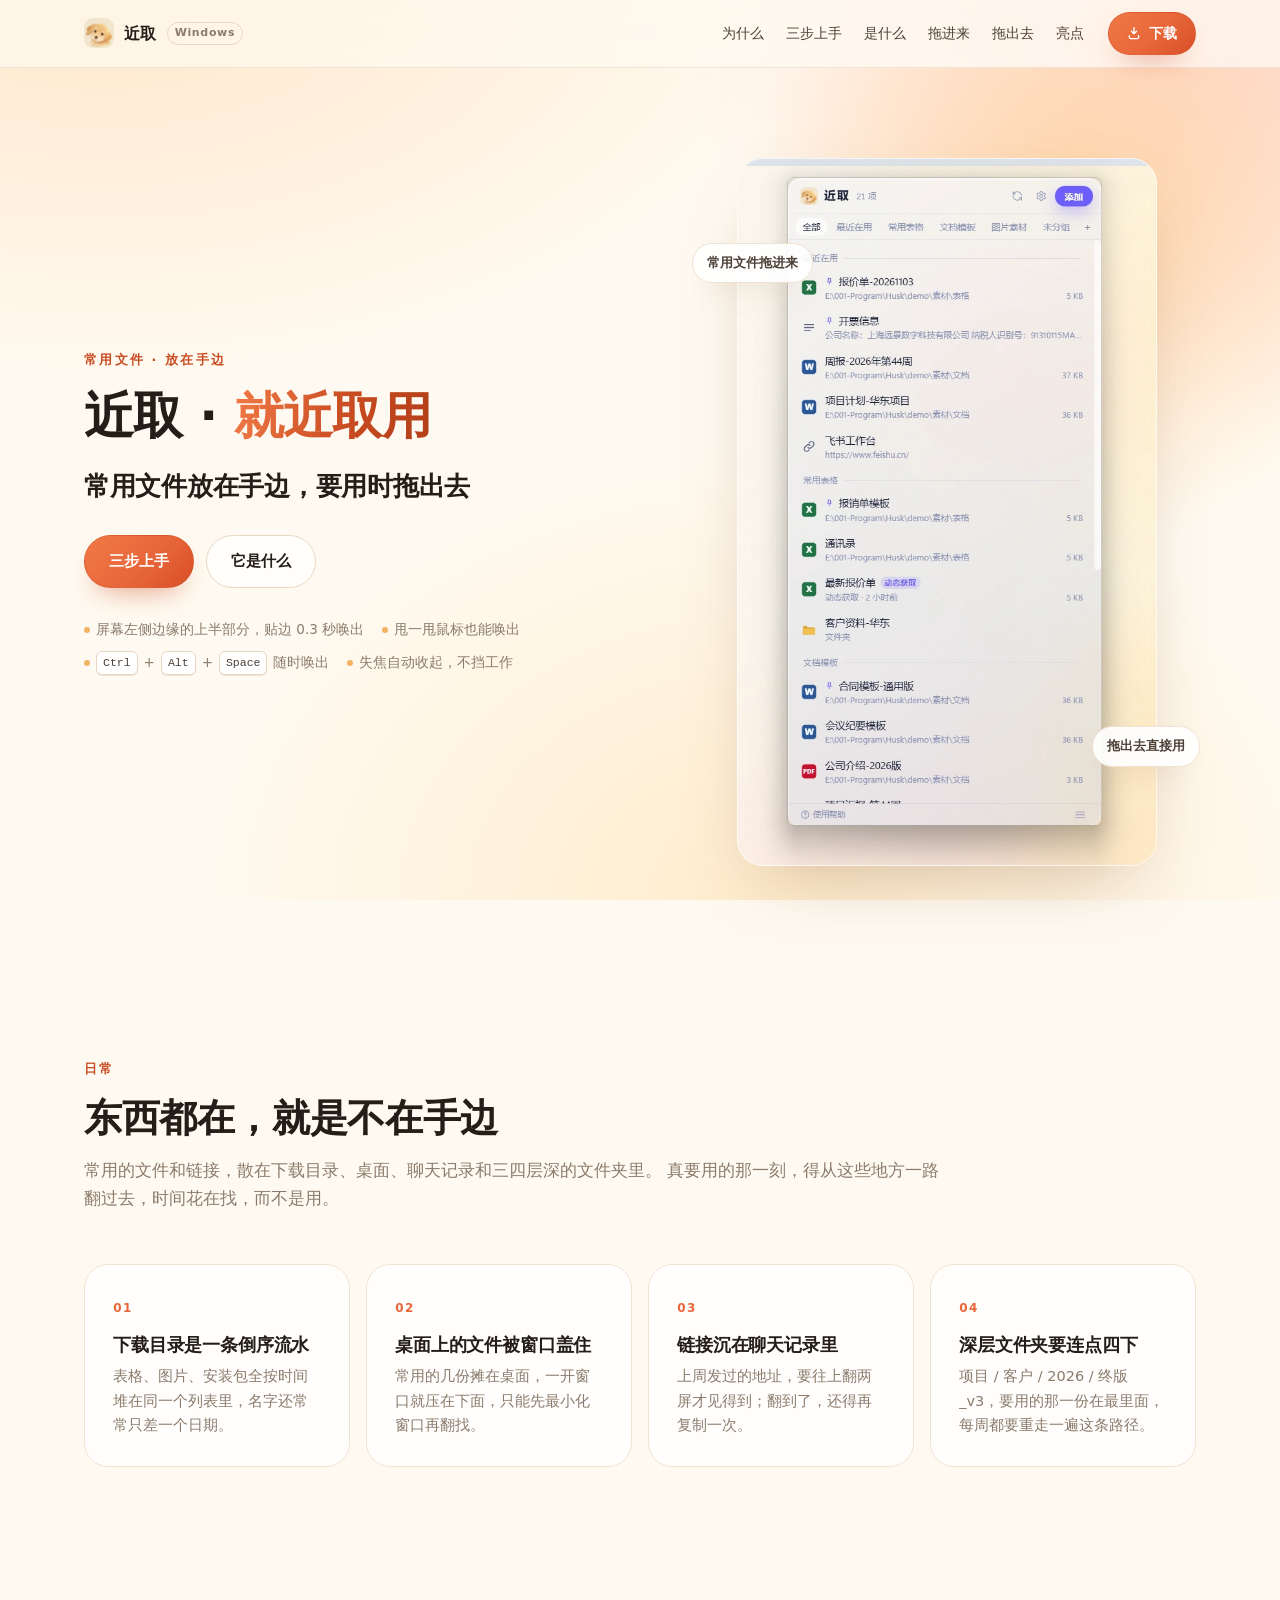
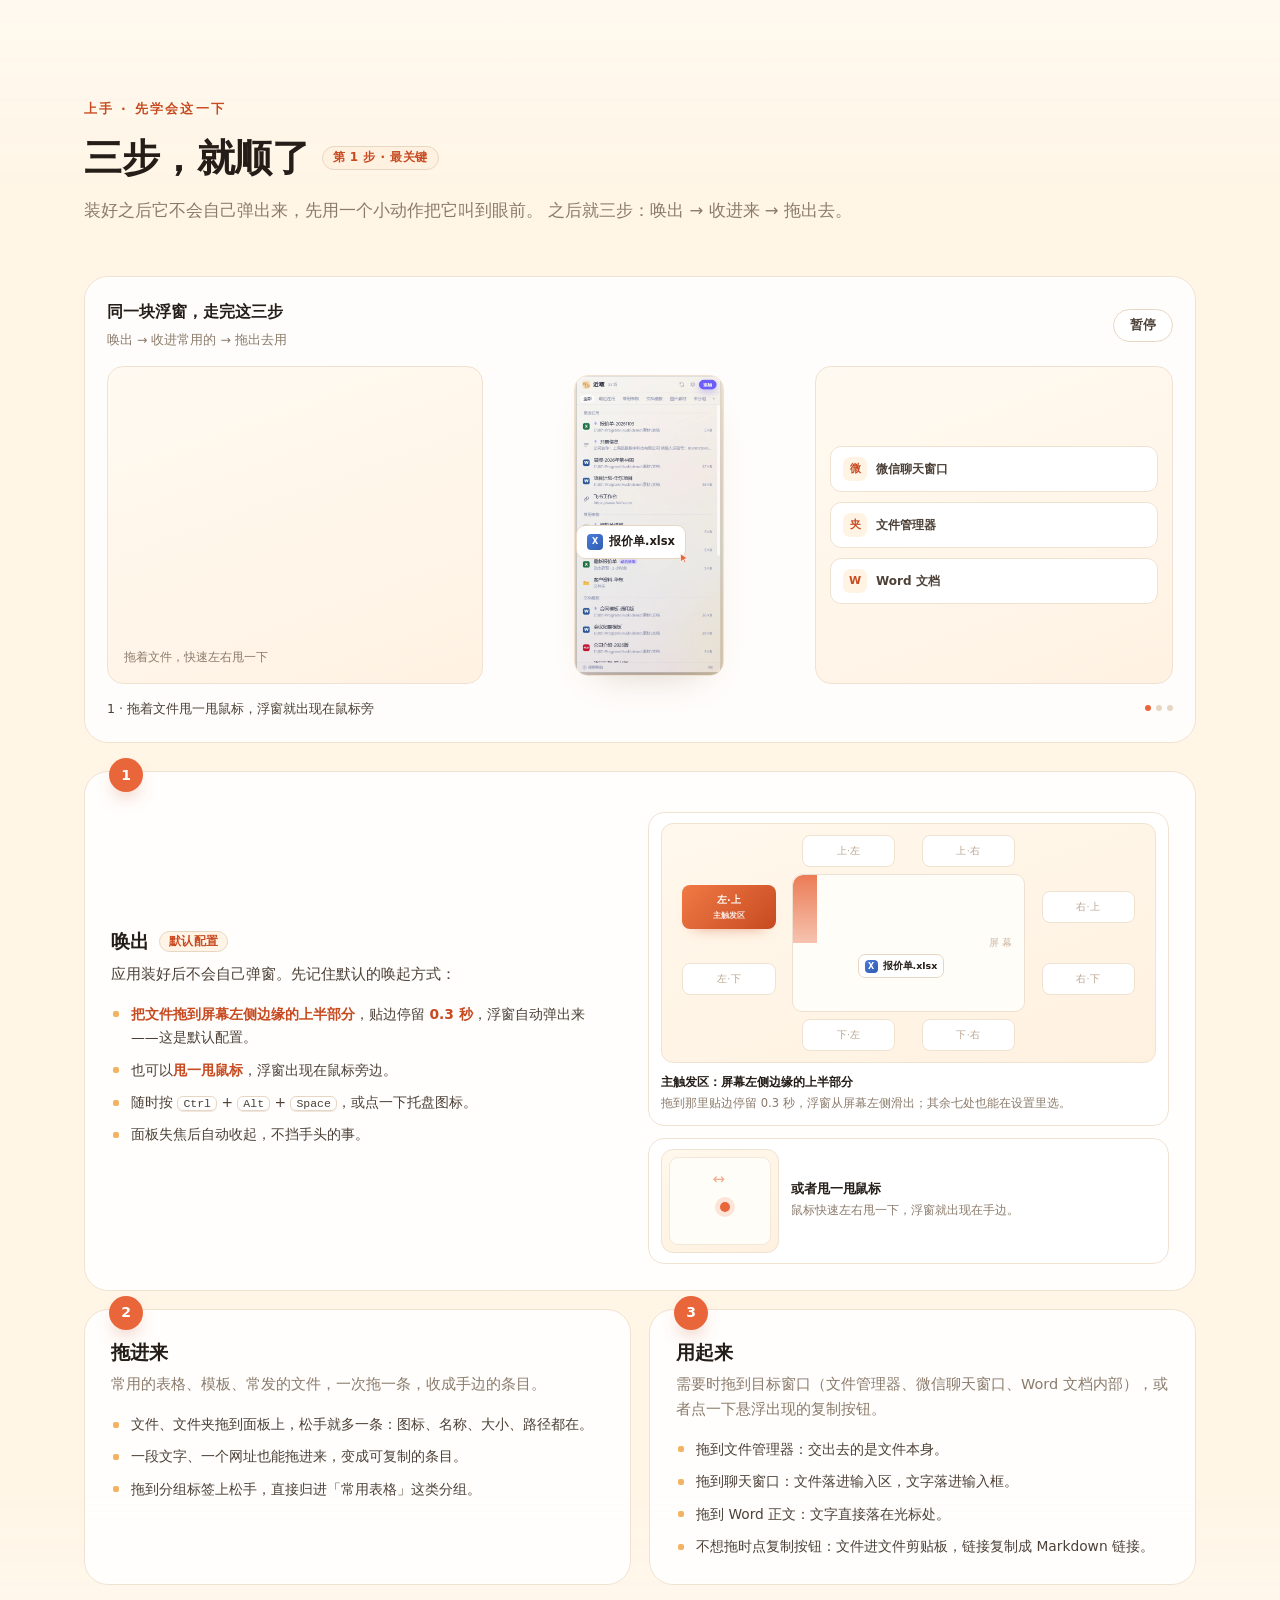
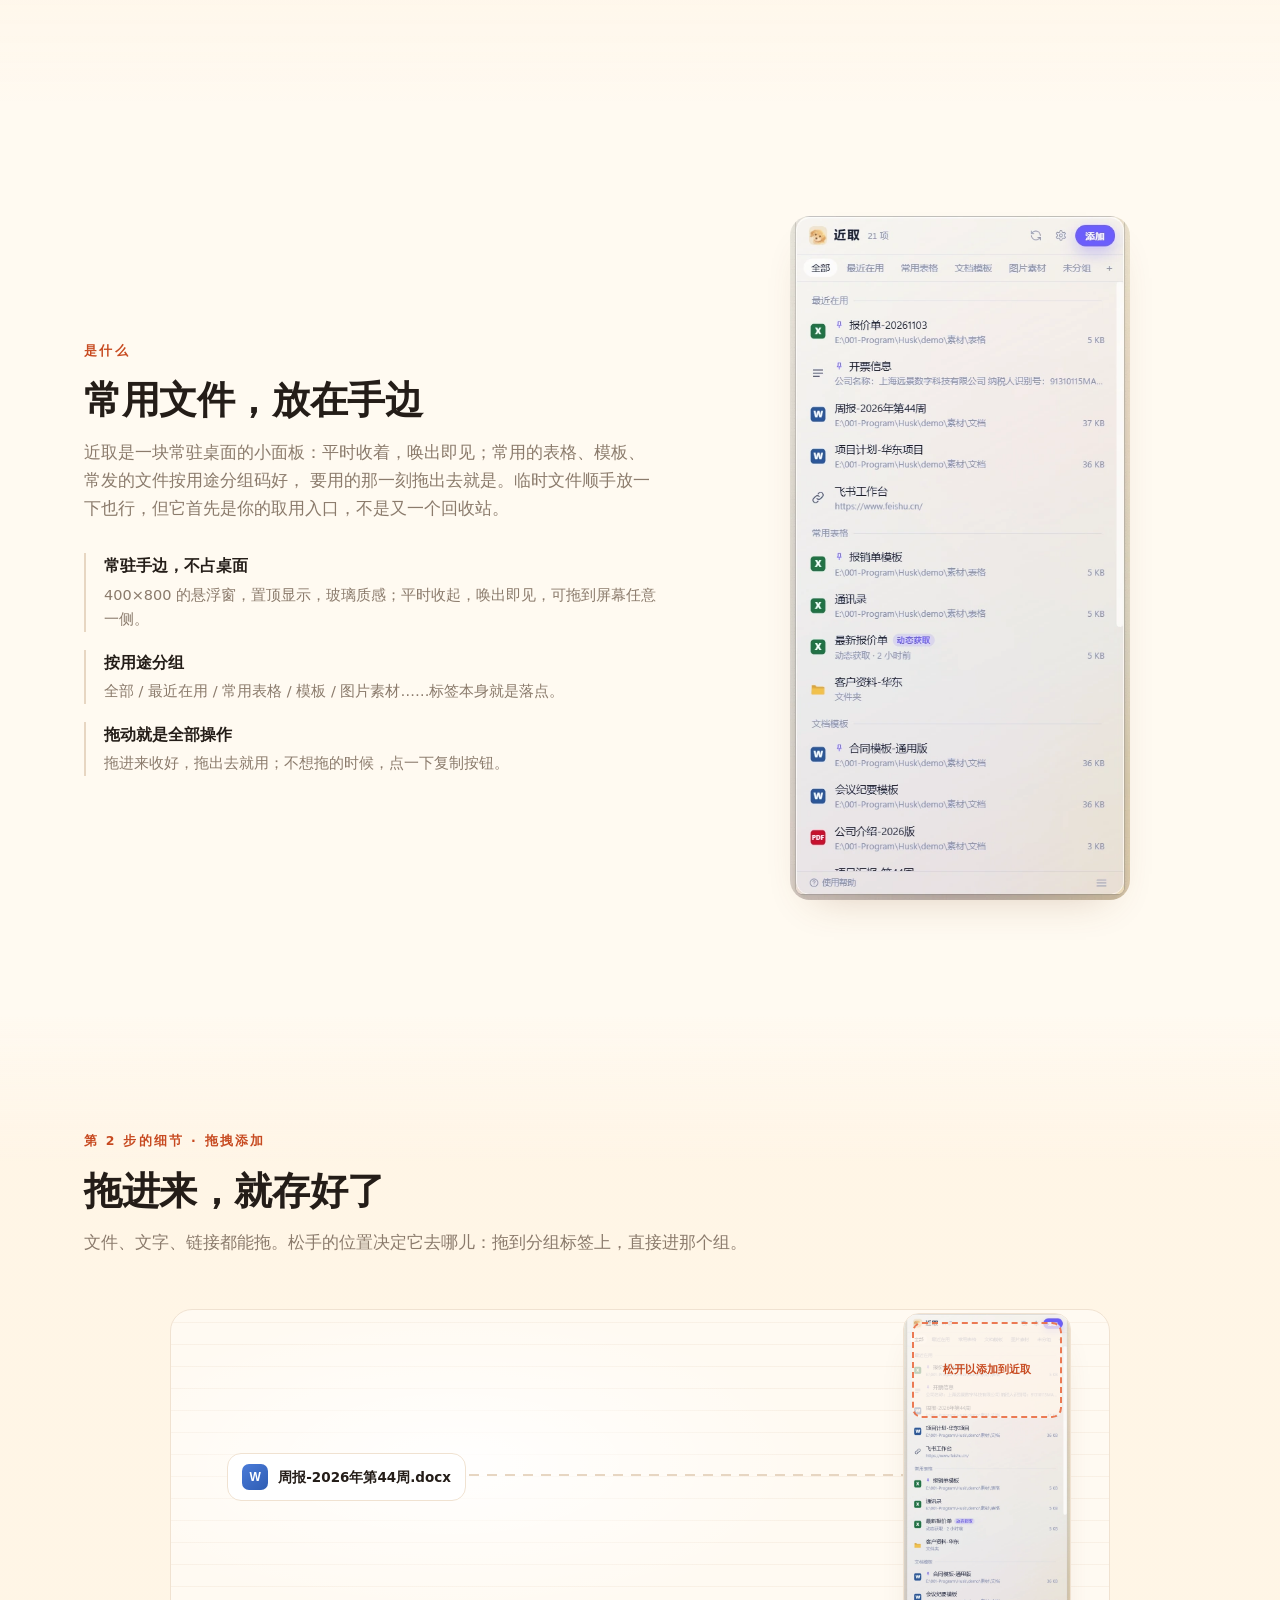
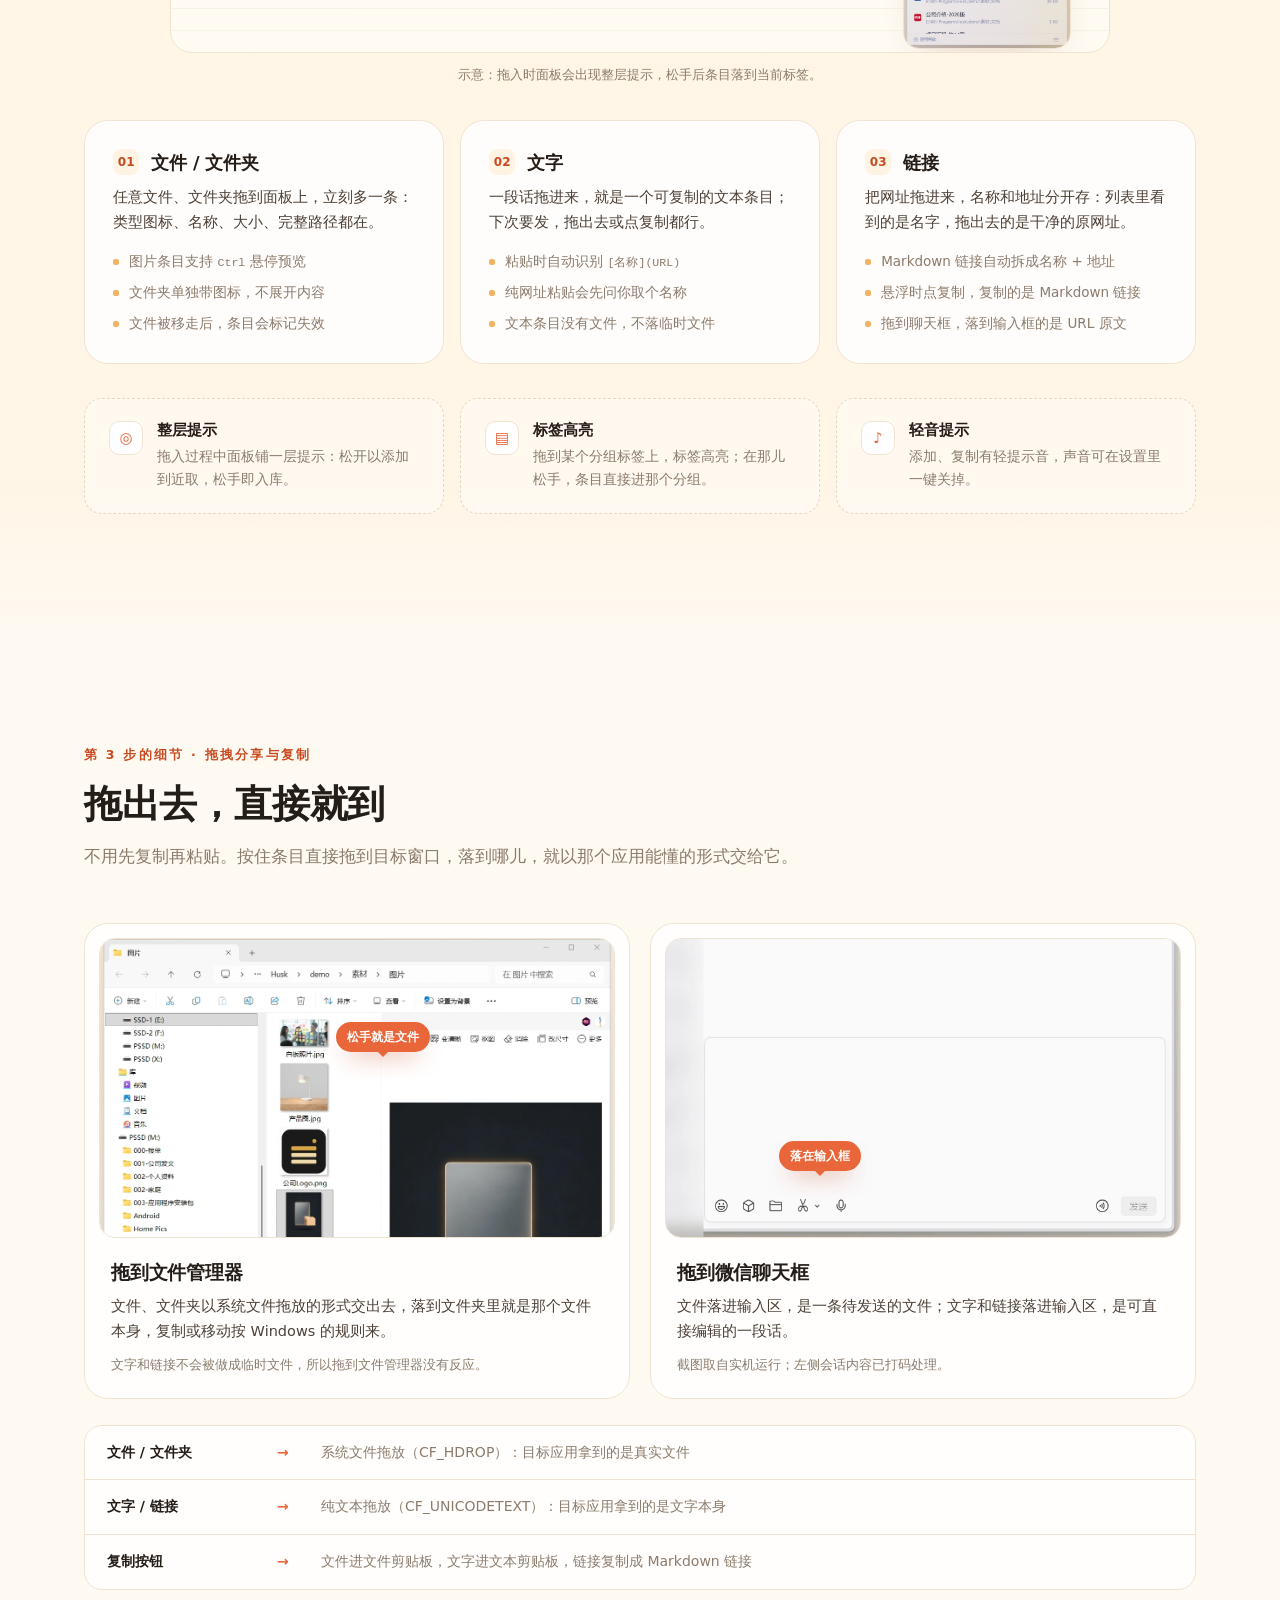
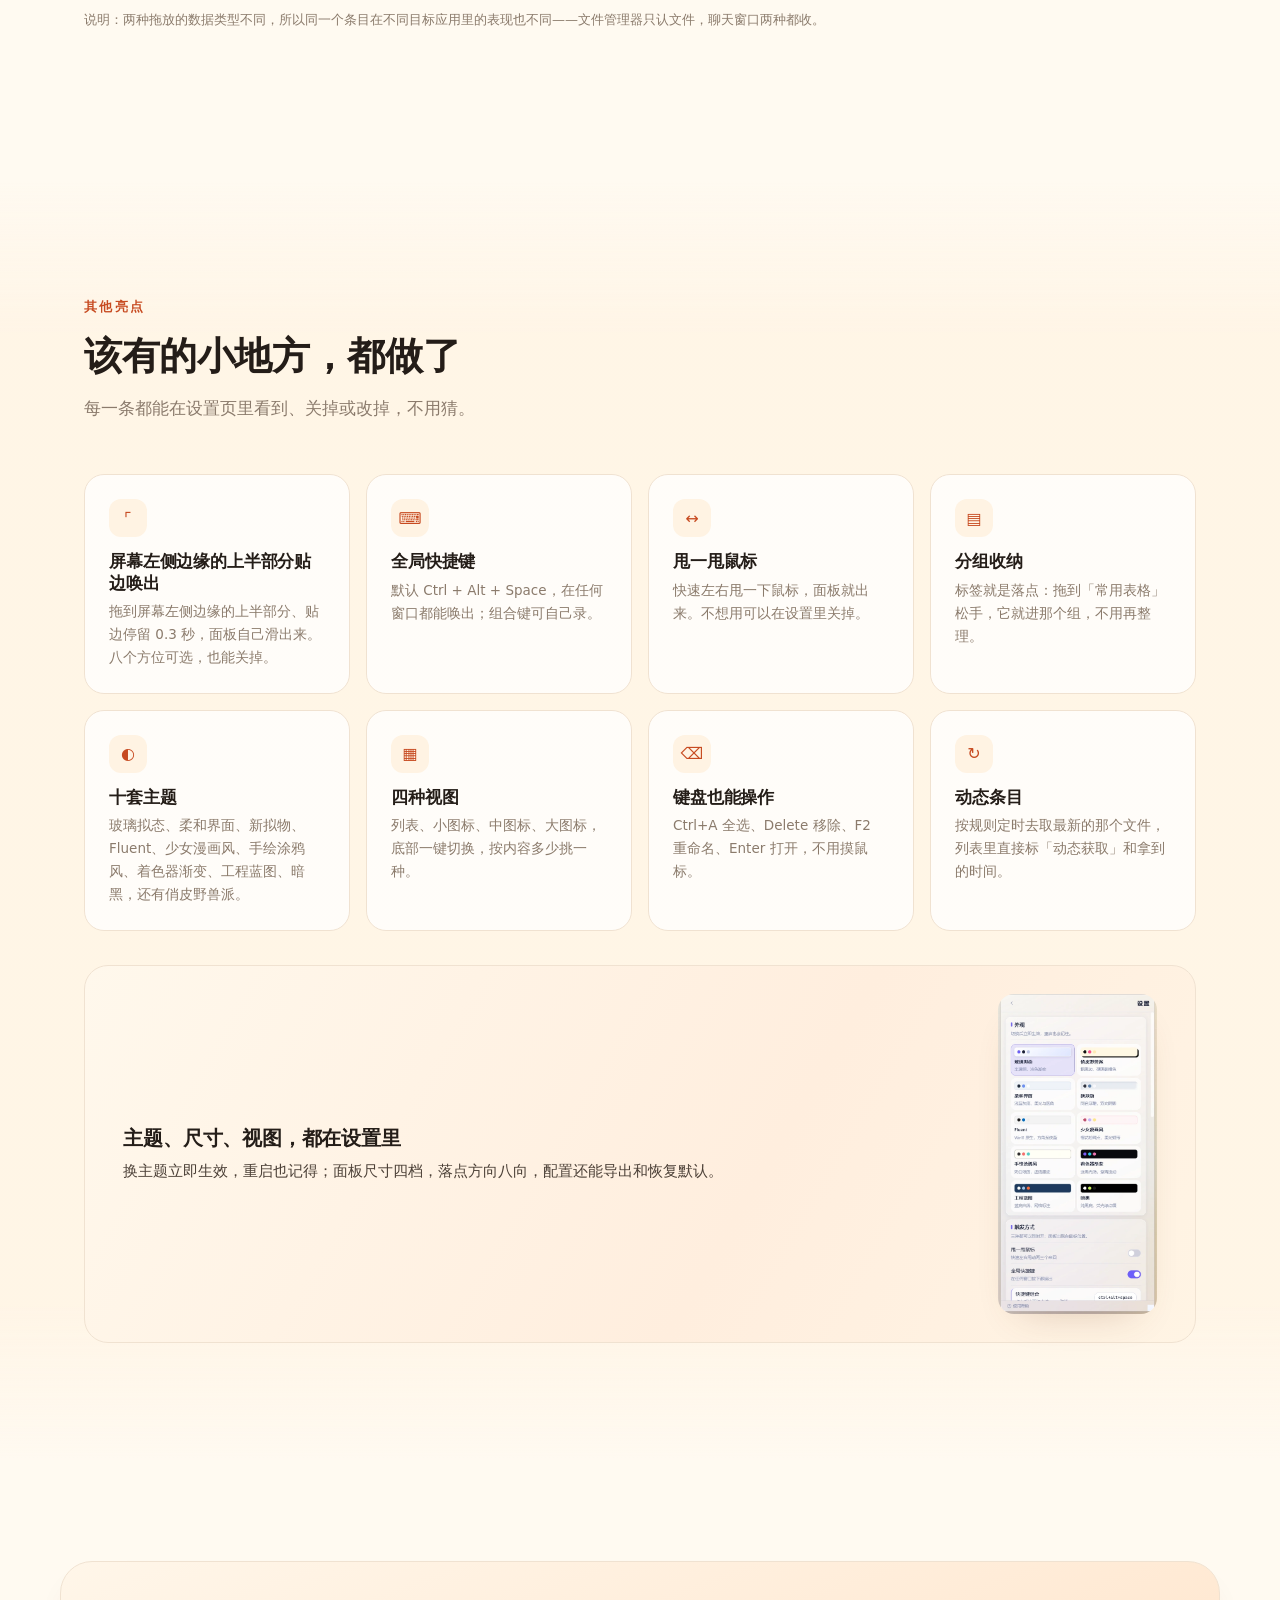
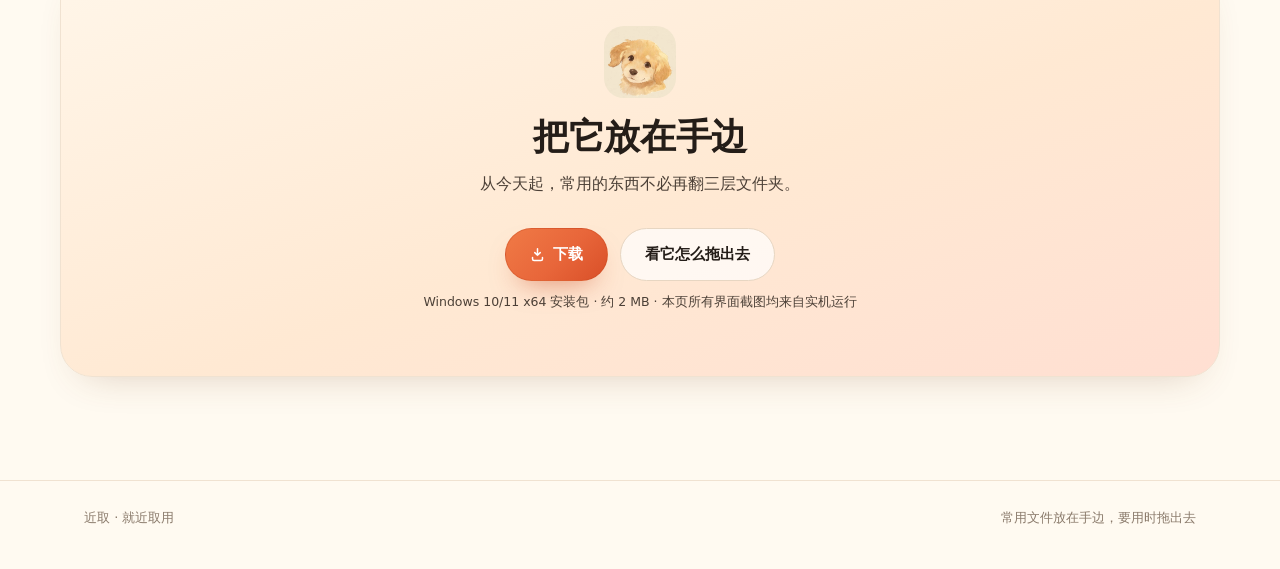
==== index.html @ 782eeb3b "chore: 近取落地页发布产物" ====
<!DOCTYPE html>
<html lang="zh-CN">
<head>
<meta charset="UTF-8" />
<meta name="viewport" content="width=device-width, initial-scale=1" />
<title>近取 · 就近取用</title>
<meta name="description" content="近取 · 就近取用。常用文件放在手边，要用时拖出去。把常用的表格、模板、文件和链接收进一块随手唤出的悬浮面板，拖到微信、文件管理器、Word 里直接用。" />
<link rel="icon" href="assets/img/mascot.png" />
<link rel="stylesheet" href="assets/css/styles.css" />
</head>
<!-- 全页下载地址只有这一个来源：安装包与页面同源，放在 download/ 下，download 属性才能真正生效。
     留空时，顶部「下载」按钮与页尾 CTA 都指向页尾下载区块 #download，不会死链。 -->
<body data-download-url="download/jinqu-0.1.0-x64-setup.exe">
<a class="skip" href="#main">跳到正文</a>

<header class="topbar">
  <div class="topbar-inner">
    <div class="brand">
      <img src="assets/img/mascot.webp" alt="近取图标" width="32" height="32" />
      <span>近取</span>
      <em>Windows</em>
    </div>
    <nav class="nav">
      <a href="#pain">为什么</a>
      <a href="#start">三步上手</a>
      <a href="#what">是什么</a>
      <a href="#drag-in">拖进来</a>
      <a href="#drag-out">拖出去</a>
      <a href="#more">亮点</a>
    </nav>
    <a class="btn btn-sm" href="#download" data-download>
      <svg class="dl-ico" viewBox="0 0 16 16" aria-hidden="true" focusable="false">
        <path d="M8 1.8v7.1m0 0 2.9-2.9m-2.9 2.9-2.9-2.9M2.7 11.1v1.7c0 .9.7 1.6 1.6 1.6h7.4c.9 0 1.6-.7 1.6-1.6v-1.7"
              fill="none" stroke="currentColor" stroke-width="1.6" stroke-linecap="round" />
      </svg>
      下载
    </a>
  </div>
</header>

<main id="main">

  <!-- ============ HERO ============ -->
  <section class="hero">
    <div class="hero-glow" aria-hidden="true"></div>
    <div class="wrap hero-grid">
      <div class="hero-copy reveal">
        <p class="eyebrow">常用文件 · 放在手边</p>
        <h1 class="slogan">
          近取 · <span class="slogan-strong">就近取用</span>
        </h1>
        <p class="slogan-sub">常用文件放在手边，要用时拖出去</p>
        <div class="hero-actions">
          <a class="btn" href="#start">三步上手</a>
          <a class="btn btn-ghost" href="#what">它是什么</a>
        </div>
        <ul class="hero-meta">
          <li>屏幕左侧边缘的上半部分，贴边 0.3 秒唤出</li>
          <li>甩一甩鼠标也能唤出</li>
          <li><kbd>Ctrl</kbd><span>+</span><kbd>Alt</kbd><span>+</span><kbd>Space</kbd> 随时唤出</li>
          <li>失焦自动收起，不挡工作</li>
        </ul>
      </div>

      <div class="hero-visual reveal" data-delay="1">
        <div class="float-chip float-chip-a">常用文件拖进来</div>
        <div class="float-chip float-chip-b">拖出去直接用</div>
        <div class="panel-frame">
          <img class="panel-shot" src="assets/img/hero-panel.webp"
                 alt="近取悬浮面板实机截图：顶部是分组标签，下面按分序列着文件、链接、文件夹条目" />
        </div>
      </div>
    </div>
  </section>

  <!-- ============ 痛点 ============ -->
  <section id="pain" class="section">
    <div class="wrap">
      <div class="sec-head reveal">
        <p class="eyebrow">日常</p>
        <h2>东西都在，就是不在手边</h2>
        <p class="sec-lead">
          常用的文件和链接，散在下载目录、桌面、聊天记录和三四层深的文件夹里。
          真要用的那一刻，得从这些地方一路翻过去，时间花在找，而不是用。
        </p>
      </div>
      <div class="pain-grid">
        <article class="card pain reveal">
          <span class="num">01</span>
          <h3>下载目录是一条倒序流水</h3>
          <p>表格、图片、安装包全按时间堆在同一个列表里，名字还常常只差一个日期。</p>
        </article>
        <article class="card pain reveal" data-delay="1">
          <span class="num">02</span>
          <h3>桌面上的文件被窗口盖住</h3>
          <p>常用的几份摊在桌面，一开窗口就压在下面，只能先最小化窗口再翻找。</p>
        </article>
        <article class="card pain reveal" data-delay="2">
          <span class="num">03</span>
          <h3>链接沉在聊天记录里</h3>
          <p>上周发过的地址，要往上翻两屏才见得到；翻到了，还得再复制一次。</p>
        </article>
        <article class="card pain reveal" data-delay="3">
          <span class="num">04</span>
          <h3>深层文件夹要连点四下</h3>
          <p>项目 / 客户 / 2026 / 终版_v3，要用的那一份在最里面，每周都要重走一遍这条路径。</p>
        </article>
      </div>
    </div>
  </section>

  <!-- ============ 三步上手（核心叙事） ============ -->
  <section id="start" class="section section-tint">
    <div class="wrap">
      <div class="sec-head reveal">
        <p class="eyebrow">上手 · 先学会这一下</p>
        <h2>三步，就顺了<span class="head-badge">第 1 步 · 最关键</span></h2>
        <p class="sec-lead">
          装好之后它不会自己弹出来，先用一个小动作把它叫到眼前。
          之后就三步：唤出 → 收进来 → 拖出去。
        </p>
      </div>

      <!-- 三步连贯演示 -->
      <div class="flow reveal" data-flow data-stage="0">
        <div class="flow-head">
          <div>
            <strong>同一块浮窗，走完这三步</strong>
            <span>唤出 → 收进常用的 → 拖出去用</span>
          </div>
          <button class="flow-btn" type="button" data-flow-toggle aria-pressed="false">暂停</button>
        </div>

        <div class="flow-stage">
          <div class="fs-desk">
            <span class="fs-hint">拖着文件，快速左右甩一下</span>
          </div>

          <div class="fs-panel">
            <img src="assets/img/panel-list.webp" alt="近取面板列表实机截图" />
            <span class="fs-new"><i class="fs-doc">X</i>报价单.xlsx</span>
          </div>

          <div class="fs-fields">
            <div class="fs-target"><span class="fs-ico">微</span>微信聊天窗口</div>
            <div class="fs-target"><span class="fs-ico">夹</span>文件管理器</div>
            <div class="fs-target"><span class="fs-ico">W</span>Word 文档</div>
          </div>

          <span class="fs-fly" aria-hidden="true">
            <i class="fs-doc">X</i>报价单.xlsx
            <svg class="fs-grab" viewBox="0 0 24 24" aria-hidden="true">
              <path d="M6 3.2 18.5 11l-5.6 1.2 2.6 5.7-2.4 1.1-2.6-5.7-4.5 3.9z"
                    fill="currentColor" stroke="#fff" stroke-width="1.2" stroke-linejoin="round" />
            </svg>
          </span>
        </div>

        <div class="flow-foot">
          <p class="flow-cap" data-cap="0">1 · 拖着文件甩一甩鼠标，浮窗就出现在鼠标旁</p>
          <p class="flow-cap" data-cap="1">2 · 顺手拖进浮窗，松手就收成一条</p>
          <p class="flow-cap" data-cap="2">3 · 再从浮窗拖到目标窗口，直接在那边用</p>
          <div class="flow-dots" aria-hidden="true">
            <span class="flow-dot"></span><span class="flow-dot"></span><span class="flow-dot"></span>
          </div>
        </div>
      </div>

      <ol class="steps">
        <!-- 第 1 步：视觉权重最高 -->
        <li class="step step-lead reveal" id="wake">
          <span class="step-num">1</span>
          <div class="step-lead-copy">
            <h3>唤出<span class="step-tag">默认配置</span></h3>
            <p>应用装好后不会自己弹窗。先记住默认的唤起方式：</p>
            <ul class="step-list">
              <li><strong>把文件拖到屏幕左侧边缘的上半部分</strong>，贴边停留 <strong>0.3 秒</strong>，浮窗自动弹出来——这是默认配置。</li>
              <li>也可以<strong>甩一甩鼠标</strong>，浮窗出现在鼠标旁边。</li>
              <li>随时按 <kbd>Ctrl</kbd> + <kbd>Alt</kbd> + <kbd>Space</kbd>，或点一下托盘图标。</li>
              <li>面板失焦后自动收起，不挡手头的事。</li>
            </ul>
          </div>
          <div class="wake-visual">
            <figure class="zone-card">
              <div class="zone-stage" aria-hidden="true">
                <span class="zone-tick zt-tl">上·左</span>
                <span class="zone-tick zt-tr">上·右</span>
                <span class="zone-tick zt-rt">右·上</span>
                <span class="zone-tick zt-rb">右·下</span>
                <span class="zone-tick zt-bl">下·左</span>
                <span class="zone-tick zt-br">下·右</span>
                <span class="zone-tick zt-lb">左·下</span>
                <span class="zone-hot">左·上<em>主触发区</em></span>
                <div class="zone-screen">
                  <span class="zone-name">屏幕</span>
                  <span class="zone-band"></span>
                  <span class="zone-file"><i>X</i>报价单.xlsx</span>
                  <span class="zone-dwell">0.3s</span>
                  <div class="zone-panel">
                    <i class="mini-panel-bar"></i>
                    <i class="mini-row"></i><i class="mini-row"></i><i class="mini-row"></i>
                  </div>
                </div>
              </div>
              <figcaption>
                <strong>主触发区：屏幕左侧边缘的上半部分</strong>
                <span>拖到那里贴边停留 0.3 秒，浮窗从屏幕左侧滑出；其余七处也能在设置里选。</span>
              </figcaption>
            </figure>

            <div class="wake-demo">
              <div class="wake-stage wake-shake" aria-hidden="true">
                <div class="mini-screen">
                  <span class="shake-mark">↔</span>
                  <span class="mini-cursor"></span>
                  <span class="mini-panel">
                    <i class="mini-panel-bar"></i>
                    <i class="mini-row"></i><i class="mini-row"></i><i class="mini-row"></i>
                  </span>
                </div>
              </div>
              <div class="wake-copy">
                <h4>或者甩一甩鼠标</h4>
                <p>鼠标快速左右甩一下，浮窗就出现在手边。</p>
              </div>
            </div>
          </div>
        </li>

        <li class="step reveal" data-delay="1">
          <span class="step-num">2</span>
          <h3>拖进来</h3>
          <p>常用的表格、模板、常发的文件，一次拖一条，收成手边的条目。</p>
          <ul class="step-list">
            <li>文件、文件夹拖到面板上，松手就多一条：图标、名称、大小、路径都在。</li>
            <li>一段文字、一个网址也能拖进来，变成可复制的条目。</li>
            <li>拖到分组标签上松手，直接归进「常用表格」这类分组。</li>
          </ul>
        </li>

        <li class="step reveal" data-delay="2">
          <span class="step-num">3</span>
          <h3>用起来</h3>
          <p>需要时拖到目标窗口（文件管理器、微信聊天窗口、Word 文档内部），或者点一下悬浮出现的复制按钮。</p>
          <ul class="step-list">
            <li>拖到文件管理器：交出去的是文件本身。</li>
            <li>拖到聊天窗口：文件落进输入区，文字落进输入框。</li>
            <li>拖到 Word 正文：文字直接落在光标处。</li>
            <li>不想拖时点复制按钮：文件进文件剪贴板，链接复制成 Markdown 链接。</li>
          </ul>
        </li>
      </ol>
    </div>
  </section>

  <!-- ============ 产品是什么 ============ -->
  <section id="what" class="section">
    <div class="wrap what-grid">
      <div class="what-copy reveal">
        <p class="eyebrow">是什么</p>
        <h2>常用文件，放在手边</h2>
        <p class="sec-lead">
          近取是一块常驻桌面的小面板：平时收着，唤出即见；常用的表格、模板、常发的文件按用途分组码好，
          要用的那一刻拖出去就是。临时文件顺手放一下也行，但它首先是你的取用入口，不是又一个回收站。
        </p>
        <dl class="facts">
          <div>
            <dt>常驻手边，不占桌面</dt>
            <dd>400×800 的悬浮窗，置顶显示，玻璃质感；平时收起，唤出即见，可拖到屏幕任意一侧。</dd>
          </div>
          <div>
            <dt>按用途分组</dt>
            <dd>全部 / 最近在用 / 常用表格 / 模板 / 图片素材……标签本身就是落点。</dd>
          </div>
          <div>
            <dt>拖动就是全部操作</dt>
            <dd>拖进来收好，拖出去就用；不想拖的时候，点一下复制按钮。</dd>
          </div>
        </dl>
      </div>
      <div class="what-visual reveal" data-delay="1">
        <img class="panel-plain" src="assets/img/panel-list.webp"
               alt="近取面板列表视图实机截图，条目按分组排布，右侧显示文件大小" />
      </div>
    </div>
  </section>

  <!-- ============ 拖拽添加 ============ -->
  <section id="drag-in" class="section section-tint">
    <div class="wrap">
      <div class="sec-head reveal">
        <p class="eyebrow">第 2 步的细节 · 拖拽添加</p>
        <h2>拖进来，就存好了</h2>
        <p class="sec-lead">
          文件、文字、链接都能拖。松手的位置决定它去哪儿：拖到分组标签上，直接进那个组。
        </p>
      </div>

      <div class="drag-demo reveal" aria-hidden="true">
        <div class="demo-file">
          <span class="file-ico doc">W</span>
          <span class="file-name">周报-2026年第44周.docx</span>
        </div>
        <div class="demo-path">
          <span class="demo-dot"></span>
        </div>
        <div class="demo-target">
          <img src="assets/img/panel-list.webp" alt="" />
          <div class="demo-ring">
            <span>松开以添加到近取</span>
          </div>
        </div>
      </div>
      <p class="demo-note reveal">示意：拖入时面板会出现整层提示，松手后条目落到当前标签。</p>

      <div class="in-grid">
        <article class="card in-card reveal">
          <div class="in-head">
            <span class="in-badge">01</span>
            <h3>文件 / 文件夹</h3>
          </div>
          <p>任意文件、文件夹拖到面板上，立刻多一条：类型图标、名称、大小、完整路径都在。</p>
          <ul class="in-list">
            <li>图片条目支持 <kbd>Ctrl</kbd> 悬停预览</li>
            <li>文件夹单独带图标，不展开内容</li>
            <li>文件被移走后，条目会标记失效</li>
          </ul>
        </article>
        <article class="card in-card reveal" data-delay="1">
          <div class="in-head">
            <span class="in-badge">02</span>
            <h3>文字</h3>
          </div>
          <p>一段话拖进来，就是一个可复制的文本条目；下次要发，拖出去或点复制都行。</p>
          <ul class="in-list">
            <li>粘贴时自动识别 <code>[名称](URL)</code></li>
            <li>纯网址粘贴会先问你取个名称</li>
            <li>文本条目没有文件，不落临时文件</li>
          </ul>
        </article>
        <article class="card in-card reveal" data-delay="2">
          <div class="in-head">
            <span class="in-badge">03</span>
            <h3>链接</h3>
          </div>
          <p>把网址拖进来，名称和地址分开存：列表里看到的是名字，拖出去的是干净的原网址。</p>
          <ul class="in-list">
            <li>Markdown 链接自动拆成名称 + 地址</li>
            <li>悬浮时点复制，复制的是 Markdown 链接</li>
            <li>拖到聊天框，落到输入框的是 URL 原文</li>
          </ul>
        </article>
      </div>

      <div class="feedback reveal">
        <div class="feedback-item">
          <span class="fb-icon">◎</span>
          <div>
            <h4>整层提示</h4>
            <p>拖入过程中面板铺一层提示：松开以添加到近取，松手即入库。</p>
          </div>
        </div>
        <div class="feedback-item">
          <span class="fb-icon">▤</span>
          <div>
            <h4>标签高亮</h4>
            <p>拖到某个分组标签上，标签高亮；在那儿松手，条目直接进那个分组。</p>
          </div>
        </div>
        <div class="feedback-item">
          <span class="fb-icon">♪</span>
          <div>
            <h4>轻音提示</h4>
            <p>添加、复制有轻提示音，声音可在设置里一键关掉。</p>
          </div>
        </div>
      </div>
    </div>
  </section>

  <!-- ============ 拖拽分享 ============ -->
  <section id="drag-out" class="section">
    <div class="wrap">
      <div class="sec-head reveal">
        <p class="eyebrow">第 3 步的细节 · 拖拽分享与复制</p>
        <h2>拖出去，直接就到</h2>
        <p class="sec-lead">
          不用先复制再粘贴。按住条目直接拖到目标窗口，落到哪儿，就以那个应用能懂的形式交给它。
        </p>
      </div>

      <div class="out-grid">
        <article class="card out-card reveal">
          <div class="out-visual">
            <img src="assets/img/explorer-window.webp"
                   alt="实机截图：资源管理器打开 demo 素材的图片文件夹，里面有白板照片、产品图、公司 Logo、海报初稿" />
            <span class="pin pin-a">松手就是文件</span>
          </div>
          <div class="out-body">
            <h3>拖到文件管理器</h3>
            <p>文件、文件夹以系统文件拖放的形式交出去，落到文件夹里就是那个文件本身，复制或移动按 Windows 的规则来。</p>
            <p class="note">文字和链接不会被做成临时文件，所以拖到文件管理器没有反应。</p>
          </div>
        </article>

        <article class="card out-card reveal" data-delay="1">
          <div class="out-visual">
            <img class="anchor-bottom" src="assets/img/wechat-window.webp"
                   alt="实机截图：微信聊天输入框与发送按钮，左侧会话内容已打码" />
            <span class="pin pin-b">落在输入框</span>
          </div>
          <div class="out-body">
            <h3>拖到微信聊天框</h3>
            <p>文件落进输入区，是一条待发送的文件；文字和链接落进输入区，是可直接编辑的一段话。</p>
            <p class="note">截图取自实机运行；左侧会话内容已打码处理。</p>
          </div>
        </article>
      </div>

      <div class="type-strip reveal">
        <div class="type-row">
          <span class="type-key">文件 / 文件夹</span>
          <span class="type-arrow">→</span>
          <span class="type-val">系统文件拖放（CF_HDROP）：目标应用拿到的是真实文件</span>
        </div>
        <div class="type-row">
          <span class="type-key">文字 / 链接</span>
          <span class="type-arrow">→</span>
          <span class="type-val">纯文本拖放（CF_UNICODETEXT）：目标应用拿到的是文字本身</span>
        </div>
        <div class="type-row">
          <span class="type-key">复制按钮</span>
          <span class="type-arrow">→</span>
          <span class="type-val">文件进文件剪贴板，文字进文本剪贴板，链接复制成 Markdown 链接</span>
        </div>
      </div>
      <p class="demo-note is-left reveal">说明：两种拖放的数据类型不同，所以同一个条目在不同目标应用里的表现也不同——文件管理器只认文件，聊天窗口两种都收。</p>
    </div>
  </section>

  <!-- ============ 其他亮点 ============ -->
  <section id="more" class="section section-tint">
    <div class="wrap">
      <div class="sec-head reveal">
        <p class="eyebrow">其他亮点</p>
        <h2>该有的小地方，都做了</h2>
        <p class="sec-lead">每一条都能在设置页里看到、关掉或改掉，不用猜。</p>
      </div>
      <div class="feat-grid">
        <article class="feat reveal">
          <span class="feat-ico">⌜</span>
          <h3>屏幕左侧边缘的上半部分贴边唤出</h3>
          <p>拖到屏幕左侧边缘的上半部分、贴边停留 0.3 秒，面板自己滑出来。八个方位可选，也能关掉。</p>
        </article>
        <article class="feat reveal" data-delay="1">
          <span class="feat-ico">⌨</span>
          <h3>全局快捷键</h3>
          <p>默认 Ctrl + Alt + Space，在任何窗口都能唤出；组合键可自己录。</p>
        </article>
        <article class="feat reveal" data-delay="2">
          <span class="feat-ico">↔</span>
          <h3>甩一甩鼠标</h3>
          <p>快速左右甩一下鼠标，面板就出来。不想用可以在设置里关掉。</p>
        </article>
        <article class="feat reveal" data-delay="3">
          <span class="feat-ico">▤</span>
          <h3>分组收纳</h3>
          <p>标签就是落点：拖到「常用表格」松手，它就进那个组，不用再整理。</p>
        </article>
        <article class="feat reveal">
          <span class="feat-ico">◐</span>
          <h3>十套主题</h3>
          <p>玻璃拟态、柔和界面、新拟物、Fluent、少女漫画风、手绘涂鸦风、着色器渐变、工程蓝图、暗黑，还有俏皮野兽派。</p>
        </article>
        <article class="feat reveal" data-delay="1">
          <span class="feat-ico">▦</span>
          <h3>四种视图</h3>
          <p>列表、小图标、中图标、大图标，底部一键切换，按内容多少挑一种。</p>
        </article>
        <article class="feat reveal" data-delay="2">
          <span class="feat-ico">⌫</span>
          <h3>键盘也能操作</h3>
          <p>Ctrl+A 全选、Delete 移除、F2 重命名、Enter 打开，不用摸鼠标。</p>
        </article>
        <article class="feat reveal" data-delay="3">
          <span class="feat-ico">↻</span>
          <h3>动态条目</h3>
          <p>按规则定时去取最新的那个文件，列表里直接标「动态获取」和拿到的时间。</p>
        </article>
      </div>

      <div class="theme-note reveal">
        <div class="theme-copy">
          <h3>主题、尺寸、视图，都在设置里</h3>
          <p>换主题立即生效，重启也记得；面板尺寸四档，落点方向八向，配置还能导出和恢复默认。</p>
        </div>
        <img class="theme-shot" src="assets/img/settings.webp"
               alt="近取设置页实机截图：外观主题九宫格、触发方式开关与快捷键设置" />
      </div>
    </div>
  </section>

  <!-- ============ 结尾 CTA（同时也是下载区块的落点 #download） ============ -->
  <section class="cta" id="download">
    <div class="wrap cta-inner reveal">
      <img src="assets/img/mascot.webp" alt="" class="cta-mascot" width="72" height="72" />
      <h2>把它放在手边</h2>
      <p>从今天起，常用的东西不必再翻三层文件夹。</p>
      <div class="hero-actions center">
        <a class="btn" href="#download" data-download>
          <svg class="dl-ico" viewBox="0 0 16 16" aria-hidden="true" focusable="false">
            <path d="M8 1.8v7.1m0 0 2.9-2.9m-2.9 2.9-2.9-2.9M2.7 11.1v1.7c0 .9.7 1.6 1.6 1.6h7.4c.9 0 1.6-.7 1.6-1.6v-1.7"
                  fill="none" stroke="currentColor" stroke-width="1.6" stroke-linecap="round" />
          </svg>
          下载
        </a>
        <a class="btn btn-ghost" href="#drag-out">看它怎么拖出去</a>
      </div>
      <p class="cta-note">Windows 10/11 x64 安装包 · 约 2 MB · 本页所有界面截图均来自实机运行</p>
    </div>
  </section>
</main>

<footer class="foot">
  <div class="wrap foot-inner">
    <span>近取 · 就近取用</span>
    <span>常用文件放在手边，要用时拖出去</span>
  </div>
</footer>

<script src="assets/js/script.js"></script>
</body>
</html>
---- assets/css/styles.css ----
/* 近取 · 落地页样式
   暖亮配色、干净留白；桌面与移动端都按同一套节奏排版。 */

:root {
  --cream: #fffaf1;
  --tint: #fff5e7;
  --paper: #ffffff;
  --ink: #241d18;
  --ink-2: #4c4037;
  --muted: #8b7b6c;
  --line: #f0e2d1;
  --line-2: #e7d6c2;
  --coral: #e8663a;
  --coral-deep: #c74a20;
  --amber: #f2b463;
  --shadow-lg: 0 30px 70px -28px rgba(120, 74, 38, .35);
  --shadow-md: 0 18px 40px -24px rgba(120, 74, 38, .3);
  --radius: 24px;
  --maxw: 1160px;
}

* { box-sizing: border-box; }

html { scroll-behavior: smooth; }

body {
  margin: 0;
  background: var(--cream);
  color: var(--ink);
  font-family: "Inter", "Segoe UI Variable", "Segoe UI", "PingFang SC",
    "Hiragino Sans GB", "Microsoft YaHei", system-ui, sans-serif;
  font-size: 16px;
  line-height: 1.7;
  -webkit-font-smoothing: antialiased;
  overflow-x: hidden;
}

body::before {
  content: "";
  position: fixed;
  inset: 0;
  z-index: -1;
  background:
    radial-gradient(1200px 700px at 8% -5%, #ffe6c9 0%, rgba(255, 230, 201, 0) 62%),
    radial-gradient(900px 620px at 96% 6%, #ffdcd2 0%, rgba(255, 220, 210, 0) 60%),
    radial-gradient(900px 700px at 60% 100%, #ffeccc 0%, rgba(255, 236, 204, 0) 65%),
    var(--cream);
}

img { max-width: 100%; display: block; }

h1, h2, h3, h4 { margin: 0; line-height: 1.3; letter-spacing: -0.01em; }
p { margin: 0; }
ul, ol, dl { margin: 0; padding: 0; }

a { color: inherit; text-decoration: none; }

code, kbd {
  font-family: "SFMono-Regular", "Cascadia Mono", "Consolas", monospace;
  font-size: .86em;
}

.skip {
  position: absolute;
  left: -9999px;
  top: 8px;
  background: var(--ink);
  color: #fff;
  padding: 8px 14px;
  border-radius: 10px;
  z-index: 99;
}
.skip:focus { left: 16px; }

/* ---------- 顶部栏 ---------- */
.topbar {
  position: sticky;
  top: 0;
  z-index: 20;
  backdrop-filter: blur(14px) saturate(1.2);
  background: rgba(255, 250, 241, .72);
  border-bottom: 1px solid rgba(231, 214, 194, .6);
}

.topbar-inner {
  max-width: var(--maxw);
  margin: 0 auto;
  padding: 12px 24px;
  display: flex;
  align-items: center;
  gap: 24px;
}

.brand {
  display: flex;
  align-items: center;
  gap: 10px;
  font-weight: 700;
  letter-spacing: .02em;
}
.brand img { width: 30px; height: 30px; border-radius: 9px; }
.brand em {
  font-style: normal;
  font-size: 11px;
  font-weight: 600;
  color: var(--muted);
  border: 1px solid var(--line-2);
  padding: 1px 7px;
  border-radius: 999px;
  letter-spacing: .06em;
}

.nav {
  display: flex;
  gap: 22px;
  margin-left: auto;
  font-size: 14px;
  color: var(--ink-2);
}
.nav a { position: relative; padding: 4px 0; }
.nav a::after {
  content: "";
  position: absolute;
  left: 0; right: 100%;
  bottom: 0;
  height: 2px;
  background: var(--coral);
  border-radius: 2px;
  transition: right .28s ease;
}
.nav a:hover::after { right: 0; }

/* ---------- 按钮 ---------- */
.btn {
  display: inline-flex;
  align-items: center;
  justify-content: center;
  gap: 8px;
  padding: 13px 24px;
  border-radius: 999px;
  background: linear-gradient(135deg, #f07a46, var(--coral) 55%, #d94f28);
  color: #fff;
  font-weight: 600;
  font-size: 15px;
  border: 1px solid rgba(199, 74, 32, .35);
  box-shadow: 0 14px 28px -14px rgba(200, 70, 30, .6);
  transition: transform .22s ease, box-shadow .22s ease, filter .22s ease;
}
.btn:hover {
  transform: translateY(-2px);
  box-shadow: 0 20px 34px -16px rgba(200, 70, 30, .7);
  filter: saturate(1.06);
}
.btn:active { transform: translateY(0); }

.btn-ghost {
  background: rgba(255, 255, 255, .7);
  color: var(--ink);
  border: 1px solid var(--line-2);
  box-shadow: none;
}
.btn-ghost:hover {
  background: #fff;
  box-shadow: 0 12px 26px -18px rgba(120, 74, 38, .5);
}

.btn-sm { padding: 9px 18px; font-size: 13.5px; }
.btn .dl-ico { width: 15px; height: 15px; flex: none; }
.btn-sm .dl-ico { width: 14px; height: 14px; }
.hero-actions { display: flex; gap: 12px; flex-wrap: wrap; margin-top: 30px; }
.hero-actions.center { justify-content: center; }

/* ---------- 布局 ---------- */
.wrap { max-width: var(--maxw); margin: 0 auto; padding: 0 24px; }

.section { padding: clamp(72px, 9vw, 124px) 0; }
.section-tint {
  background:
    linear-gradient(180deg, rgba(255, 245, 231, .0), rgba(255, 244, 228, .85) 12%, rgba(255, 244, 228, .85) 88%, rgba(255, 245, 231, 0));
}

.eyebrow {
  font-size: 12.5px;
  letter-spacing: .18em;
  text-transform: uppercase;
  color: var(--coral-deep);
  font-weight: 700;
  margin-bottom: 14px;
}

.sec-head { max-width: 860px; margin-bottom: clamp(36px, 4vw, 56px); }
.sec-head h2 { font-size: clamp(26px, 3vw, 40px); font-weight: 700; }
.sec-lead { margin-top: 14px; color: var(--muted); font-size: 16.5px; }

/* ---------- HERO ---------- */
.hero {
  position: relative;
  padding: clamp(48px, 7vw, 96px) 0 clamp(40px, 6vw, 80px);
  overflow: hidden;
}
.hero-glow {
  position: absolute;
  width: 760px; height: 760px;
  right: -180px; top: -240px;
  background: radial-gradient(circle, rgba(255, 205, 150, .75), rgba(255, 205, 150, 0) 62%);
  filter: blur(10px);
  pointer-events: none;
}

.hero-grid {
  display: grid;
  grid-template-columns: minmax(0, 1.05fr) minmax(0, .95fr);
  gap: clamp(32px, 5vw, 72px);
  align-items: center;
}

.slogan {
  font-size: clamp(28px, 3.9vw, 50px);
  font-weight: 700;
  line-height: 1.32;
  letter-spacing: -0.015em;
  margin-bottom: 22px;
}
.slogan-strong {
  background: linear-gradient(100deg, #f07a46, var(--coral-deep) 60%, #b23f19);
  -webkit-background-clip: text;
  background-clip: text;
  color: transparent;
}

/* 第二层标题：介于主 slogan 与正文之间
   左侧强调线挂在文字左边的留白里，文字左边缘与主标题、eyebrow 对齐 */
.slogan-sub {
  position: relative;
  margin: -4px 0 0 -16px;
  padding-left: 16px;
  font-size: clamp(19px, 2vw, 26px);
  font-weight: 600;
  line-height: 1.45;
  letter-spacing: -0.01em;
  color: var(--ink);
  max-width: 26em;
}
.slogan-sub::before {
  content: "";
  position: absolute;
  left: 0; top: .18em; bottom: .18em;
  width: 3px;
  border-radius: 3px;
  background: linear-gradient(180deg, var(--amb), var(--coral));
}

.hero-meta {
  list-style: none;
  display: flex;
  flex-wrap: wrap;
  gap: 10px 18px;
  margin-top: 30px;
  font-size: 13.5px;
  color: var(--muted);
}
.hero-meta li { display: flex; align-items: center; gap: 6px; }
.hero-meta li::before {
  content: "";
  width: 6px; height: 6px;
  border-radius: 50%;
  background: var(--amber);
}
.hero-meta kbd {
  background: #fff;
  border: 1px solid var(--line-2);
  border-radius: 6px;
  padding: 1px 6px;
  font-size: 11.5px;
  color: var(--ink-2);
  box-shadow: 0 1px 0 rgba(160, 120, 90, .18);
}

.hero-visual { position: relative; display: flex; justify-content: center; }
.panel-frame {
  position: relative;
  border-radius: 26px;
  overflow: hidden;
  box-shadow: var(--shadow-lg);
  animation: floaty 7s ease-in-out infinite;
  max-width: 420px;
}
.panel-frame::after {
  content: "";
  position: absolute; inset: 0;
  border-radius: 26px;
  border: 1px solid rgba(255, 255, 255, .7);
  pointer-events: none;
}
.panel-shot { width: 100%; height: auto; }

.float-chip {
  position: absolute;
  z-index: 3;
  background: rgba(255, 255, 255, .92);
  border: 1px solid var(--line);
  color: var(--ink-2);
  font-size: 13px;
  font-weight: 600;
  padding: 8px 14px;
  border-radius: 999px;
  box-shadow: 0 14px 30px -18px rgba(120, 74, 38, .5);
  animation: floaty 6s ease-in-out infinite;
}
.float-chip-a { left: -6px; top: 12%; animation-delay: .4s; }
.float-chip-b { right: -4px; bottom: 14%; animation-delay: 1.2s; }

@keyframes floaty {
  0%, 100% { transform: translateY(0); }
  50% { transform: translateY(-10px); }
}

/* ---------- 卡片通用 ---------- */
.card {
  background: rgba(255, 255, 255, .82);
  border: 1px solid var(--line);
  border-radius: var(--radius);
  padding: clamp(20px, 2.2vw, 30px);
  box-shadow: 0 1px 0 rgba(255, 255, 255, .9) inset;
  transition: transform .28s ease, box-shadow .28s ease, border-color .28s ease;
}
.card:hover {
  transform: translateY(-4px);
  border-color: var(--line-2);
  box-shadow: var(--shadow-md);
}

/* ---------- 痛点 ---------- */
.pain-grid {
  display: grid;
  grid-template-columns: repeat(4, minmax(0, 1fr));
  gap: 16px;
}
.pain .num {
  display: inline-block;
  font-size: 12px;
  font-weight: 700;
  letter-spacing: .12em;
  color: var(--coral);
  margin-bottom: 14px;
}
.pain h3 { font-size: 18px; margin-bottom: 8px; }
.pain p { color: var(--muted); font-size: 14.5px; }

/* ---------- 是什么 ---------- */
.what-grid {
  display: grid;
  grid-template-columns: minmax(0, 1.1fr) minmax(0, .9fr);
  gap: clamp(32px, 5vw, 72px);
  align-items: center;
}
.what-copy h2 { font-size: clamp(26px, 3vw, 40px); }

.facts { margin-top: 30px; display: grid; gap: 18px; }
.facts div {
  padding-left: 18px;
  border-left: 2px solid var(--line-2);
}
.facts dt { font-weight: 700; font-size: 15.5px; margin-bottom: 3px; }
.facts dd { margin: 0; color: var(--muted); font-size: 14.5px; }

.what-visual { display: flex; justify-content: center; }
.panel-plain {
  width: 100%;
  max-width: 340px;
  border-radius: 20px;
  box-shadow: var(--shadow-md);
}

/* ---------- 拖拽添加 ---------- */
.drag-demo {
  position: relative;
  height: 344px;
  max-width: 940px;
  margin: 8px auto 10px;
  border-radius: 22px;
  border: 1px solid var(--line);
  background:
    radial-gradient(520px 220px at 30% 45%, rgba(255, 255, 255, .92), rgba(255, 255, 255, 0) 70%),
    repeating-linear-gradient(0deg, rgba(240, 226, 209, .0) 0 21px, rgba(240, 226, 209, .38) 21px 22px),
    #fffaf2;
  overflow: hidden;
}
.demo-file {
  position: absolute;
  left: 6%;
  top: 42%;
  z-index: 2;
  display: flex;
  align-items: center;
  gap: 10px;
  background: #fff;
  border: 1px solid var(--line);
  border-radius: 14px;
  padding: 10px 14px;
  box-shadow: 0 20px 40px -24px rgba(120, 74, 38, .55);
  font-size: 13.5px;
  font-weight: 600;
  animation: dragIn 5.6s cubic-bezier(.4, .1, .3, 1) infinite;
}
.file-ico {
  width: 26px; height: 26px;
  border-radius: 7px;
  display: grid;
  place-items: center;
  font-size: 12px;
  font-weight: 800;
  color: #fff;
  background: linear-gradient(140deg, #4a7bd8, #2f5db3);
  font-family: "Segoe UI", sans-serif;
}
.file-name { color: var(--ink); white-space: nowrap; }

.demo-path {
  position: absolute;
  left: 26%;
  right: 22%;
  top: 48%;
  height: 2px;
  background: repeating-linear-gradient(90deg, var(--line-2) 0 10px, transparent 10px 18px);
}
.demo-dot {
  position: absolute;
  top: -4px;
  width: 10px; height: 10px;
  border-radius: 50%;
  background: var(--coral);
  box-shadow: 0 0 0 6px rgba(232, 102, 58, .14);
  animation: travel 5.6s cubic-bezier(.4, .1, .3, 1) infinite;
}

.demo-target {
  position: absolute;
  right: 4%;
  top: 50%;
  transform: translateY(-50%);
  width: 168px;
  height: 336px;
  border-radius: 16px;
  overflow: hidden;
  box-shadow: var(--shadow-md);
  border: 1px solid var(--line);
  background: #fff;
}
.demo-target img {
  width: 100%;
  height: 100%;
  object-fit: cover;
  object-position: top center;
  filter: saturate(.98);
}
.demo-ring {
  position: absolute;
  left: 8px; right: 8px; top: 8px;
  height: 96px;
  border: 2px dashed rgba(232, 102, 58, .85);
  border-radius: 10px;
  background: rgba(255, 245, 234, .72);
  display: grid;
  place-items: center;
  text-align: center;
  padding: 8px;
  animation: ringPulse 5.6s ease-in-out infinite;
}
.demo-ring span {
  font-size: 11px;
  line-height: 1.4;
  font-weight: 700;
  color: var(--coral-deep);
  word-break: keep-all;
}

@keyframes dragIn {
  0%   { left: 6%;  top: 42%; transform: rotate(0deg); opacity: 1; }
  12%  { transform: rotate(-2deg); }
  42%  { left: 56%; top: 45%; transform: rotate(1.5deg); opacity: 1; }
  55%  { left: 58%; top: 46%; opacity: 1; }
  62%  { opacity: .25; }
  68%  { left: 6%;  top: 42%; opacity: 0; }
  100% { left: 6%;  top: 42%; opacity: 1; }
}
@keyframes travel {
  0%   { left: 0;   opacity: 0; }
  10%  { opacity: 1; }
  42%  { left: calc(100% - 4px); opacity: 1; }
  55%  { left: calc(100% - 4px); opacity: .6; }
  62%  { opacity: 0; }
  100% { left: 0; opacity: 0; }
}
@keyframes ringPulse {
  0%, 34%   { opacity: 0; transform: scale(.97); }
  44%, 66%  { opacity: 1; transform: scale(1); }
  78%, 100% { opacity: 0; }
}

.demo-note {
  font-size: 13px;
  line-height: 1.8;
  color: var(--muted);
  max-width: 940px;
  margin: 0 auto 34px;
  text-align: center;
}
/* 跟在左对齐的图文/表格后面时，跟正文一起左对齐，并与上方留出间距 */
.demo-note.is-left {
  max-width: 940px;
  margin: 18px 0 34px;
  text-align: left;
}

.in-grid {
  display: grid;
  grid-template-columns: repeat(3, minmax(0, 1fr));
  gap: 16px;
}
.in-head { display: flex; align-items: center; gap: 12px; margin-bottom: 10px; }
.in-badge {
  width: 26px; height: 26px;
  flex: none;
  display: grid;
  place-items: center;
  border-radius: 8px;
  background: #fff3e4;
  color: var(--coral-deep);
  font-size: 12px;
  font-weight: 800;
}
.in-card h3 { font-size: 18px; }
.in-card > p { color: var(--ink-2); font-size: 14.5px; }

.in-list {
  list-style: none;
  margin-top: 16px;
  display: grid;
  gap: 8px;
}
.in-list li {
  position: relative;
  padding-left: 16px;
  font-size: 13.5px;
  color: var(--muted);
}
.in-list li::before {
  content: "";
  position: absolute;
  left: 0; top: .62em;
  width: 6px; height: 6px;
  border-radius: 2px;
  background: var(--amber);
}

.feedback {
  display: grid;
  grid-template-columns: repeat(3, minmax(0, 1fr));
  gap: 16px;
  margin-top: 34px;
}
.feedback-item {
  display: flex;
  gap: 14px;
  padding: 22px 24px;
  border-radius: 18px;
  background: rgba(255, 250, 242, .9);
  border: 1px dashed var(--line-2);
}
.fb-icon {
  flex: none;
  width: 34px; height: 34px;
  border-radius: 10px;
  display: grid;
  place-items: center;
  background: #fff;
  border: 1px solid var(--line);
  color: var(--coral);
  font-size: 15px;
}
.feedback-item h4 { font-size: 15px; margin-bottom: 4px; }
.feedback-item p { font-size: 13.5px; color: var(--muted); }

/* ---------- 拖拽分享 ---------- */
.out-grid {
  display: grid;
  grid-template-columns: repeat(2, minmax(0, 1fr));
  gap: 20px;
}
.out-card { padding: 14px; display: flex; flex-direction: column; }
.out-visual {
  position: relative;
  border-radius: 16px;
  overflow: hidden;
  border: 1px solid var(--line);
  background: #fff;
  height: 300px;
}
.out-visual img { width: 100%; height: 100%; object-fit: cover; object-position: top left; }
.out-visual img.anchor-bottom { object-position: bottom left; }

.pin {
  position: absolute;
  z-index: 2;
  background: var(--coral);
  color: #fff;
  font-size: 12px;
  font-weight: 700;
  padding: 5px 11px;
  border-radius: 999px;
  box-shadow: 0 12px 24px -12px rgba(200, 70, 30, .9);
}
.pin::after {
  content: "";
  position: absolute;
  left: 50%;
  bottom: -5px;
  margin-left: -5px;
  border-left: 5px solid transparent;
  border-right: 5px solid transparent;
  border-top: 5px solid var(--coral);
}
.pin-a { top: 28%; left: 46%; }
.pin-b { bottom: 22%; left: 22%; }
.out-body { padding: 22px 12px 8px; }
.out-body h3 { font-size: 19px; margin-bottom: 10px; }
.out-body p { color: var(--ink-2); font-size: 14.5px; }
.out-body .note { margin-top: 10px; color: var(--muted); font-size: 13px; }

.type-strip {
  margin-top: 26px;
  border: 1px solid var(--line);
  border-radius: 18px;
  background: rgba(255, 255, 255, .78);
  overflow: hidden;
}
.type-row {
  display: grid;
  grid-template-columns: 160px 34px minmax(0, 1fr);
  align-items: center;
  gap: 10px;
  padding: 15px 22px;
  font-size: 14px;
  border-top: 1px solid var(--line);
}
.type-row:first-child { border-top: 0; }
.type-key { font-weight: 700; }
.type-arrow { color: var(--coral); font-weight: 700; }
.type-val { color: var(--muted); }

/* ---------- 亮点 ---------- */
.feat-grid {
  display: grid;
  grid-template-columns: repeat(4, minmax(0, 1fr));
  gap: 16px;
}
.feat {
  background: rgba(255, 255, 255, .7);
  border: 1px solid var(--line);
  border-radius: 20px;
  padding: 24px;
  transition: transform .26s ease, box-shadow .26s ease, background .26s ease;
}
.feat:hover {
  transform: translateY(-3px);
  background: #fff;
  box-shadow: var(--shadow-md);
}
.feat-ico {
  display: inline-grid;
  place-items: center;
  width: 38px; height: 38px;
  border-radius: 12px;
  background: #fff3e3;
  color: var(--coral-deep);
  font-size: 16px;
  margin-bottom: 14px;
}
.feat h3 { font-size: 16.5px; margin-bottom: 6px; }
.feat p { font-size: 13.5px; color: var(--muted); }

.theme-note {
  margin-top: 34px;
  display: grid;
  grid-template-columns: minmax(0, 1fr) 260px;
  gap: 28px;
  align-items: center;
  padding: 28px clamp(20px, 3vw, 40px);
  border-radius: var(--radius);
  background: linear-gradient(120deg, #fff8ec, #ffeede 60%, #fff4e4);
  border: 1px solid var(--line);
}
.theme-copy h3 { font-size: 20px; margin-bottom: 8px; }
.theme-copy p { color: var(--ink-2); font-size: 14.5px; max-width: 46em; }
.theme-shot {
  border-radius: 16px;
  box-shadow: var(--shadow-md);
  max-height: 320px;
  object-fit: cover;
  object-position: top;
  margin-left: auto;
}

/* ---------- 三步 ---------- */
.steps {
  list-style: none;
  display: grid;
  grid-template-columns: repeat(2, minmax(0, 1fr));
  gap: 18px;
  counter-reset: step;
}
.step {
  position: relative;
  padding: 30px 26px 26px;
  border-radius: var(--radius);
  background: rgba(255, 255, 255, .85);
  border: 1px solid var(--line);
}
.step-num {
  position: absolute;
  top: -14px;
  left: 24px;
  width: 34px; height: 34px;
  border-radius: 50%;
  display: grid;
  place-items: center;
  background: var(--coral);
  color: #fff;
  font-weight: 800;
  font-size: 14px;
  box-shadow: 0 10px 20px -10px rgba(200, 70, 30, .8);
}
.step h3 { font-size: 19px; margin-bottom: 8px; }
.step p { color: var(--muted); font-size: 14.5px; }

/* 标题旁的小标注 */
.head-badge {
  display: inline-block;
  vertical-align: middle;
  margin-left: 12px;
  transform: translateY(-2px);
  font-size: 12px;
  font-weight: 700;
  letter-spacing: .04em;
  color: var(--coral-deep);
  background: #fff1e0;
  border: 1px solid var(--line-2);
  border-radius: 999px;
  padding: 3px 10px;
}

/* 第 1 步：整行加宽，视觉权重高于后两步 */
.step-lead {
  grid-column: 1 / -1;
  display: grid;
  grid-template-columns: minmax(0, 1fr) minmax(0, 1.05fr);
  gap: clamp(24px, 3.2vw, 48px);
  align-items: center;
  padding-top: 40px;
}
.step-lead h3 { display: flex; align-items: center; gap: 10px; }
.step-lead-copy > p { color: var(--ink-2); font-size: 14.5px; }
.step-tag {
  font-size: 11.5px;
  font-weight: 700;
  letter-spacing: .04em;
  color: var(--coral-deep);
  background: #fff4e6;
  border: 1px solid var(--line-2);
  border-radius: 999px;
  padding: 2px 9px;
}

.step-list { list-style: none; margin-top: 16px; display: grid; gap: 9px; }
.step-list li {
  position: relative;
  padding-left: 20px;
  font-size: 13.8px;
  color: var(--ink-2);
}
.step-list li::before {
  content: "";
  position: absolute;
  left: 2px; top: .62em;
  width: 6px; height: 6px;
  border-radius: 2px;
  background: var(--amber);
}
.step-list strong { color: var(--coral-deep); }
.step-list kbd {
  background: #fff;
  border: 1px solid var(--line-2);
  border-radius: 6px;
  padding: 0 5px;
  font-size: 11.5px;
  color: var(--ink-2);
  box-shadow: 0 1px 0 rgba(160, 120, 90, .18);
}

/* ---------- 第 1 步示意：方位图 + 甩一甩 ----------
   方位图回答「在哪儿」：屏幕四边八个触发方位，左侧边缘上半部分是默认主触发区。
   甩动卡回答「怎么叫出来」：鼠标快速左右甩，浮窗出现在手边。 */
.wake-visual { display: grid; gap: 12px; align-content: start; }

.zone-card {
  margin: 0;
  padding: 10px 12px 12px;
  background: rgba(255, 255, 255, .92);
  border: 1px solid var(--line);
  border-radius: 16px;
}
.zone-stage {
  display: grid;
  grid-template-columns: repeat(4, minmax(0, 1fr));
  grid-template-rows: 34px minmax(0, 1fr) minmax(0, 1fr) 34px;
  gap: 6px;
  height: 240px;
  padding: 10px;
  border-radius: 12px;
  border: 1px solid var(--line);
  background: linear-gradient(160deg, #fff8ec, #fff1e0);
}

/* 八个方位的小标签，位置与产品设置页的方位图一致 */
.zone-tick {
  align-self: center;
  justify-self: center;
  width: 82%;
  height: 32px;
  display: grid;
  place-items: center;
  padding: 0 4px;
  font-size: 9.5px;
  letter-spacing: .04em;
  white-space: nowrap;
  overflow: hidden;
  color: #b9a48f;
  background: #fff;
  border: 1px solid var(--line);
  border-radius: 8px;
}
.zt-tl { grid-area: 1 / 2; }
.zt-tr { grid-area: 1 / 3; }
.zt-rt { grid-area: 2 / 4; }
.zt-rb { grid-area: 3 / 4; }
.zt-lb { grid-area: 3 / 1; }
.zt-bl { grid-area: 4 / 2; }
.zt-br { grid-area: 4 / 3; }

/* 默认选中的「左·上」 */
.zone-hot {
  grid-area: 2 / 1;
  align-self: center;
  justify-self: center;
  width: 82%;
  height: 44px;
  display: grid;
  place-items: center;
  align-content: center;
  gap: 1px;
  font-size: 9.5px;
  font-weight: 700;
  white-space: nowrap;
  color: #fff;
  background: linear-gradient(135deg, #f07a46, var(--coral-deep));
  border-radius: 8px;
  box-shadow: 0 8px 16px -12px rgba(200, 70, 30, .75);
}
.zone-hot em {
  font-style: normal;
  font-size: 8px;
  font-weight: 600;
  opacity: .88;
  letter-spacing: .02em;
}

/* 屏幕本体：左边缘上半部分的触发带 */
.zone-screen {
  grid-area: 2 / 2 / 4 / 4;
  position: relative;
  overflow: hidden;
  border-radius: 10px;
  background: #fffdf8;
  border: 1px solid #efe1d1;
}
.zone-name {
  position: absolute;
  right: 10px; top: 50%;
  transform: translateY(-50%);
  font-size: 9.5px;
  letter-spacing: .28em;
  color: #cbb7a2;
}
.zone-band {
  position: absolute;
  left: 0; top: 0;
  width: 24px; height: 50%;
  border-radius: 10px 0 0 0;
  background: linear-gradient(180deg, rgba(232, 102, 58, .86), rgba(232, 102, 58, .38));
  animation: zoneBand 6.4s ease-in-out infinite;
}
.zone-file {
  position: absolute;
  left: 28%; top: 58%;
  z-index: 3;
  display: flex;
  align-items: center;
  gap: 5px;
  padding: 3px 6px;
  font-size: 9.5px;
  font-weight: 700;
  white-space: nowrap;
  color: var(--ink);
  background: #fff;
  border: 1px solid var(--line-2);
  border-radius: 7px;
  box-shadow: 0 8px 16px -12px rgba(120, 74, 38, .6);
  animation: zoneFile 6.4s cubic-bezier(.35, .1, .25, 1) infinite;
}
.zone-file i {
  font-style: normal;
  width: 13px; height: 13px;
  border-radius: 4px;
  display: grid;
  place-items: center;
  background: linear-gradient(140deg, #4a7bd8, #2f5db3);
  color: #fff;
  font-size: 8px;
}
.zone-dwell {
  position: absolute;
  left: 4%; top: 30%;
  z-index: 4;
  font-size: 9px;
  font-weight: 800;
  color: var(--coral-deep);
  background: #fff3e4;
  border: 1px solid var(--line-2);
  border-radius: 999px;
  padding: 1px 6px;
  opacity: 0;
  animation: zoneDwell 6.4s ease-in-out infinite;
}
.zone-panel {
  position: absolute;
  left: 0; top: 50%;
  z-index: 2;
  width: 46%; height: 46%;
  padding: 6px;
  border-radius: 0 9px 9px 0;
  background: #fff;
  border: 1px solid var(--line-2);
  box-shadow: 0 14px 26px -18px rgba(120, 74, 38, .7);
  opacity: 0;
  transform: translateX(-14px);
  animation: zonePanel 6.4s cubic-bezier(.2, .7, .3, 1) infinite;
}
.zone-card figcaption { margin-top: 9px; }
.zone-card figcaption strong {
  display: block;
  font-size: 12px;
  color: var(--ink);
  margin-bottom: 2px;
}
.zone-card figcaption span {
  display: block;
  font-size: 11.5px;
  color: var(--muted);
  line-height: 1.55;
}

.wake-demo {
  display: grid;
  grid-template-columns: 118px minmax(0, 1fr);
  align-items: center;
  gap: 12px;
  background: rgba(255, 255, 255, .92);
  border: 1px solid var(--line);
  border-radius: 16px;
  padding: 10px 12px;
}
.wake-demo h4 { font-size: 13px; margin: 0 0 3px; }
.wake-demo p { font-size: 12px; color: var(--muted); line-height: 1.55; }
/* 标题与说明作为一个整体，跟左侧小图垂直居中 */
.wake-copy { grid-column: 2; }

.wake-stage {
  position: relative;
  height: 104px;
  border-radius: 12px;
  overflow: hidden;
  border: 1px solid var(--line);
  background: linear-gradient(160deg, #fff8ec, #fff1e0);
}
.mini-screen {
  position: absolute;
  inset: 7px;
  border-radius: 9px;
  background: #fffdf8;
  border: 1px solid #f3e7d8;
  overflow: hidden;
}
.mini-panel {
  position: absolute;
  left: 7px; top: 9px;
  z-index: 1;
  width: 46%; height: 82%;
  padding: 6px;
  border-radius: 8px;
  background: #fff;
  border: 1px solid var(--line-2);
  box-shadow: 0 14px 26px -18px rgba(120, 74, 38, .7);
  opacity: 0;
  transform: translateX(-10px);
}
.mini-panel-bar,
.mini-row { display: block; height: 5px; border-radius: 3px; }
.mini-panel-bar { width: 52%; background: #f4b98f; margin-bottom: 6px; }
.mini-row { background: #f7ecdd; margin-bottom: 5px; }
.mini-row:nth-of-type(3) { width: 82%; }
.mini-row:nth-of-type(4) { width: 64%; }

.wake-shake .mini-cursor {
  position: absolute;
  left: 50%; top: 52%;
  width: 10px; height: 10px;
  border-radius: 50%;
  background: var(--coral);
  box-shadow: 0 0 0 5px rgba(232, 102, 58, .16);
  animation: miniShake 5s ease-in-out infinite;
}
.wake-shake .mini-panel {
  left: 30%; top: 12%;
  width: 58%; height: 74%;
  animation: miniPanelShake 5s cubic-bezier(.2, .7, .3, 1) infinite;
}
.shake-mark {
  position: absolute;
  left: 50%; top: 26%;
  transform: translate(-50%, -50%);
  font-size: 15px;
  letter-spacing: .18em;
  color: rgba(232, 102, 58, .55);
  animation: shakeMark 5s ease-in-out infinite;
}

/* 方位图循环：文件拖进来 → 停在触发带上 → 浮窗从左侧滑出 → 收回 */
@keyframes zoneFile {
  0%        { left: 28%; top: 58%; opacity: 0; }
  6%        { left: 28%; top: 58%; opacity: 1; }
  26%, 48%  { left: 4%;  top: 6%;  opacity: 1; }
  58%, 100% { left: 4%;  top: 6%;  opacity: 0; }
}
@keyframes zoneDwell {
  0%, 28%   { opacity: 0; transform: translateY(3px); }
  36%, 48%  { opacity: 1; transform: none; }
  58%, 100% { opacity: 0; transform: none; }
}
@keyframes zonePanel {
  0%, 44%   { opacity: 0; transform: translateX(-14px); }
  56%, 86%  { opacity: 1; transform: none; }
  96%, 100% { opacity: 0; transform: translateX(-14px); }
}
@keyframes zoneBand {
  0%, 24%   { opacity: .68; }
  34%, 50%  { opacity: 1; }
  64%, 100% { opacity: .68; }
}
@keyframes miniPanelShake {
  0%, 52%   { opacity: 0; transform: translateY(-5px); }
  60%, 100% { opacity: 1; transform: none; }
}
@keyframes miniShake {
  0%, 8%    { left: 50%; top: 52%; }
  16%       { left: 18%; }
  26%       { left: 76%; }
  36%       { left: 22%; }
  46%       { left: 72%; }
  54%       { left: 30%; }
  62%, 100% { left: 44%; top: 52%; }
}
@keyframes shakeMark {
  0%, 6%    { opacity: 0; }
  12%, 54%  { opacity: 1; }
  64%, 100% { opacity: 0; }
}

/* 甩动卡从循环中段起跑：首帧就是完整画面 */
.wake-shake .mini-cursor,
.wake-shake .shake-mark,
.wake-shake .mini-panel { animation-delay: -3.4s; }

/* ---------- 三步连贯演示 ---------- */
.flow {
  margin-bottom: 28px;
  padding: clamp(14px, 1.8vw, 22px);
  border: 1px solid var(--line);
  border-radius: var(--radius);
  background: rgba(255, 255, 255, .8);
  box-shadow: 0 1px 0 #fff inset;
}
.flow-head {
  display: flex;
  align-items: center;
  justify-content: space-between;
  gap: 16px;
  margin-bottom: 14px;
}
.flow-head strong { display: block; font-size: 15.5px; }
.flow-head span { font-size: 12.5px; color: var(--muted); }
.flow-btn {
  flex: none;
  border: 1px solid var(--line-2);
  background: #fff;
  color: var(--ink-2);
  font-size: 12.5px;
  font-weight: 600;
  padding: 7px 16px;
  border-radius: 999px;
  cursor: pointer;
  transition: background .2s ease, border-color .2s ease, color .2s ease;
}
.flow-btn:hover {
  background: #fff8ee;
  border-color: var(--coral);
  color: var(--coral-deep);
}

.flow-stage {
  position: relative;
  display: grid;
  grid-template-columns: 1.05fr .85fr 1fr;
  gap: 14px;
  height: 318px;
}
.fs-desk,
.fs-fields {
  position: relative;
  border-radius: 16px;
  border: 1px solid var(--line);
  background: linear-gradient(160deg, #fffaf1, #fff2e3);
  overflow: hidden;
}
.fs-hint {
  position: absolute;
  left: 16px; bottom: 16px;
  font-size: 11.5px;
  color: var(--muted);
  transition: opacity .35s ease;
}
.flow[data-stage="2"] .fs-hint { opacity: .45; }

/* 浮窗：第 0 段甩完才滑出，之后两段一直留着 */
.fs-panel {
  position: relative;
  justify-self: center;
  align-self: center;
  width: 100%;
  max-width: 150px;
  aspect-ratio: 503 / 1012;
  border-radius: 14px;
  overflow: hidden;
  border: 1px solid var(--line);
  box-shadow: var(--shadow-md);
  opacity: 0;
  transform: translateX(-10px);
}
.flow[data-stage="0"] .fs-panel { animation: panelWake 2.8s cubic-bezier(.2, .7, .3, 1) both; }
.flow[data-stage="1"] .fs-panel,
.flow[data-stage="2"] .fs-panel { opacity: 1; transform: none; }
.fs-panel img { width: 100%; height: 100%; object-fit: cover; object-position: top center; }
.fs-new {
  position: absolute;
  left: 6px; right: 6px; top: 42px;
  display: flex;
  align-items: center;
  gap: 5px;
  padding: 5px 8px;
  font-size: 10px;
  font-weight: 700;
  color: var(--ink);
  background: #fff6e8;
  border: 1px solid rgba(232, 102, 58, .45);
  border-radius: 7px;
  opacity: 0;
  transform: translateY(5px);
  transition: box-shadow .4s ease;
}
.flow[data-stage="1"] .fs-new { animation: newIn 2.8s ease both; }
.flow[data-stage="2"] .fs-new {
  opacity: 1;
  transform: none;
  box-shadow: 0 0 0 2px rgba(232, 102, 58, .3);
}

.fs-fields {
  display: flex;
  flex-direction: column;
  justify-content: center;
  gap: 10px;
  padding: 14px;
}
.fs-target {
  display: flex;
  align-items: center;
  gap: 9px;
  padding: 10px 12px;
  border-radius: 11px;
  border: 1px solid var(--line);
  background: #fff;
  font-size: 12px;
  font-weight: 600;
  color: var(--ink-2);
  transition: border-color .35s ease, background .35s ease, box-shadow .35s ease, transform .35s ease;
}
.fs-ico {
  width: 24px; height: 24px;
  flex: none;
  border-radius: 7px;
  display: grid;
  place-items: center;
  background: #fff3e4;
  color: var(--coral-deep);
  font-size: 11px;
  font-weight: 800;
}
.flow[data-stage="2"] .fs-target:first-child {
  border-color: var(--coral);
  background: #fff6ea;
  box-shadow: 0 10px 22px -16px rgba(200, 70, 30, .8);
  transform: translateX(-3px);
}
.flow[data-stage="2"] .fs-target:first-child .fs-ico {
  background: var(--coral);
  color: #fff;
}

/* 被拖动的那一个文件：第 0 段甩一甩 → 第 1 段拖进浮窗 → 第 2 段拖到目标窗口 */
.fs-fly {
  position: absolute;
  left: 20%; top: 64%;
  z-index: 3;
  display: flex;
  align-items: center;
  gap: 6px;
  padding: 6px 10px;
  font-size: 11.5px;
  font-weight: 700;
  white-space: nowrap;
  background: #fff;
  border: 1px solid var(--line-2);
  border-radius: 9px;
  box-shadow: 0 14px 26px -18px rgba(120, 74, 38, .7);
  opacity: 0;
  pointer-events: none;
}
.flow[data-stage="0"] .fs-fly { animation: flyShake 2.8s cubic-bezier(.35, .1, .25, 1) both; }
.flow[data-stage="1"] .fs-fly { animation: flyIn 2.8s ease both; }
.flow[data-stage="2"] .fs-fly { animation: flyOut 2.8s ease both; }

/* 第 0 段：左右甩几下，浮窗在甩完之后滑出，文件随即送向浮窗 */
@keyframes flyShake {
  0%        { left: 20%; top: 64%; opacity: 1; }
  7%        { left: 9%; }
  16%       { left: 28%; }
  24%       { left: 11%; }
  33%       { left: 27%; }
  42%       { left: 30%; top: 60%; }
  64%       { left: 38%; top: 55%; }
  100%      { left: 44%; top: 50%; opacity: 1; }
}
@keyframes panelWake {
  0%, 46%   { opacity: 0; transform: translateX(-10px); }
  60%, 100% { opacity: 1; transform: none; }
}
/* 第 1 段：接着第 0 段的落点，把文件送进浮窗，随即收成一条 */
@keyframes flyIn {
  0%        { left: 44%; top: 50%; opacity: 1; }
  24%       { left: 47%; top: 50%; opacity: 1; }
  34%, 100% { left: 47%; top: 50%; opacity: 0; }
}
@keyframes newIn {
  0%, 6%    { opacity: 0; transform: translateY(5px); }
  20%, 100% { opacity: 1; transform: none; }
}
/* 第 2 段：从浮窗里把它拖出来，落到目标窗口 */
@keyframes flyOut {
  0%        { left: 47%; top: 50%; opacity: 0; }
  14%       { left: 47%; top: 50%; opacity: 1; }
  70%       { left: 78%; top: 32%; opacity: 1; }
  100%      { left: 86%; top: 30%; opacity: 1; }
}
.fs-grab {
  position: absolute;
  right: -6px; bottom: -8px;
  width: 14px; height: 14px;
  color: var(--coral);
  pointer-events: none;
}
.zone-file .fs-grab { right: -5px; bottom: -7px; width: 11px; height: 11px; }
.fs-doc {
  font-style: normal;
  width: 16px; height: 16px;
  flex: none;
  border-radius: 4px;
  display: grid;
  place-items: center;
  background: linear-gradient(140deg, #4a7bd8, #2f5db3);
  color: #fff;
  font-size: 8px;
}

.flow-foot {
  display: flex;
  align-items: center;
  gap: 16px;
  margin-top: 12px;
  min-height: 24px;
}
.flow-cap {
  display: none;
  flex: 1;
  font-size: 12.5px;
  color: var(--ink-2);
}
.flow[data-stage="0"] .flow-cap[data-cap="0"],
.flow[data-stage="1"] .flow-cap[data-cap="1"],
.flow[data-stage="2"] .flow-cap[data-cap="2"] { display: block; }
.flow-dots { display: flex; gap: 5px; margin-left: auto; flex: none; }
.flow-dot {
  width: 6px; height: 6px;
  border-radius: 50%;
  background: var(--line-2);
  transition: background .3s ease;
}
.flow[data-stage="0"] .flow-dot:nth-child(1),
.flow[data-stage="1"] .flow-dot:nth-child(2),
.flow[data-stage="2"] .flow-dot:nth-child(3) { background: var(--coral); }

/* ---------- 结尾 CTA ---------- */
.cta { padding: clamp(64px, 8vw, 110px) 0; }
.cta-inner {
  text-align: center;
  padding: clamp(36px, 5vw, 64px) 24px;
  border-radius: 32px;
  background: linear-gradient(160deg, #fff6e9, #ffe9d3 55%, #ffdfd2);
  border: 1px solid var(--line);
  box-shadow: var(--shadow-md);
}
.cta-mascot { margin: 0 auto 16px; border-radius: 20px; }
.cta h2 { font-size: clamp(24px, 3vw, 36px); }
.cta p { color: var(--ink-2); margin-top: 10px; }
.cta-note { margin-top: 22px; font-size: 12.5px; color: var(--muted); }

/* ---------- 页脚 ---------- */
.foot {
  border-top: 1px solid var(--line);
  padding: 26px 0 40px;
  font-size: 13px;
  color: var(--muted);
}
.foot-inner { display: flex; justify-content: space-between; gap: 12px; flex-wrap: wrap; }

/* ---------- 滚动淡入 ---------- */
.reveal {
  opacity: 0;
  transform: translateY(20px);
  transition: opacity .72s cubic-bezier(.2, .7, .3, 1), transform .72s cubic-bezier(.2, .7, .3, 1);
}
.reveal.in { opacity: 1; transform: none; }
.reveal[data-delay="1"] { transition-delay: .1s; }
.reveal[data-delay="2"] { transition-delay: .2s; }
.reveal[data-delay="3"] { transition-delay: .3s; }

/* ---------- 响应式 ---------- */
@media (max-width: 1024px) {
  .hero-grid { grid-template-columns: 1fr; }
  .hero-visual { margin-top: 22px; }
  .panel-frame { max-width: 340px; }
  .float-chip-a { left: 4%; }
  .float-chip-b { right: 4%; }
  .what-grid { grid-template-columns: 1fr; }
  .what-visual { order: -1; }
  .pain-grid { grid-template-columns: repeat(2, minmax(0, 1fr)); }
  .feat-grid { grid-template-columns: repeat(2, minmax(0, 1fr)); }
  .theme-note { grid-template-columns: 1fr; }
  .theme-shot { margin: 0 auto; max-height: 420px; }
  .step-lead { grid-template-columns: 1fr; }
  .wake-visual { max-width: 560px; margin: 0 auto; }
}

@media (max-width: 760px) {
  body { font-size: 15.5px; }
  .nav { display: none; }
  .topbar-inner { padding: 10px 18px; gap: 12px; }
  .brand { margin-right: auto; }
  .panel-frame { max-width: 244px; }
  .float-chip { font-size: 11.5px; padding: 6px 10px; }
  .hero-actions .btn { flex: 1 1 auto; }
  .in-grid, .out-grid, .feedback, .steps { grid-template-columns: 1fr; }
  .drag-demo { display: none; }
  .demo-note { margin-top: 6px; text-align: left; }
  .demo-note.is-left { margin-top: 14px; }
  .demo-path { left: 30%; right: 34%; }
  .type-row { grid-template-columns: 1fr; gap: 4px; }
  .type-arrow { display: none; }
  .type-strip { border-radius: 16px; }
  .out-visual { height: 240px; }
  .pain-grid, .feat-grid { grid-template-columns: 1fr; }
  .cta-inner { border-radius: 24px; }
  .foot-inner { flex-direction: column; }
  .head-badge { display: inline-block; margin-left: 8px; font-size: 11px; padding: 2px 8px; }
  .step-lead { padding-top: 34px; }
  .step-lead h3 { font-size: 18px; }
  .wake-demo { grid-template-columns: 1fr; gap: 8px; }
  .wake-copy { grid-column: auto; }
  .wake-stage { height: 118px; }
  .zone-stage { height: 210px; padding: 7px; gap: 3px; }
  .zone-tick { font-size: 9px; }
  .zone-hot { font-size: 9px; }
  .zone-hot em { font-size: 7.5px; }
  .flow-head { flex-direction: column; align-items: flex-start; gap: 8px; }
  .flow-stage { grid-template-columns: 1fr; gap: 10px; height: auto; }
  .fs-desk { height: 126px; }
  .fs-panel { max-width: 150px; }
  /* 单列排布时浮窗槽位会占掉一段高度；未唤出时留一层淡影，别让卡片空一块 */
  .flow[data-stage="0"] .fs-panel { animation: none; opacity: .22; transform: none; }
  .fs-fly { display: none; }
  .fs-fields { grid-column: auto; flex-direction: row; flex-wrap: wrap; padding: 10px; }
  .fs-hint { font-size: 10.5px; left: 10px; bottom: 10px; }
  .fs-target { font-size: 11.5px; padding: 8px 10px; }
  .flow-foot { flex-wrap: wrap; gap: 8px; }
  .flow-cap { flex: 1 0 100%; }
  .flow-dots { margin-left: 0; }
}

@media (prefers-reduced-motion: reduce) {
  * { animation: none !important; transition: none !important; }
  .reveal { opacity: 1; transform: none; }
  html { scroll-behavior: auto; }
  /* 动画停掉后，把示意图定格在「已经唤出」的完整画面上 */
  .zone-file { left: 4%; top: 6%; opacity: 1; }
  .zone-band { opacity: 1; }
  .zone-dwell { opacity: 1; transform: none; }
  .zone-panel { opacity: 1; transform: none; }
  .wake-shake .mini-panel { opacity: 1; transform: none; }
  .flow[data-stage="0"] .fs-panel { opacity: 1; transform: none; }
  .flow[data-stage="0"] .fs-new { opacity: 1; transform: none; }
  .fs-fly { display: none; }
}
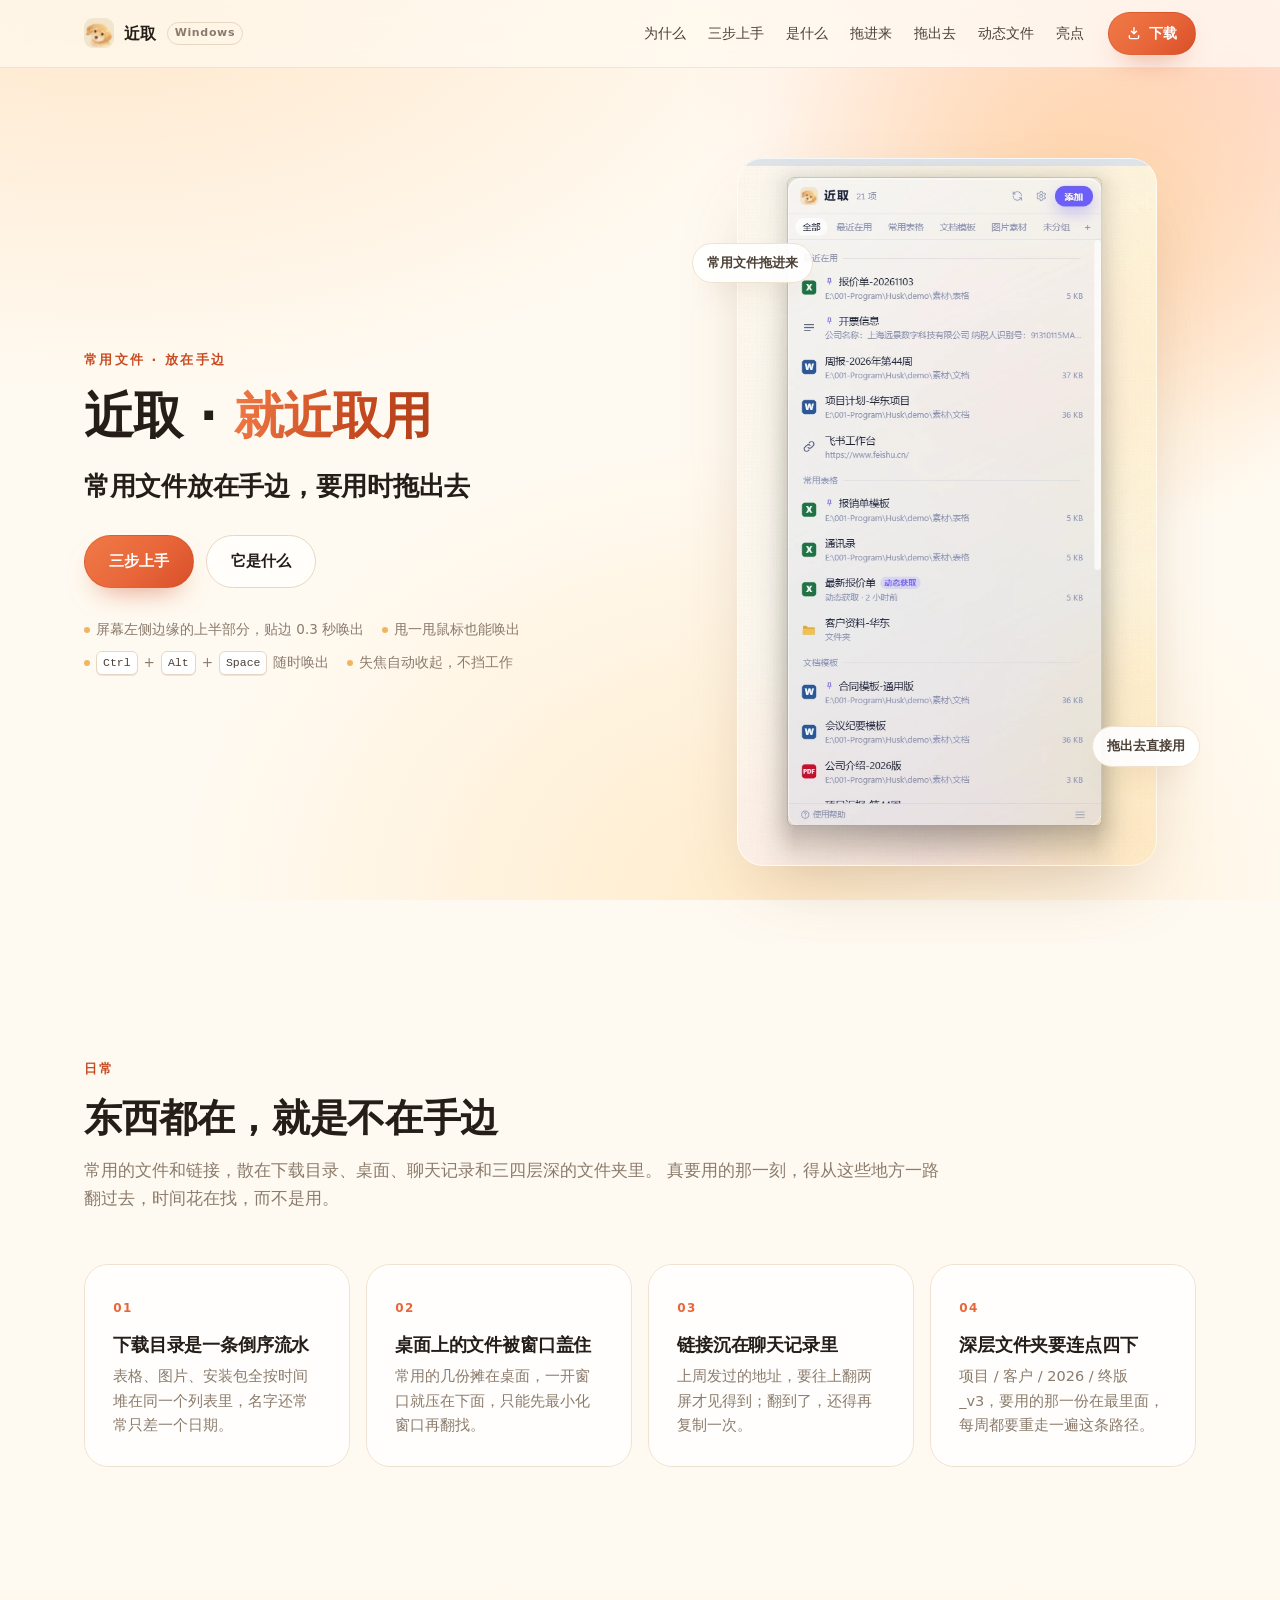
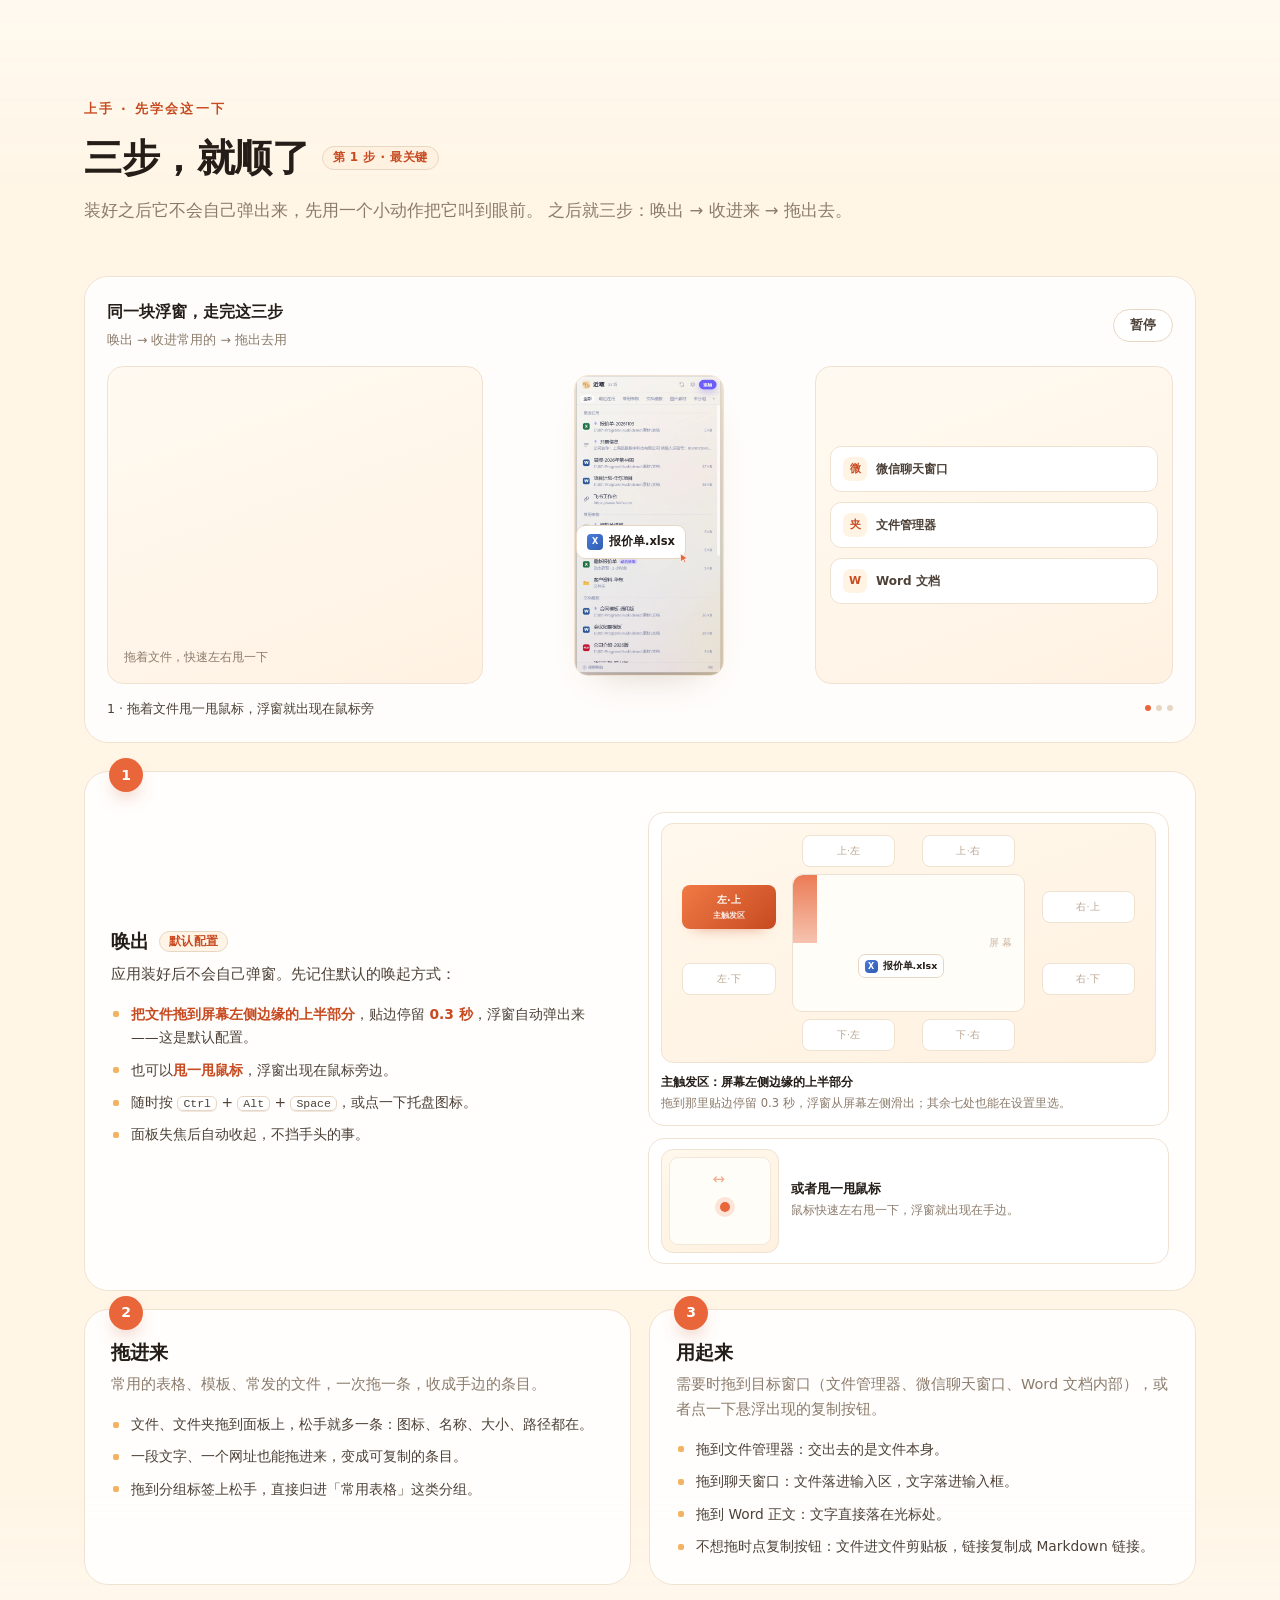
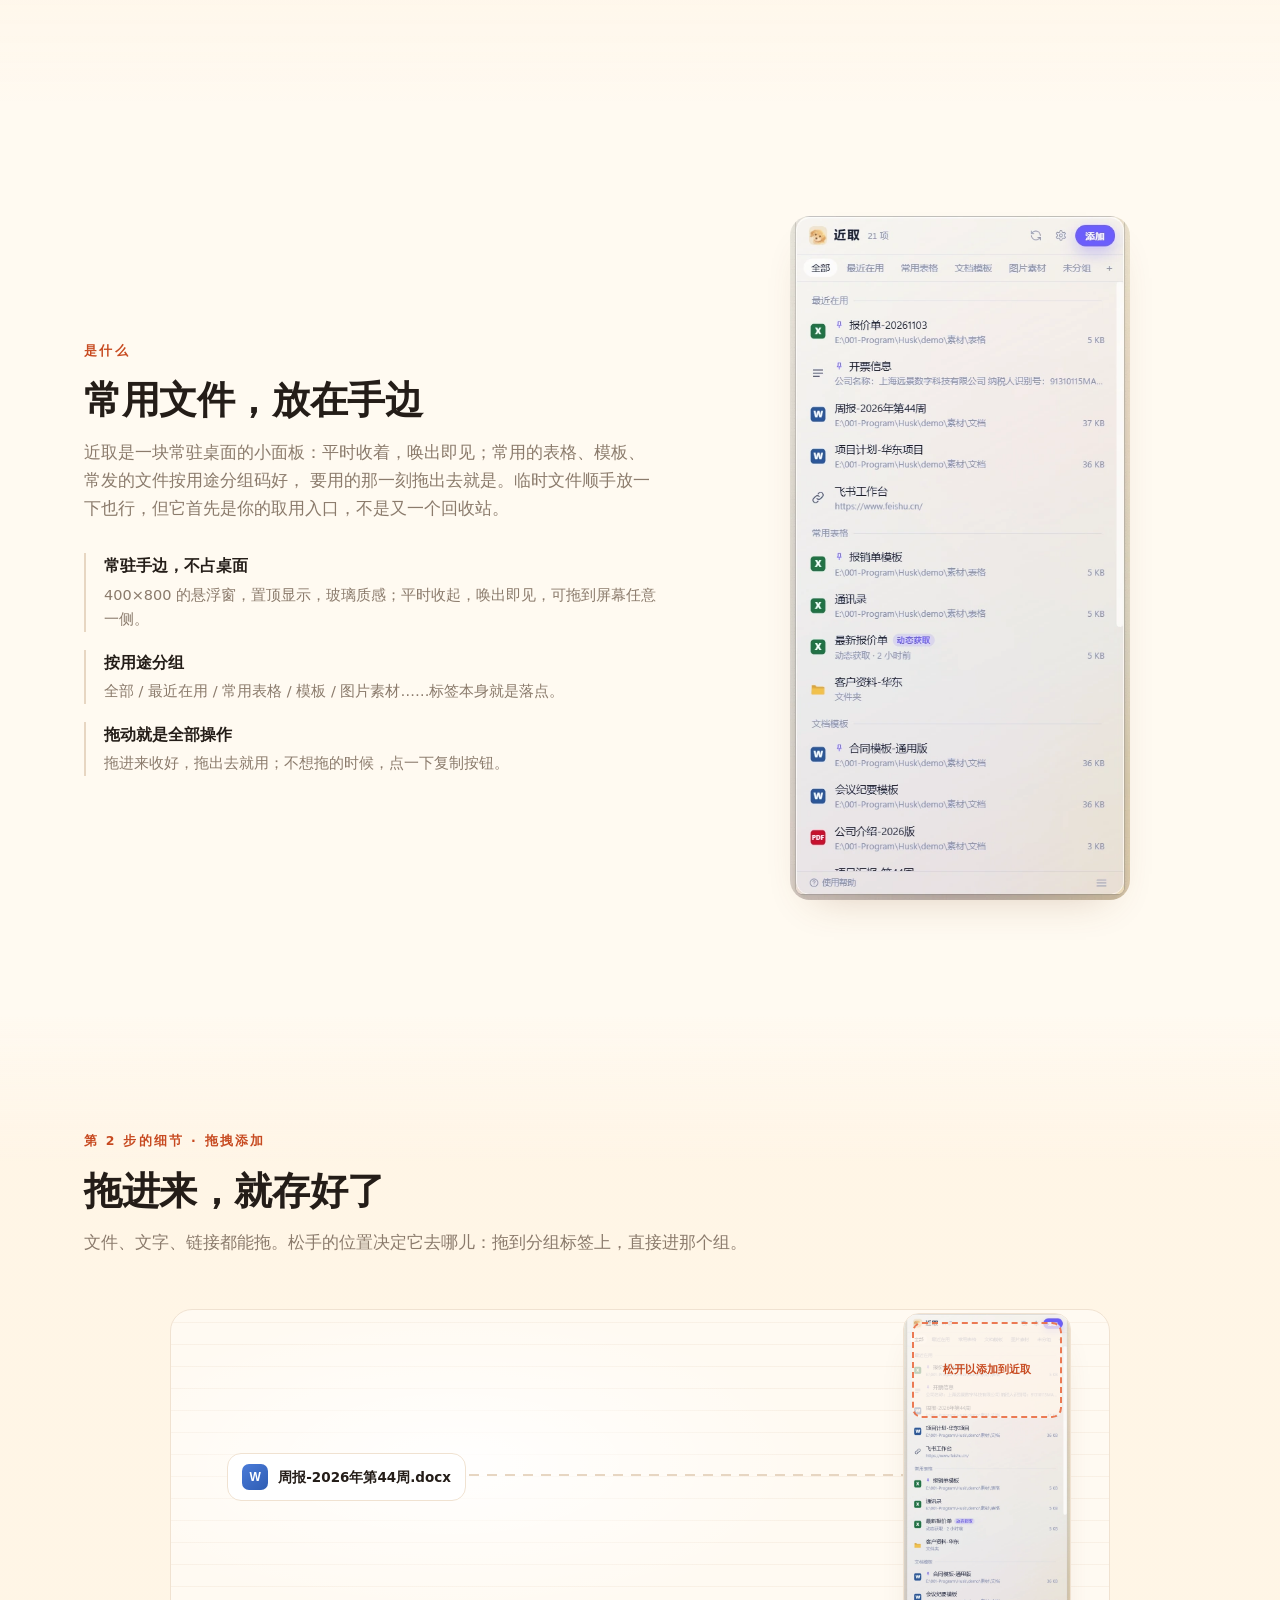
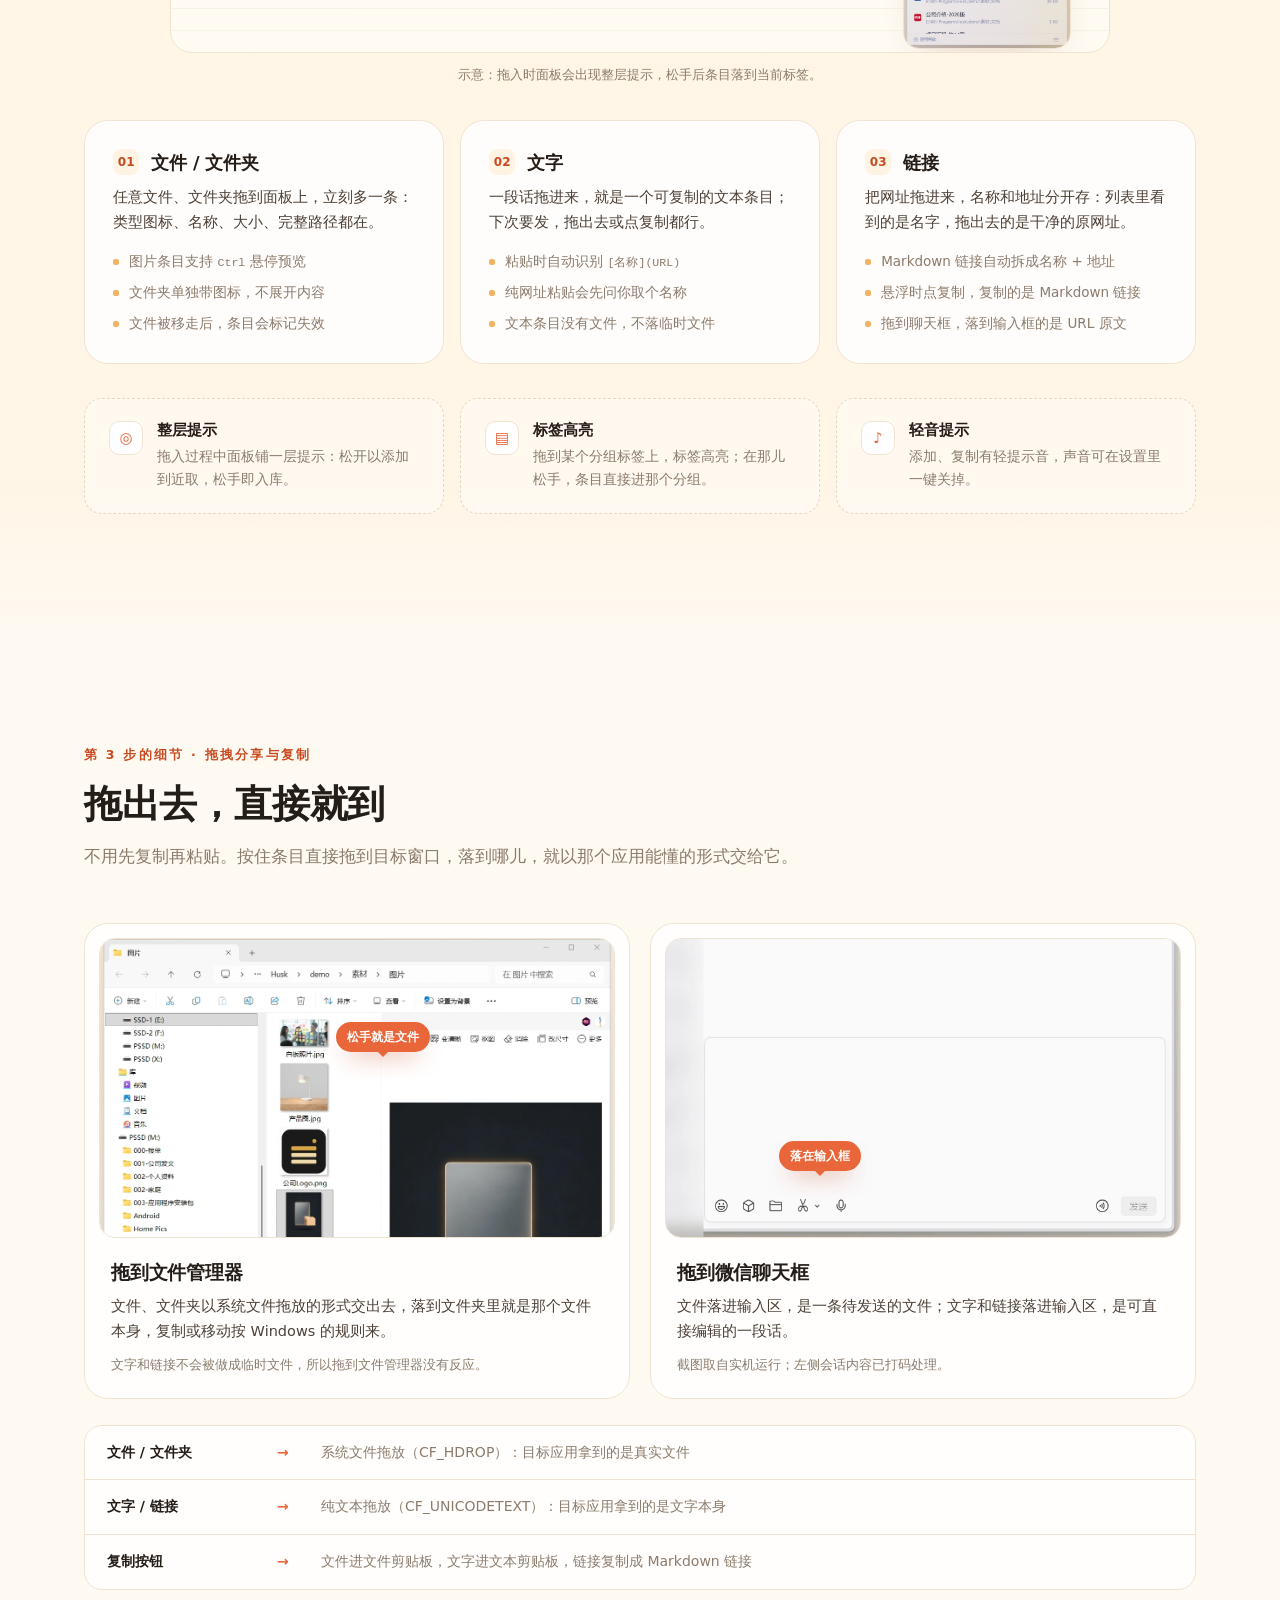
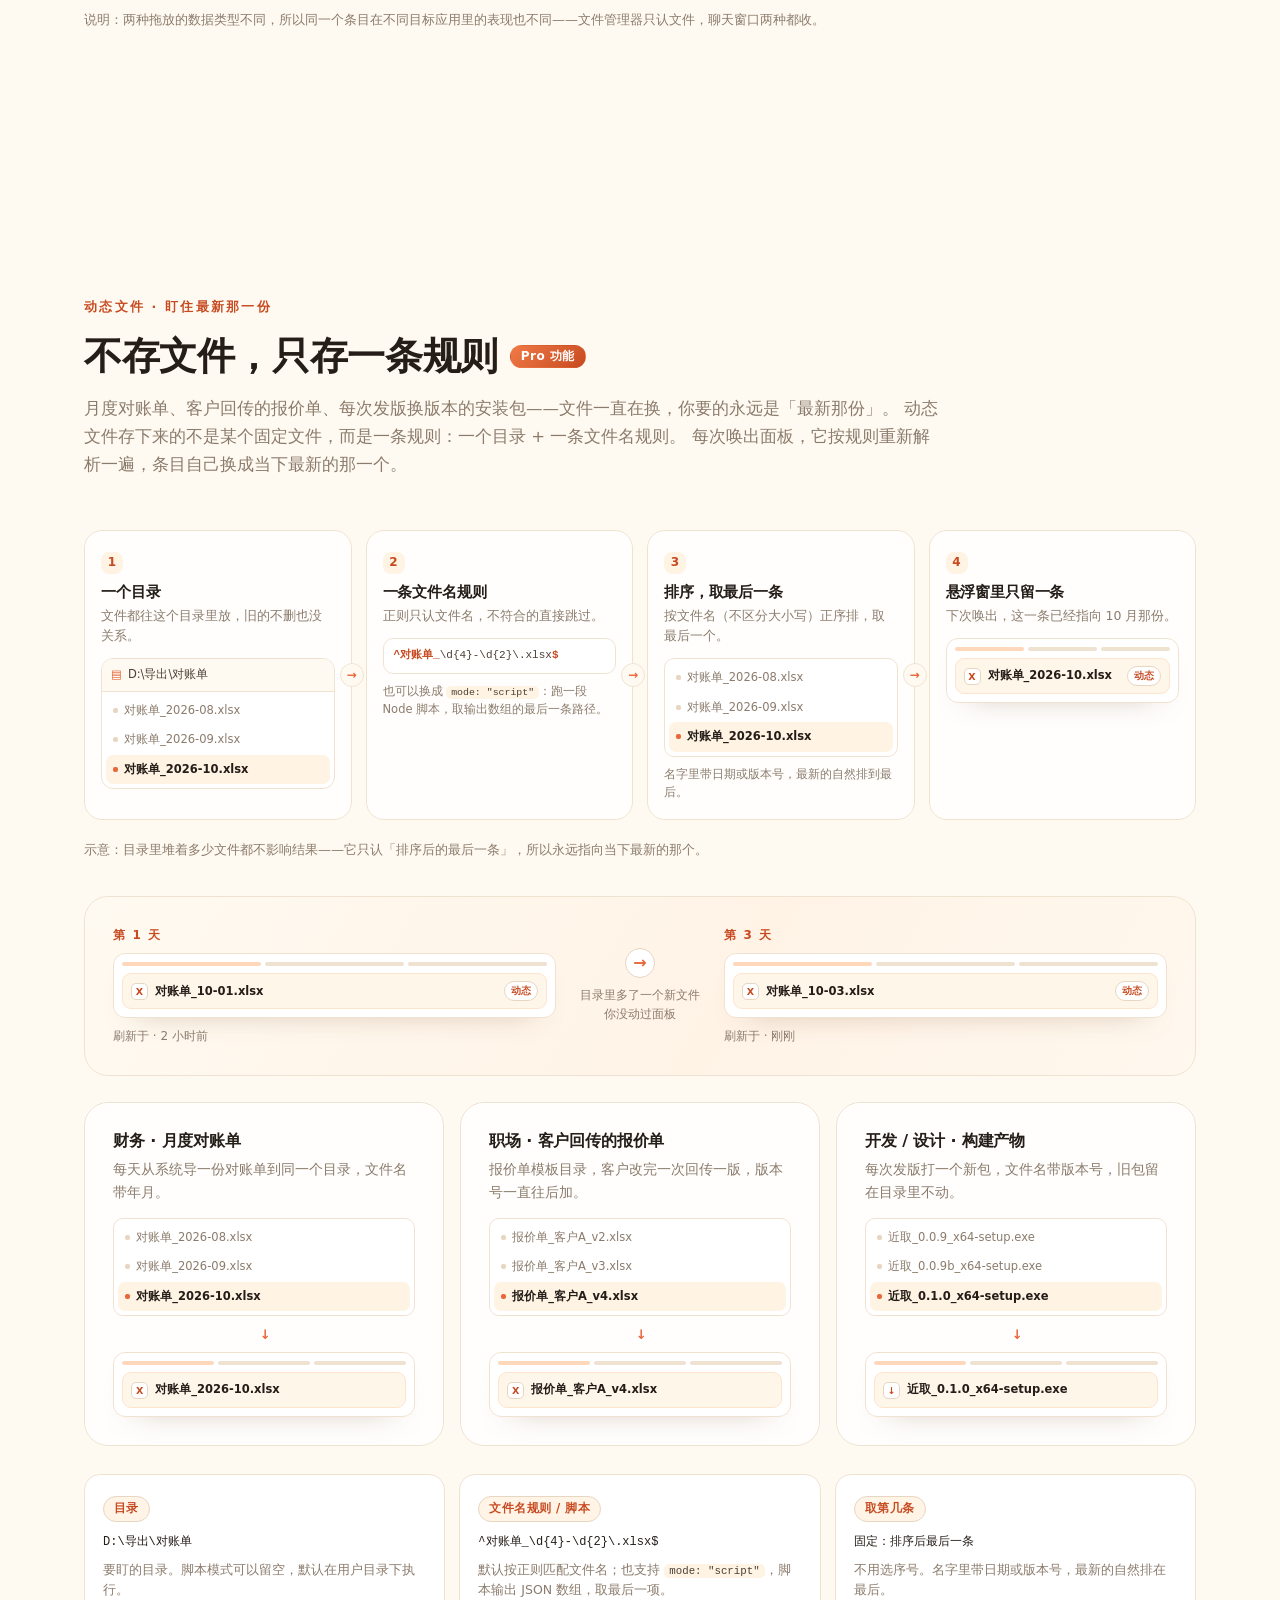
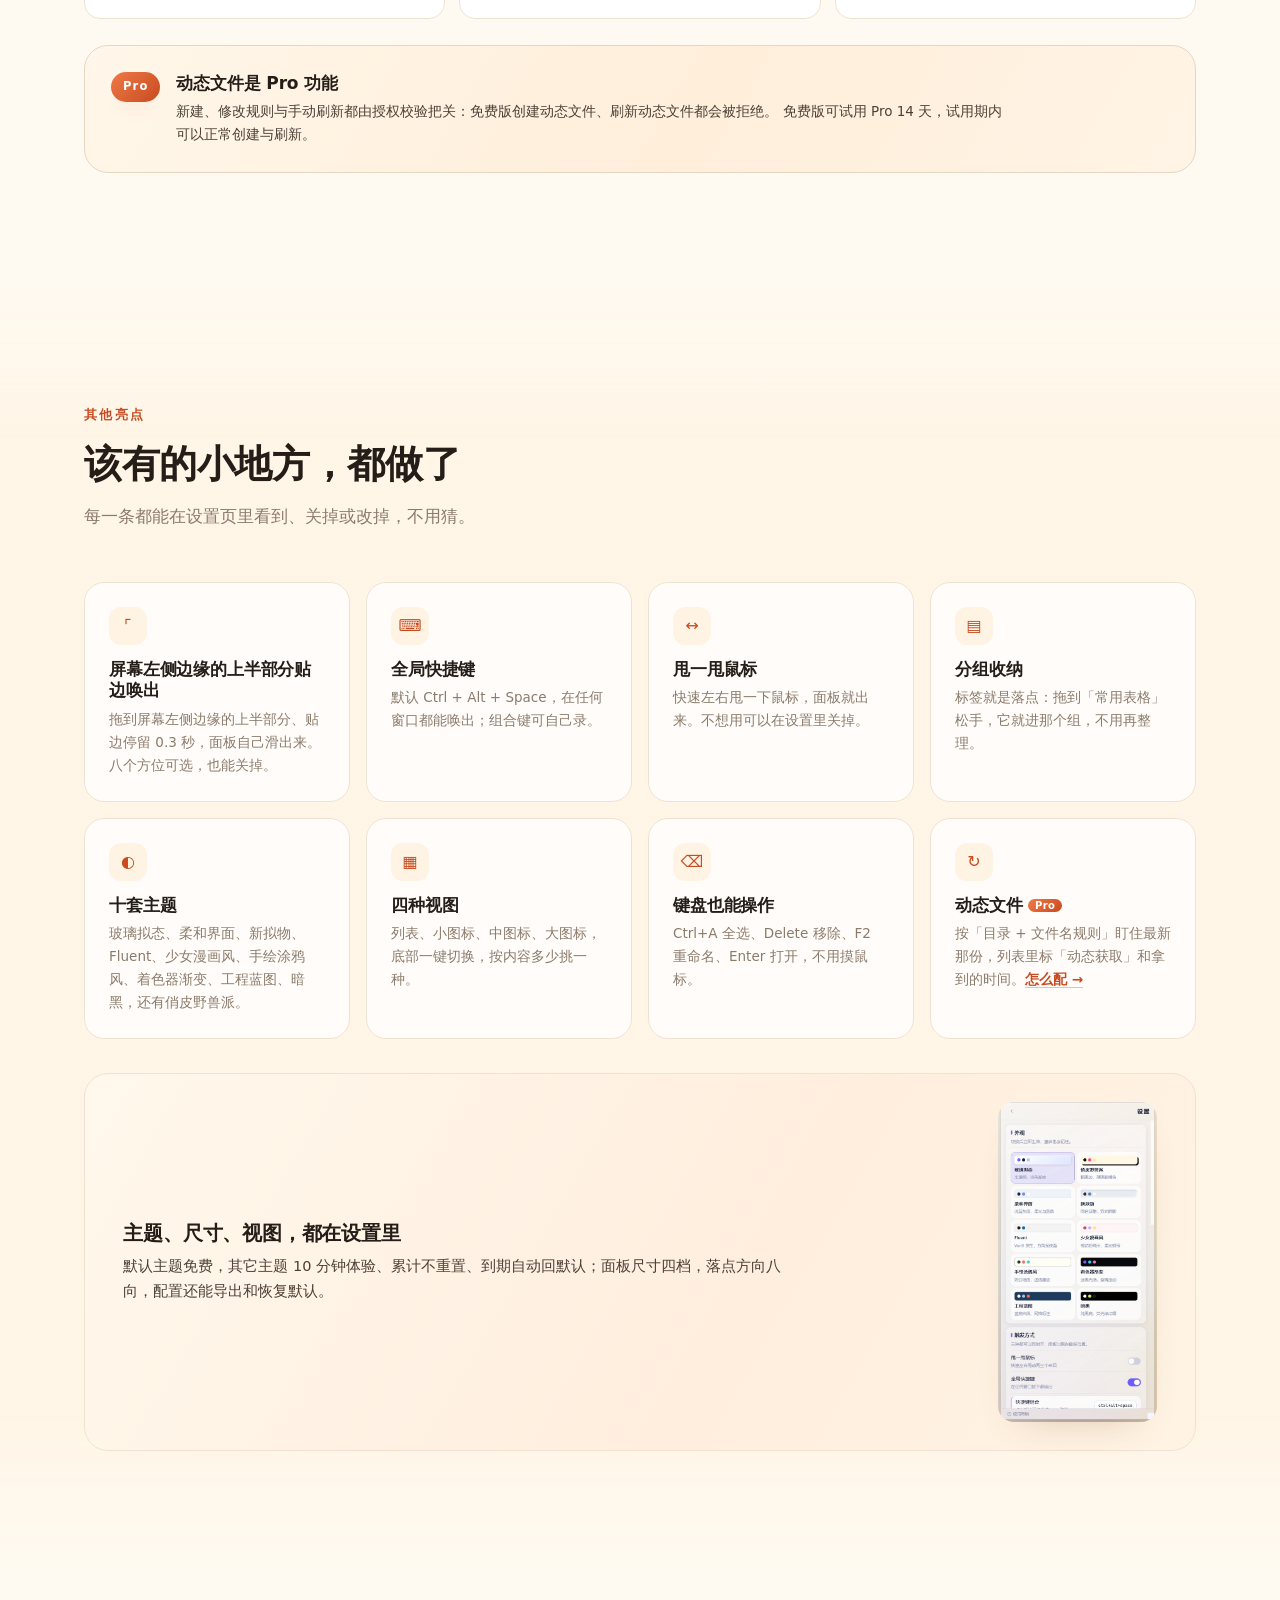
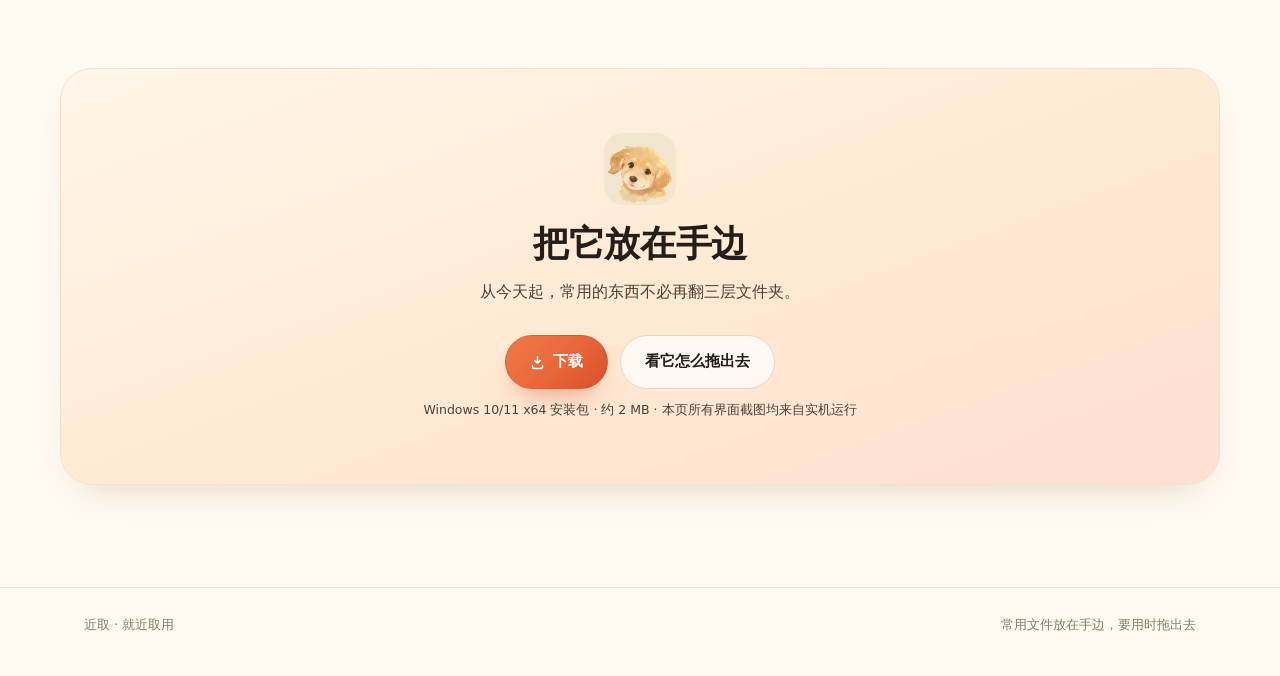
==== commit a76f896d: "feat: 新增动态文件（Pro）章节，统一术语并修正主题说明" ====
--- a/index.html
+++ b/index.html
@@ -26,6 +26,7 @@
       <a href="#what">是什么</a>
       <a href="#drag-in">拖进来</a>
       <a href="#drag-out">拖出去</a>
+      <a href="#dynamic">动态文件</a>
       <a href="#more">亮点</a>
     </nav>
     <a class="btn btn-sm" href="#download" data-download>
@@ -438,6 +439,206 @@
     </div>
   </section>
 
+  <!-- ============ 动态文件（Pro） ============ -->
+  <section id="dynamic" class="section">
+    <div class="wrap">
+      <div class="sec-head reveal">
+        <p class="eyebrow">动态文件 · 盯住最新那一份</p>
+        <h2>不存文件，只存一条规则<span class="head-badge head-badge-pro">Pro 功能</span></h2>
+        <p class="sec-lead">
+          月度对账单、客户回传的报价单、每次发版换版本的安装包——文件一直在换，你要的永远是「最新那份」。
+          动态文件存下来的不是某个固定文件，而是一条规则：一个目录 + 一条文件名规则。
+          每次唤出面板，它按规则重新解析一遍，条目自己换成当下最新的那一个。
+        </p>
+      </div>
+
+      <!-- 机制：目录 → 匹配规则 → 取最新一条 → 悬浮窗里显示 -->
+      <div class="dyn-flow">
+        <div class="dyn-step reveal">
+          <span class="dyn-step-no">1</span>
+          <h3>一个目录</h3>
+          <p class="dyn-step-desc">文件都往这个目录里放，旧的不删也没关系。</p>
+          <div class="dyn-step-vis">
+            <div class="dyn-dir" aria-hidden="true">
+              <div class="dyn-dir-head"><span class="dyn-dir-ico">▤</span>D:\导出\对账单</div>
+              <ul>
+                <li>对账单_2026-08.xlsx</li>
+                <li>对账单_2026-09.xlsx</li>
+                <li class="is-new">对账单_2026-10.xlsx</li>
+              </ul>
+            </div>
+          </div>
+        </div>
+
+        <div class="dyn-step reveal" data-delay="1">
+          <span class="dyn-step-no">2</span>
+          <h3>一条文件名规则</h3>
+          <p class="dyn-step-desc">正则只认文件名，不符合的直接跳过。</p>
+          <div class="dyn-step-vis">
+            <div class="dyn-regex" aria-hidden="true"><b>^对账单_</b>\d{4}-\d{2}\.xlsx<b>$</b></div>
+            <p class="dyn-mini-note">也可以换成 <code>mode: "script"</code>：跑一段 Node 脚本，取输出数组的最后一条路径。</p>
+          </div>
+        </div>
+
+        <div class="dyn-step reveal" data-delay="2">
+          <span class="dyn-step-no">3</span>
+          <h3>排序，取最后一条</h3>
+          <p class="dyn-step-desc">按文件名（不区分大小写）正序排，取最后一个。</p>
+          <div class="dyn-step-vis">
+            <ul class="dyn-sort" aria-hidden="true">
+              <li>对账单_2026-08.xlsx</li>
+              <li>对账单_2026-09.xlsx</li>
+              <li class="is-new">对账单_2026-10.xlsx</li>
+            </ul>
+            <p class="dyn-mini-note">名字里带日期或版本号，最新的自然排到最后。</p>
+          </div>
+        </div>
+
+        <div class="dyn-step reveal" data-delay="3">
+          <span class="dyn-step-no">4</span>
+          <h3>悬浮窗里只留一条</h3>
+          <p class="dyn-step-desc">下次唤出，这一条已经指向 10 月那份。</p>
+          <div class="dyn-step-vis">
+            <div class="dyn-panel" aria-hidden="true">
+              <div class="dyn-panel-bar"><i></i><i></i><i></i></div>
+              <div class="dyn-row">
+                <span class="dyn-doc">X</span>
+                <span class="dyn-row-name">对账单_2026-10.xlsx</span>
+                <span class="dyn-row-tag">动态</span>
+              </div>
+            </div>
+          </div>
+        </div>
+      </div>
+      <p class="demo-note is-left reveal">示意：目录里堆着多少文件都不影响结果——它只认「排序后的最后一条」，所以永远指向当下最新的那个。</p>
+
+      <!-- 时间推移：同一张卡片，指向的文件被换掉了 -->
+      <div class="dyn-time reveal">
+        <div class="dyn-time-day">
+          <p class="dyn-time-day-label">第 1 天</p>
+          <div class="dyn-panel" aria-hidden="true">
+            <div class="dyn-panel-bar"><i></i><i></i><i></i></div>
+            <div class="dyn-row">
+              <span class="dyn-doc">X</span>
+              <span class="dyn-row-name">对账单_10-01.xlsx</span>
+              <span class="dyn-row-tag">动态</span>
+            </div>
+          </div>
+          <p class="dyn-time-stamp">刷新于 · 2 小时前</p>
+        </div>
+        <div class="dyn-time-mid" aria-hidden="true">
+          <span class="dyn-time-arrow">→</span>
+          <p>目录里多了一个新文件<br />你没动过面板</p>
+        </div>
+        <div class="dyn-time-day">
+          <p class="dyn-time-day-label">第 3 天</p>
+          <div class="dyn-panel" aria-hidden="true">
+            <div class="dyn-panel-bar"><i></i><i></i><i></i></div>
+            <div class="dyn-row is-live">
+              <span class="dyn-doc">X</span>
+              <span class="dyn-row-name">对账单_10-03.xlsx</span>
+              <span class="dyn-row-tag">动态</span>
+            </div>
+          </div>
+          <p class="dyn-time-stamp">刷新于 · 刚刚</p>
+        </div>
+      </div>
+
+      <!-- 三个真实场景 -->
+      <div class="dyn-cases">
+        <article class="card dyn-case reveal">
+          <h3>财务 · 月度对账单</h3>
+          <p>每天从系统导一份对账单到同一个目录，文件名带年月。</p>
+          <div class="dyn-case-vis" aria-hidden="true">
+            <ul class="dyn-mini-list">
+              <li>对账单_2026-08.xlsx</li>
+              <li>对账单_2026-09.xlsx</li>
+              <li class="is-new">对账单_2026-10.xlsx</li>
+            </ul>
+            <span class="dyn-case-arrow">→</span>
+            <div class="dyn-panel">
+              <div class="dyn-panel-bar"><i></i><i></i><i></i></div>
+              <div class="dyn-row">
+                <span class="dyn-doc">X</span>
+                <span class="dyn-row-name">对账单_2026-10.xlsx</span>
+              </div>
+            </div>
+          </div>
+        </article>
+
+        <article class="card dyn-case reveal" data-delay="1">
+          <h3>职场 · 客户回传的报价单</h3>
+          <p>报价单模板目录，客户改完一次回传一版，版本号一直往后加。</p>
+          <div class="dyn-case-vis" aria-hidden="true">
+            <ul class="dyn-mini-list">
+              <li>报价单_客户A_v2.xlsx</li>
+              <li>报价单_客户A_v3.xlsx</li>
+              <li class="is-new">报价单_客户A_v4.xlsx</li>
+            </ul>
+            <span class="dyn-case-arrow">→</span>
+            <div class="dyn-panel">
+              <div class="dyn-panel-bar"><i></i><i></i><i></i></div>
+              <div class="dyn-row">
+                <span class="dyn-doc">X</span>
+                <span class="dyn-row-name">报价单_客户A_v4.xlsx</span>
+              </div>
+            </div>
+          </div>
+        </article>
+
+        <article class="card dyn-case reveal" data-delay="2">
+          <h3>开发 / 设计 · 构建产物</h3>
+          <p>每次发版打一个新包，文件名带版本号，旧包留在目录里不动。</p>
+          <div class="dyn-case-vis" aria-hidden="true">
+            <ul class="dyn-mini-list">
+              <li>近取_0.0.9_x64-setup.exe</li>
+              <li>近取_0.0.9b_x64-setup.exe</li>
+              <li class="is-new">近取_0.1.0_x64-setup.exe</li>
+            </ul>
+            <span class="dyn-case-arrow">→</span>
+            <div class="dyn-panel">
+              <div class="dyn-panel-bar"><i></i><i></i><i></i></div>
+              <div class="dyn-row">
+                <span class="dyn-doc">↓</span>
+                <span class="dyn-row-name">近取_0.1.0_x64-setup.exe</span>
+              </div>
+            </div>
+          </div>
+        </article>
+      </div>
+
+      <!-- 要填什么 -->
+      <div class="dyn-config">
+        <div class="dyn-field reveal">
+          <span class="dyn-field-label">目录</span>
+          <div class="dyn-field-val">D:\导出\对账单</div>
+          <p>要盯的目录。脚本模式可以留空，默认在用户目录下执行。</p>
+        </div>
+        <div class="dyn-field reveal" data-delay="1">
+          <span class="dyn-field-label">文件名规则 / 脚本</span>
+          <div class="dyn-field-val">^对账单_\d{4}-\d{2}\.xlsx$</div>
+          <p>默认按正则匹配文件名；也支持 <code>mode: "script"</code>，脚本输出 JSON 数组，取最后一项。</p>
+        </div>
+        <div class="dyn-field reveal" data-delay="2">
+          <span class="dyn-field-label">取第几条</span>
+          <div class="dyn-field-val">固定：排序后最后一条</div>
+          <p>不用选序号。名字里带日期或版本号，最新的自然排在最后。</p>
+        </div>
+      </div>
+
+      <div class="dyn-pro reveal">
+        <span class="badge-pro">Pro</span>
+        <div>
+          <h3>动态文件是 Pro 功能</h3>
+          <p>
+            新建、修改规则与手动刷新都由授权校验把关：免费版创建动态文件、刷新动态文件都会被拒绝。
+            免费版可试用 Pro 14 天，试用期内可以正常创建与刷新。
+          </p>
+        </div>
+      </div>
+    </div>
+  </section>
+
   <!-- ============ 其他亮点 ============ -->
   <section id="more" class="section section-tint">
     <div class="wrap">
@@ -484,15 +685,15 @@
         </article>
         <article class="feat reveal" data-delay="3">
           <span class="feat-ico">↻</span>
-          <h3>动态条目</h3>
-          <p>按规则定时去取最新的那个文件，列表里直接标「动态获取」和拿到的时间。</p>
+          <h3>动态文件 <span class="feat-pro">Pro</span></h3>
+          <p>按「目录 + 文件名规则」盯住最新那份，列表里标「动态获取」和拿到的时间。<a class="feat-link" href="#dynamic">怎么配 →</a></p>
         </article>
       </div>
 
       <div class="theme-note reveal">
         <div class="theme-copy">
           <h3>主题、尺寸、视图，都在设置里</h3>
-          <p>换主题立即生效，重启也记得；面板尺寸四档，落点方向八向，配置还能导出和恢复默认。</p>
+          <p>默认主题免费，其它主题 10 分钟体验、累计不重置、到期自动回默认；面板尺寸四档，落点方向八向，配置还能导出和恢复默认。</p>
         </div>
         <img class="theme-shot" src="assets/img/settings.webp"
                alt="近取设置页实机截图：外观主题九宫格、触发方式开关与快捷键设置" />
--- a/assets/css/styles.css
+++ b/assets/css/styles.css
@@ -1362,6 +1362,337 @@
 }
 .foot-inner { display: flex; justify-content: space-between; gap: 12px; flex-wrap: wrap; }
 
+/* ---------- 动态文件（Pro） ---------- */
+.head-badge-pro {
+  background: linear-gradient(135deg, #f07a46, var(--coral-deep));
+  color: #fff;
+  border-color: transparent;
+}
+
+.feat-pro {
+  font-size: 10px;
+  font-weight: 700;
+  letter-spacing: .04em;
+  color: #fff;
+  background: linear-gradient(135deg, #f07a46, var(--coral-deep));
+  border-radius: 999px;
+  padding: 1px 7px;
+  vertical-align: 2px;
+}
+.feat-link {
+  color: var(--coral-deep);
+  font-weight: 600;
+  border-bottom: 1px solid rgba(199, 74, 32, .35);
+}
+
+/* 机制：四步流水线 */
+.dyn-flow {
+  display: grid;
+  grid-template-columns: repeat(4, minmax(0, 1fr));
+  gap: 14px;
+}
+.dyn-step {
+  position: relative;
+  min-width: 0;
+  padding: 16px 16px 18px;
+  background: rgba(255, 255, 255, .82);
+  border: 1px solid var(--line);
+  border-radius: 18px;
+}
+.dyn-step:not(:last-child)::after {
+  content: "→";
+  position: absolute;
+  right: -13px;
+  top: 50%;
+  transform: translateY(-50%);
+  display: grid;
+  place-items: center;
+  width: 22px;
+  height: 22px;
+  font-size: 12px;
+  font-weight: 700;
+  color: var(--coral);
+  background: var(--cream);
+  border: 1px solid var(--line);
+  border-radius: 999px;
+  z-index: 2;
+}
+.dyn-step-no {
+  display: inline-grid;
+  place-items: center;
+  width: 22px;
+  height: 22px;
+  margin-bottom: 9px;
+  border-radius: 8px;
+  background: #fff3e3;
+  color: var(--coral-deep);
+  font-size: 12px;
+  font-weight: 700;
+}
+.dyn-step h3 { font-size: 15px; margin-bottom: 4px; }
+.dyn-step-desc { font-size: 12.5px; line-height: 1.6; color: var(--muted); }
+.dyn-step-vis { margin-top: 12px; }
+
+.dyn-mini-note {
+  margin-top: 8px;
+  font-size: 11.5px;
+  line-height: 1.6;
+  color: var(--muted);
+}
+.dyn-mini-note code,
+.dyn-field code {
+  background: #fff3e3;
+  border-radius: 5px;
+  padding: 1px 5px;
+  color: var(--ink-2);
+}
+
+/* 目录 / 排序 / 案例里的文件列表，共用一套行样式 */
+.dyn-dir, .dyn-sort, .dyn-mini-list {
+  background: #fff;
+  border: 1px solid var(--line);
+  border-radius: 10px;
+  padding: 4px;
+  min-width: 0;
+}
+.dyn-dir { border-radius: 12px; padding: 0; overflow: hidden; }
+.dyn-dir-head {
+  display: flex;
+  align-items: center;
+  gap: 6px;
+  padding: 6px 9px;
+  font-size: 11.5px;
+  color: var(--ink-2);
+  background: #fffaf1;
+  border-bottom: 1px solid var(--line);
+  white-space: nowrap;
+  overflow: hidden;
+  text-overflow: ellipsis;
+}
+.dyn-dir-ico { flex: none; color: var(--coral); }
+.dyn-dir ul, .dyn-sort, .dyn-mini-list { list-style: none; }
+.dyn-dir ul { padding: 4px; }
+.dyn-dir li, .dyn-sort li, .dyn-mini-list li {
+  display: flex;
+  align-items: center;
+  gap: 6px;
+  padding: 5px 7px;
+  border-radius: 7px;
+  font-size: 11.5px;
+  color: var(--muted);
+  white-space: nowrap;
+  overflow: hidden;
+  text-overflow: ellipsis;
+}
+.dyn-dir li::before, .dyn-sort li::before, .dyn-mini-list li::before {
+  content: "";
+  flex: none;
+  width: 5px;
+  height: 5px;
+  border-radius: 2px;
+  background: var(--line-2);
+}
+.dyn-dir li.is-new, .dyn-sort li.is-new, .dyn-mini-list li.is-new {
+  background: #fff3e3;
+  color: var(--ink);
+  font-weight: 600;
+}
+.dyn-dir li.is-new::before,
+.dyn-sort li.is-new::before,
+.dyn-mini-list li.is-new::before { background: var(--coral); }
+
+.dyn-regex {
+  font-family: "SFMono-Regular", "Cascadia Mono", "Consolas", monospace;
+  font-size: 11px;
+  line-height: 1.6;
+  color: var(--ink-2);
+  background: #fff;
+  border: 1px solid var(--line);
+  border-radius: 10px;
+  padding: 8px 10px;
+  word-break: break-all;
+}
+.dyn-regex b { color: var(--coral-deep); }
+
+/* 悬浮窗一条 */
+.dyn-panel {
+  background: #fff;
+  border: 1px solid var(--line);
+  border-radius: 12px;
+  padding: 8px;
+  box-shadow: 0 14px 30px -24px rgba(120, 74, 38, .5);
+}
+.dyn-panel-bar { display: flex; gap: 4px; margin-bottom: 7px; }
+.dyn-panel-bar i { flex: 1; height: 4px; border-radius: 2px; background: var(--line); }
+.dyn-panel-bar i:first-child { background: #ffd7bb; }
+.dyn-row {
+  display: flex;
+  align-items: center;
+  gap: 7px;
+  min-width: 0;
+  padding: 7px 8px;
+  border-radius: 9px;
+  background: #fff6ea;
+  border: 1px solid #ffe4cd;
+  font-size: 11.5px;
+  animation: dyn-glow 3.6s ease-in-out infinite;
+}
+.dyn-doc {
+  display: inline-grid;
+  place-items: center;
+  flex: none;
+  width: 17px;
+  height: 17px;
+  border-radius: 5px;
+  background: #fff;
+  border: 1px solid var(--line-2);
+  color: var(--coral-deep);
+  font-size: 9.5px;
+  font-weight: 700;
+}
+.dyn-row-name {
+  flex: 1;
+  min-width: 0;
+  font-weight: 600;
+  white-space: nowrap;
+  overflow: hidden;
+  text-overflow: ellipsis;
+}
+.dyn-row-tag {
+  flex: none;
+  padding: 1px 6px;
+  border-radius: 999px;
+  background: #fff;
+  border: 1px solid var(--line-2);
+  color: var(--coral-deep);
+  font-size: 9.5px;
+  font-weight: 700;
+}
+@keyframes dyn-glow {
+  0%, 100% { box-shadow: 0 0 0 0 rgba(232, 102, 58, 0); }
+  50% { box-shadow: 0 0 0 3px rgba(232, 102, 58, .12); }
+}
+
+/* 时间推移对比 */
+.dyn-time {
+  display: grid;
+  grid-template-columns: minmax(0, 1fr) minmax(110px, auto) minmax(0, 1fr);
+  align-items: center;
+  gap: clamp(10px, 2vw, 24px);
+  margin-top: 10px;
+  padding: clamp(18px, 2.6vw, 28px);
+  border-radius: var(--radius);
+  border: 1px solid var(--line);
+  background: linear-gradient(120deg, #fffaf1, #fff3e6 58%, #fff8ee);
+}
+.dyn-time-day-label {
+  margin-bottom: 8px;
+  font-size: 12px;
+  font-weight: 700;
+  letter-spacing: .14em;
+  color: var(--coral-deep);
+}
+.dyn-time-stamp { margin-top: 8px; font-size: 12px; color: var(--muted); }
+.dyn-time-mid { text-align: center; }
+.dyn-time-arrow {
+  display: inline-grid;
+  place-items: center;
+  width: 30px;
+  height: 30px;
+  margin-bottom: 8px;
+  border-radius: 999px;
+  background: #fff;
+  border: 1px solid var(--line-2);
+  color: var(--coral);
+  font-weight: 700;
+}
+.dyn-time-mid p { font-size: 12px; line-height: 1.6; color: var(--muted); }
+
+/* 三个场景卡 */
+.dyn-cases {
+  display: grid;
+  grid-template-columns: repeat(3, minmax(0, 1fr));
+  gap: 16px;
+  margin-top: 26px;
+}
+.dyn-case h3 { font-size: 16px; margin-bottom: 6px; }
+.dyn-case > p { font-size: 13.5px; color: var(--muted); }
+.dyn-case-vis {
+  display: grid;
+  grid-template-columns: 1fr;
+  gap: 7px;
+  margin-top: 14px;
+}
+.dyn-case-arrow {
+  justify-self: center;
+  transform: rotate(90deg);
+  color: var(--coral);
+  font-size: 13px;
+  font-weight: 700;
+}
+
+/* 要填什么 */
+.dyn-config {
+  display: grid;
+  grid-template-columns: repeat(3, minmax(0, 1fr));
+  gap: 14px;
+  margin-top: 28px;
+}
+.dyn-field {
+  padding: 18px;
+  background: #fff;
+  border: 1px solid var(--line);
+  border-radius: 16px;
+}
+.dyn-field-label {
+  display: inline-block;
+  padding: 2px 10px;
+  border-radius: 999px;
+  background: #fff4e6;
+  border: 1px solid var(--line-2);
+  color: var(--coral-deep);
+  font-size: 11.5px;
+  font-weight: 700;
+  letter-spacing: .04em;
+}
+.dyn-field-val {
+  margin-top: 10px;
+  font-family: "SFMono-Regular", "Cascadia Mono", "Consolas", monospace;
+  font-size: 12px;
+  color: var(--ink);
+  word-break: break-all;
+}
+.dyn-field p { margin-top: 8px; font-size: 12.5px; line-height: 1.6; color: var(--muted); }
+
+/* Pro 说明 */
+.dyn-pro {
+  display: grid;
+  grid-template-columns: auto minmax(0, 1fr);
+  gap: 16px;
+  align-items: start;
+  margin-top: 26px;
+  padding: clamp(18px, 2.4vw, 26px);
+  border-radius: var(--radius);
+  border: 1px solid var(--line-2);
+  background: linear-gradient(120deg, #fff7ea, #ffeeda 55%, #fff4e6);
+}
+.badge-pro {
+  display: inline-grid;
+  place-items: center;
+  justify-self: start;
+  align-self: start;
+  padding: 5px 12px;
+  border-radius: 999px;
+  background: linear-gradient(135deg, #f07a46, var(--coral-deep));
+  color: #fff;
+  font-size: 11.5px;
+  font-weight: 700;
+  letter-spacing: .1em;
+  box-shadow: 0 10px 20px -14px rgba(200, 70, 30, .9);
+}
+.dyn-pro h3 { font-size: 17px; margin-bottom: 6px; }
+.dyn-pro p { font-size: 13.5px; color: var(--ink-2); max-width: 62em; }
+
 /* ---------- 滚动淡入 ---------- */
 .reveal {
   opacity: 0;
@@ -1388,6 +1719,8 @@
   .theme-shot { margin: 0 auto; max-height: 420px; }
   .step-lead { grid-template-columns: 1fr; }
   .wake-visual { max-width: 560px; margin: 0 auto; }
+  .dyn-flow { grid-template-columns: repeat(2, minmax(0, 1fr)); }
+  .dyn-step:not(:last-child)::after { display: none; }
 }
 
 @media (max-width: 760px) {
@@ -1433,6 +1766,13 @@
   .flow-foot { flex-wrap: wrap; gap: 8px; }
   .flow-cap { flex: 1 0 100%; }
   .flow-dots { margin-left: 0; }
+  .dyn-flow, .dyn-cases, .dyn-config { grid-template-columns: 1fr; }
+  .dyn-time { grid-template-columns: 1fr; gap: 10px; }
+  .dyn-time-mid { display: flex; flex-direction: column; align-items: center; }
+  .dyn-time-arrow { transform: rotate(90deg); margin-bottom: 6px; }
+  .dyn-case-vis { gap: 6px; }
+  .dyn-pro { grid-template-columns: 1fr; gap: 12px; }
+  .dyn-field { padding: 16px; }
 }
 
 @media (prefers-reduced-motion: reduce) {
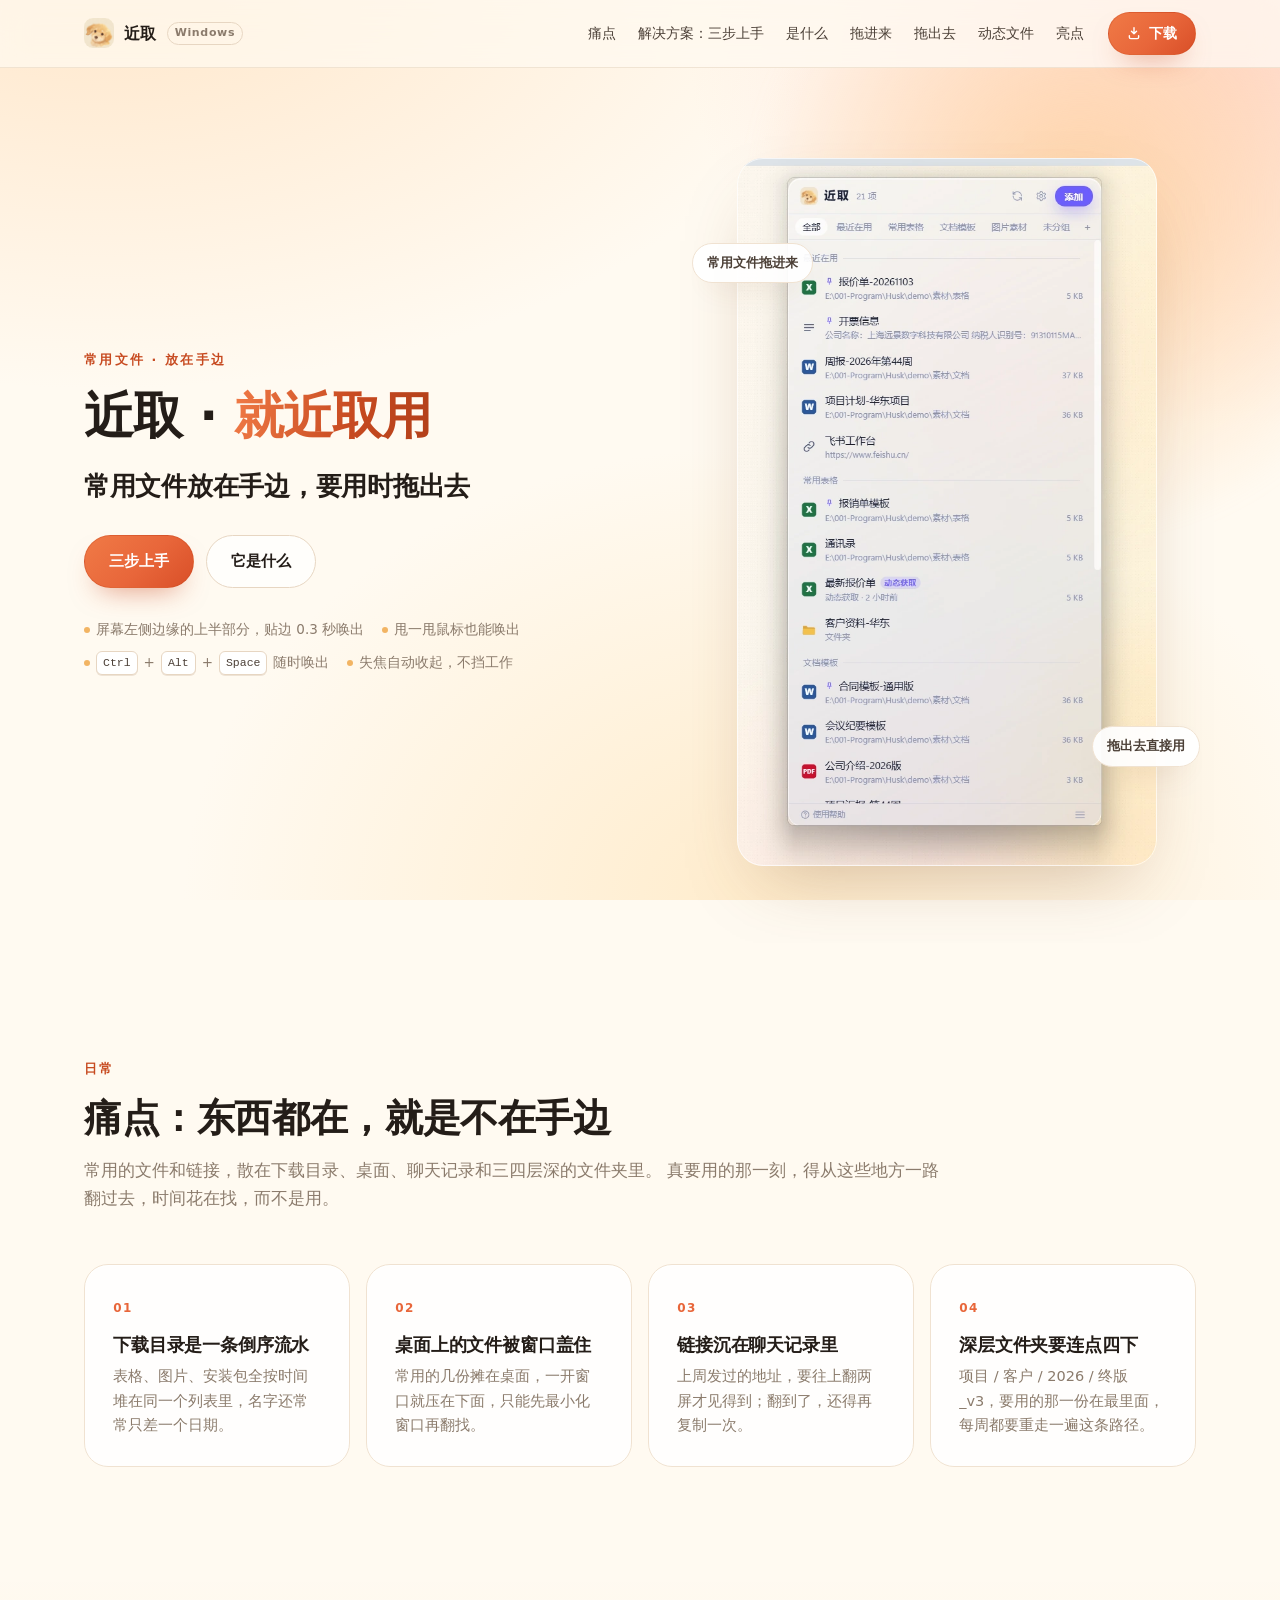
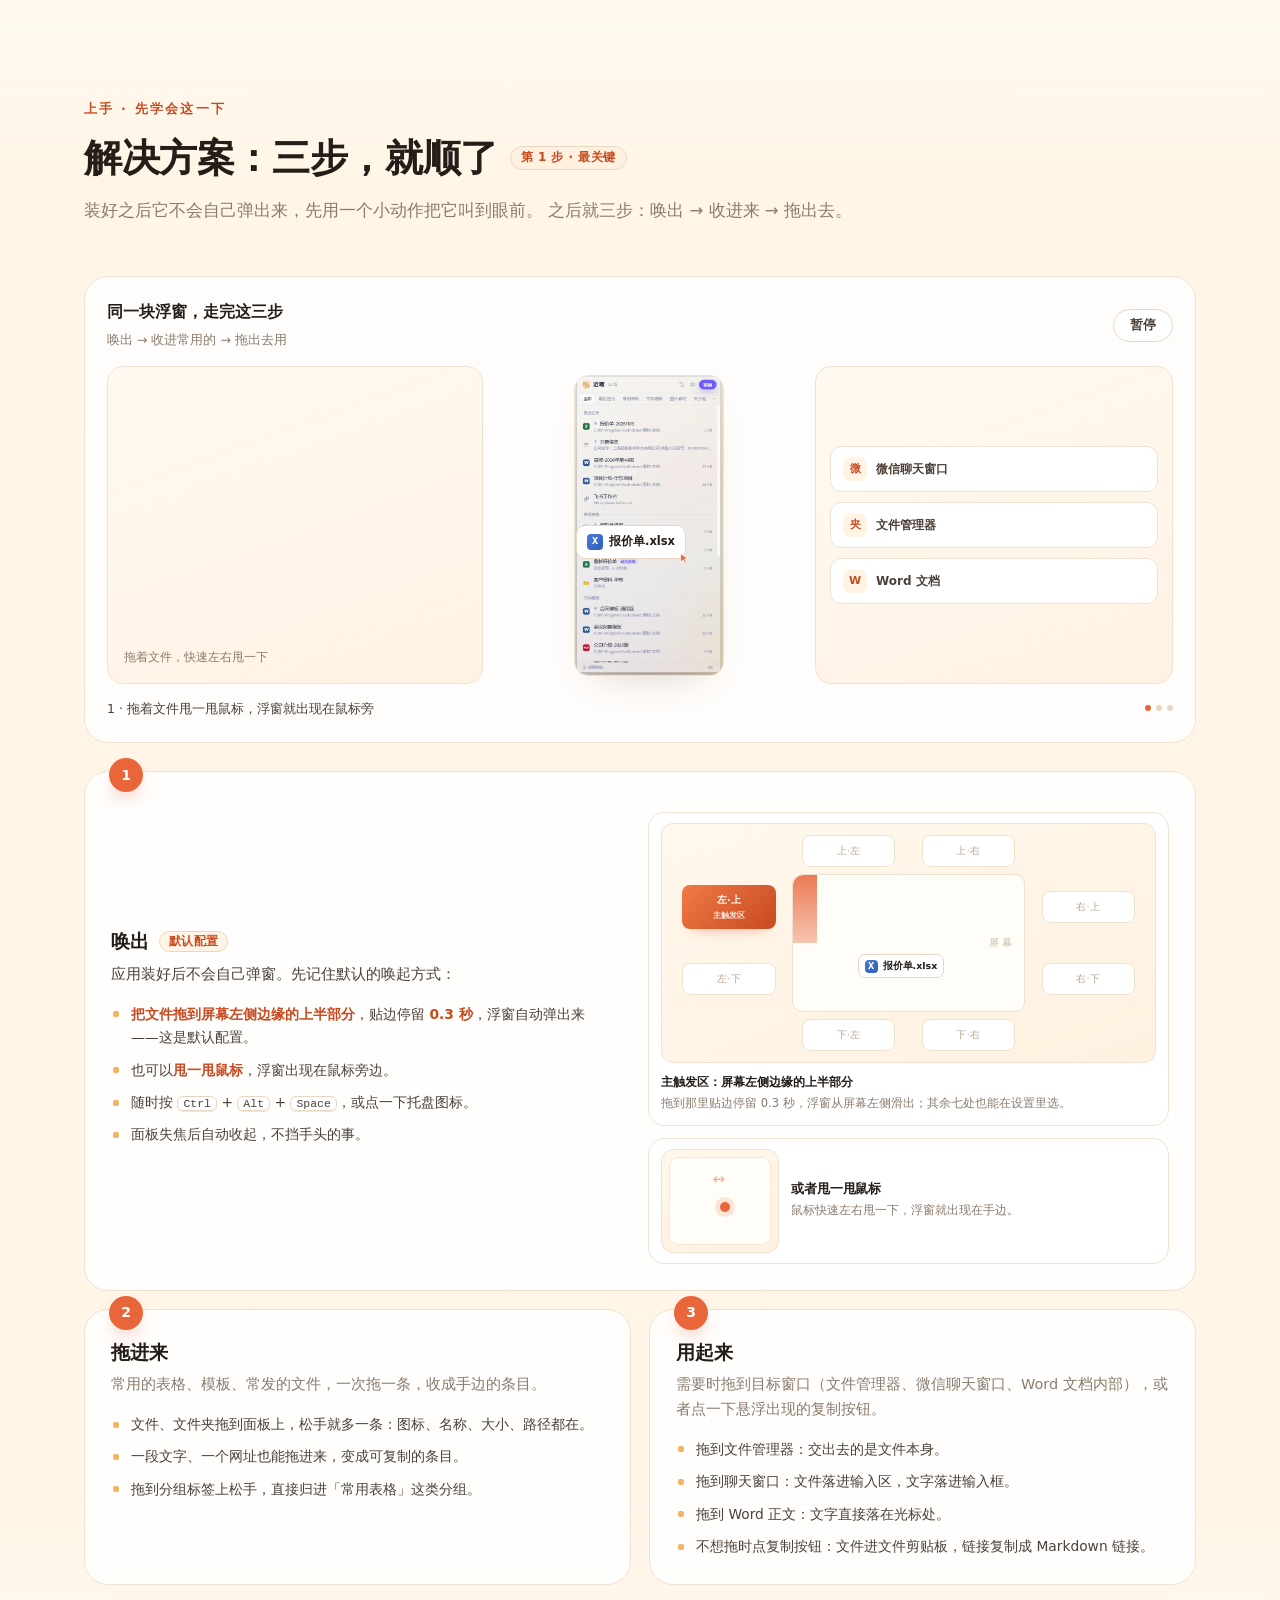
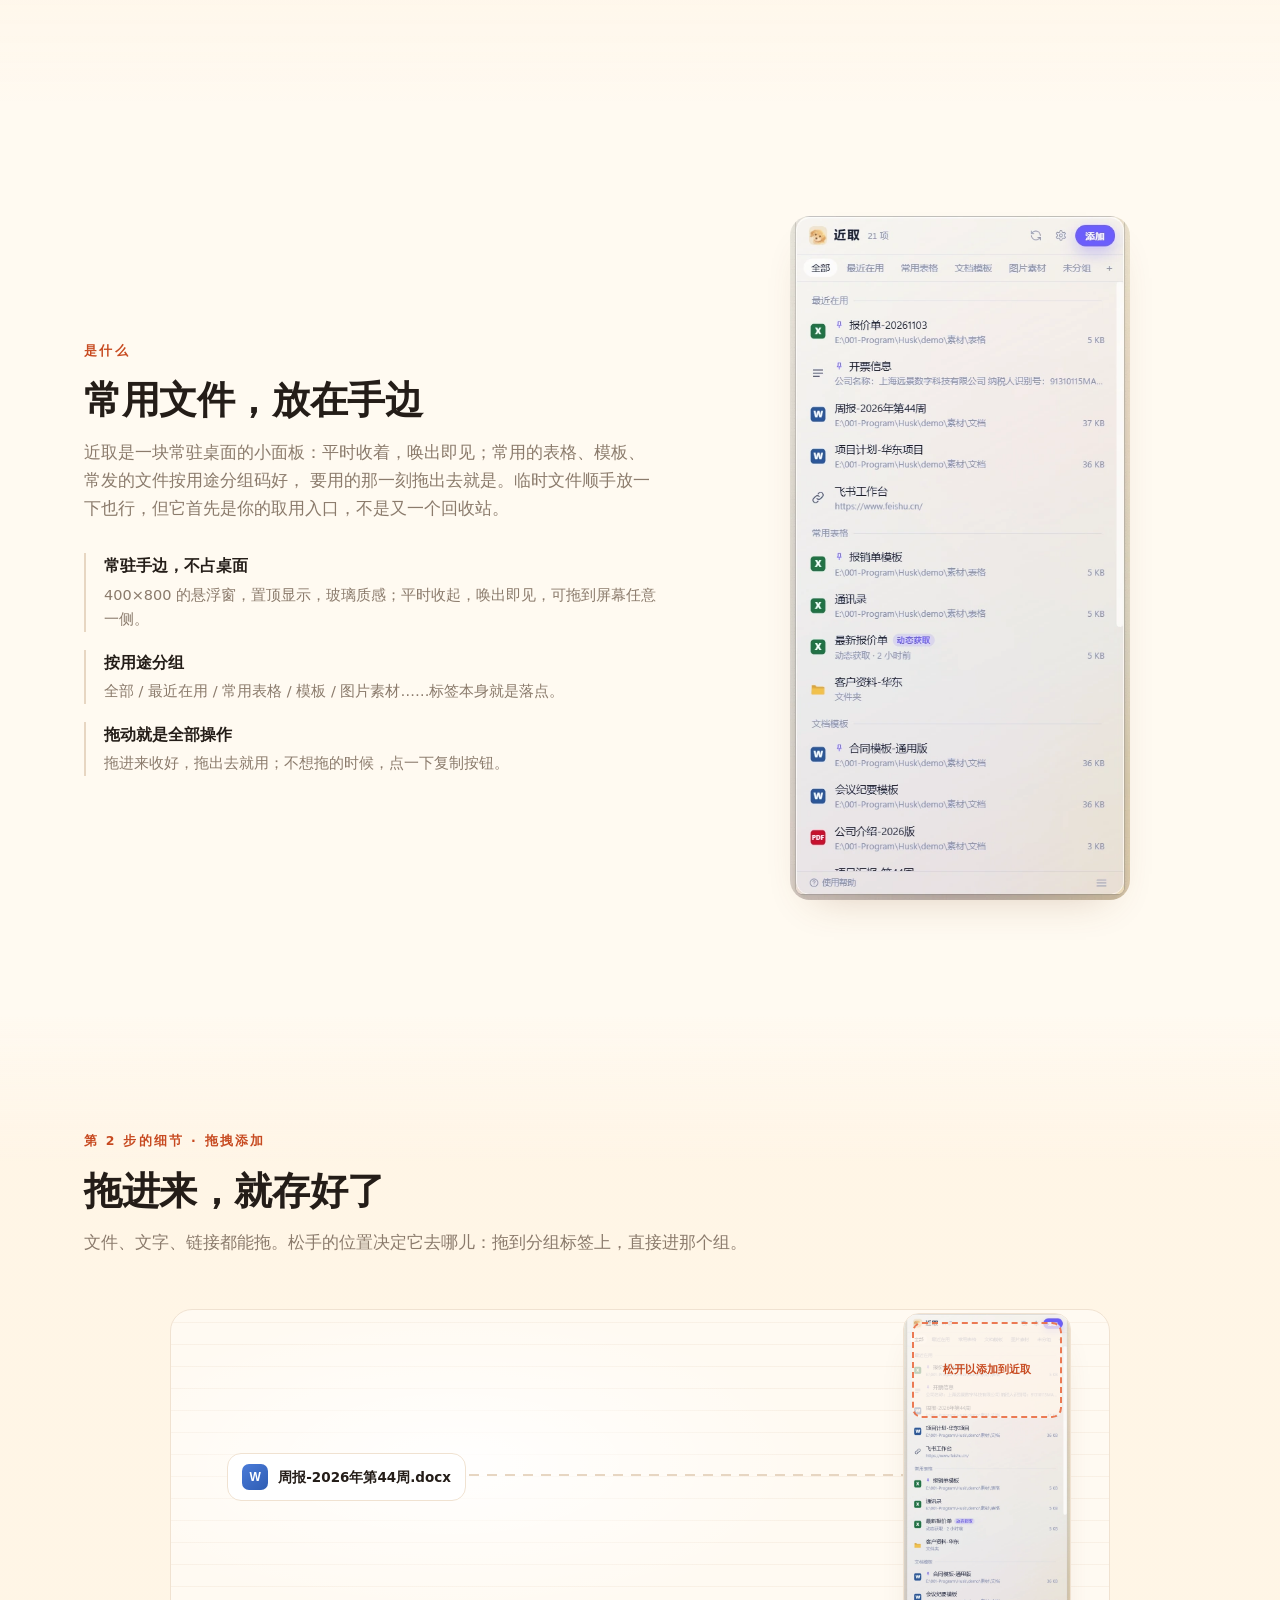
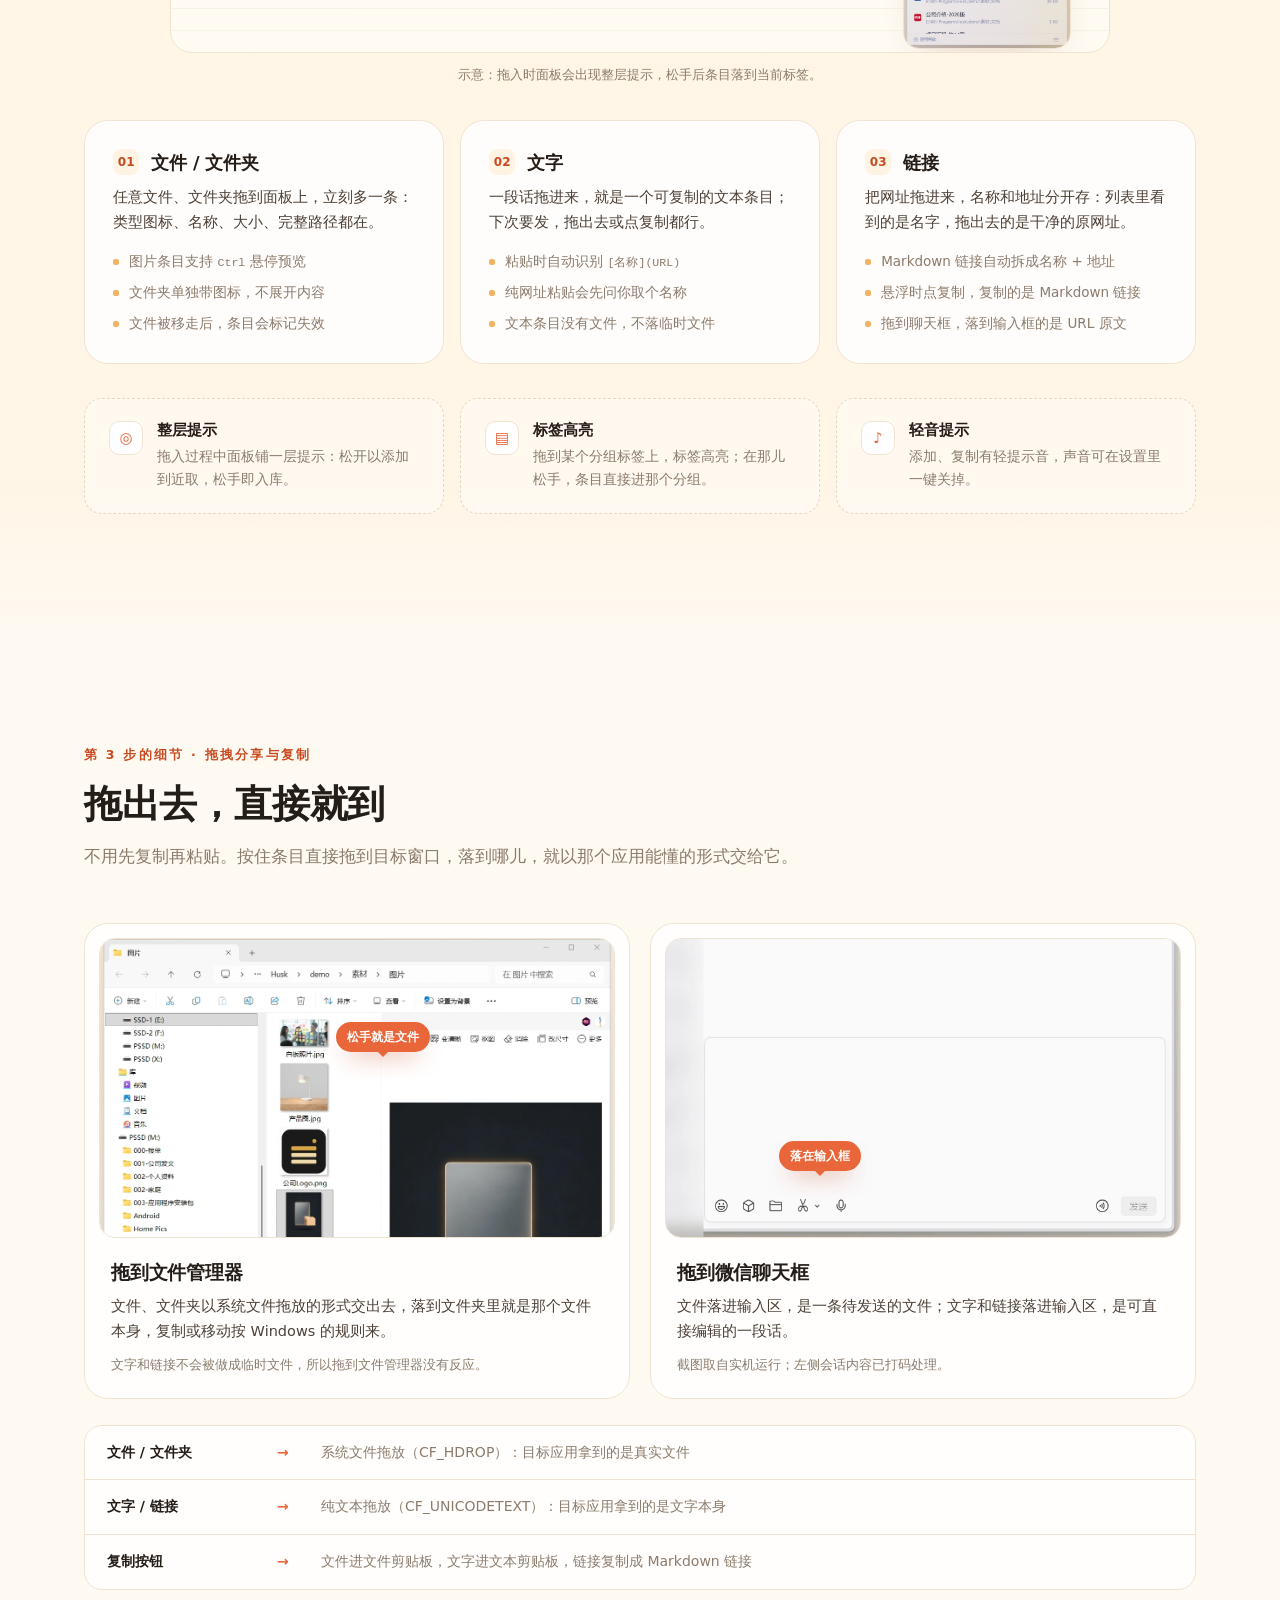
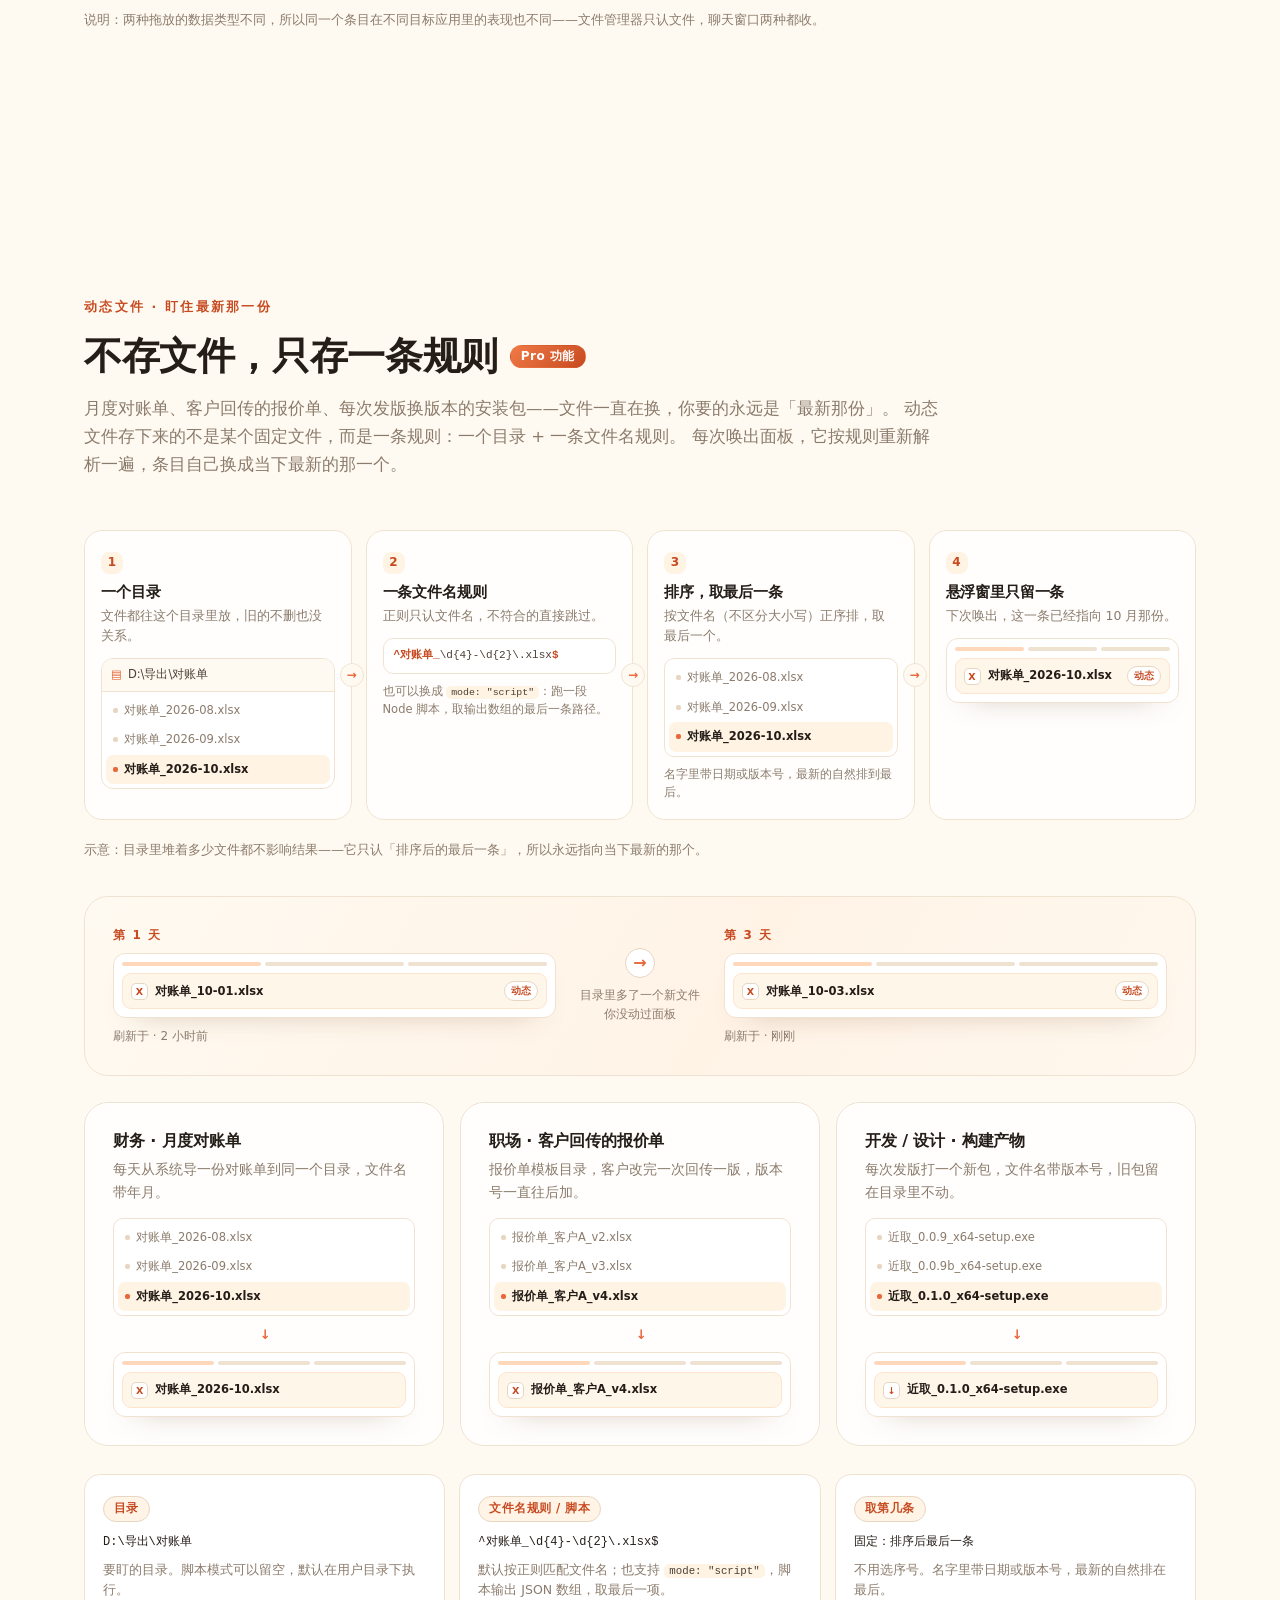
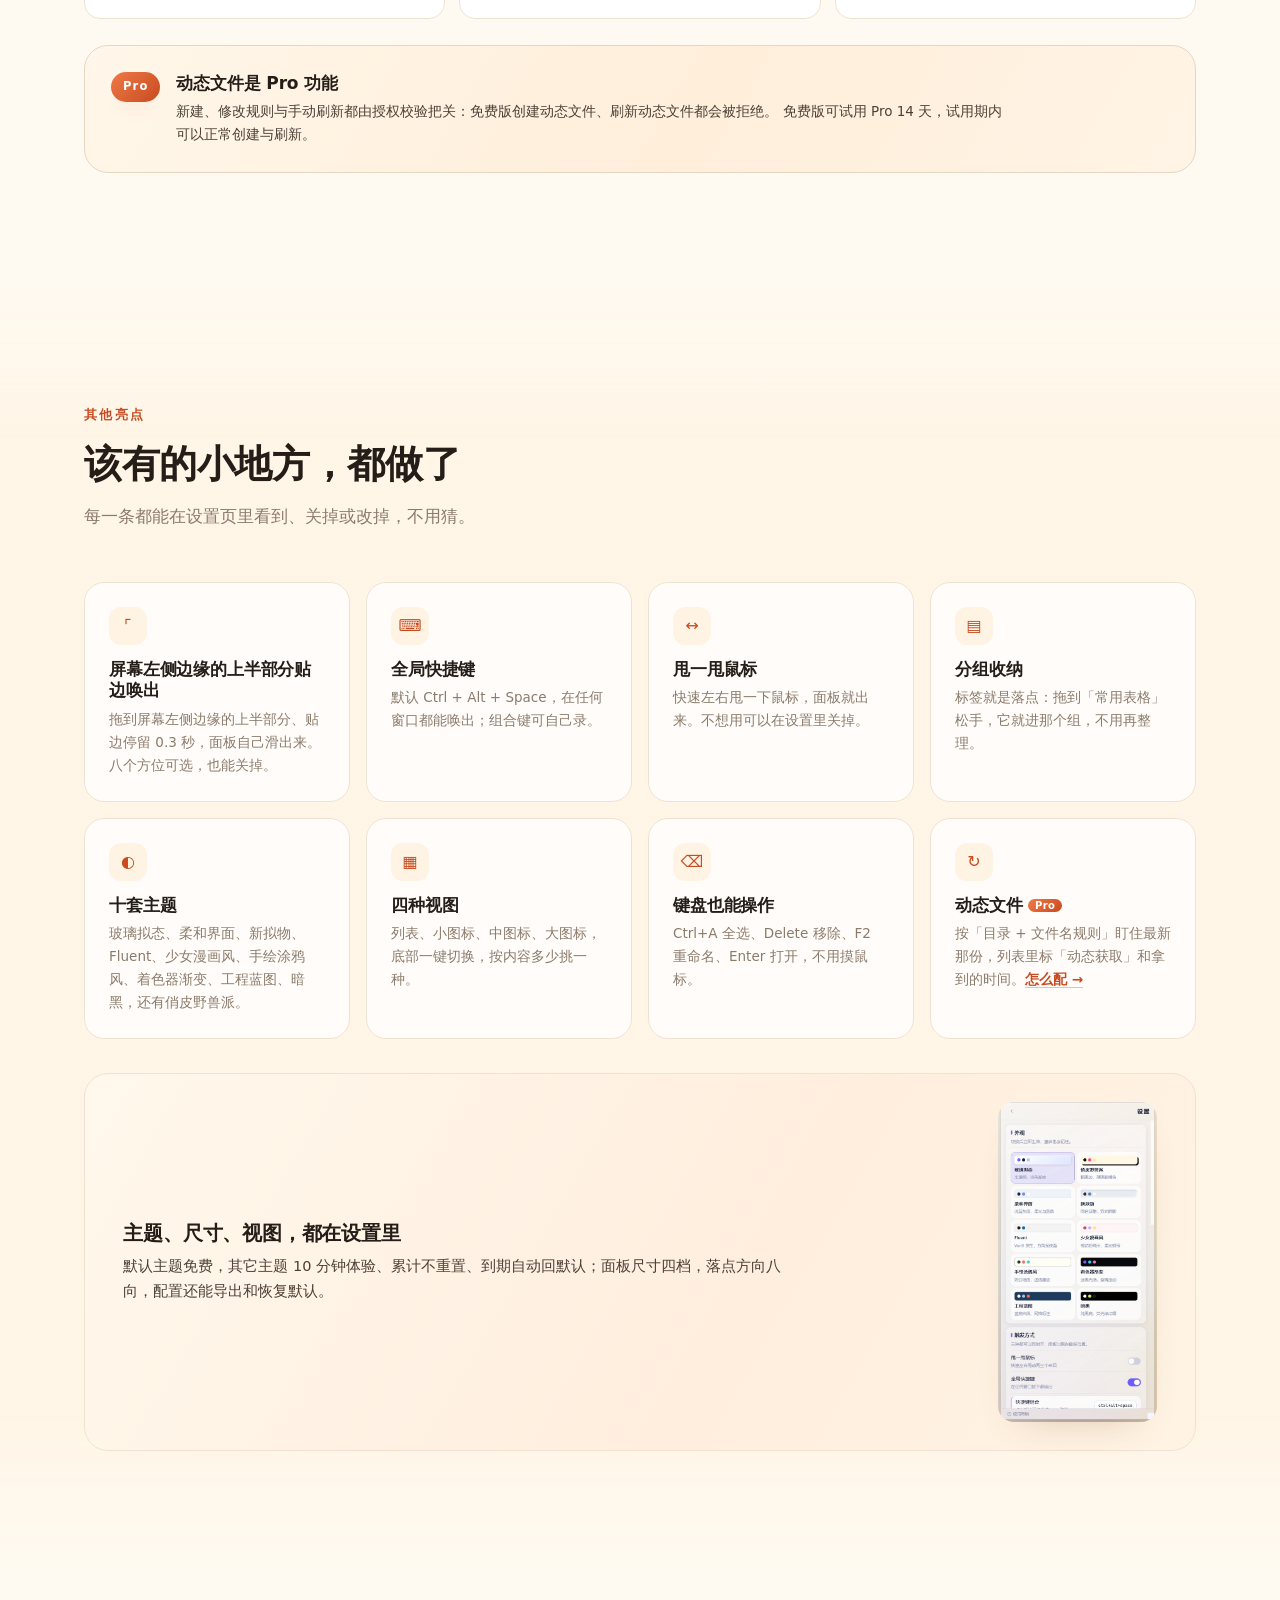
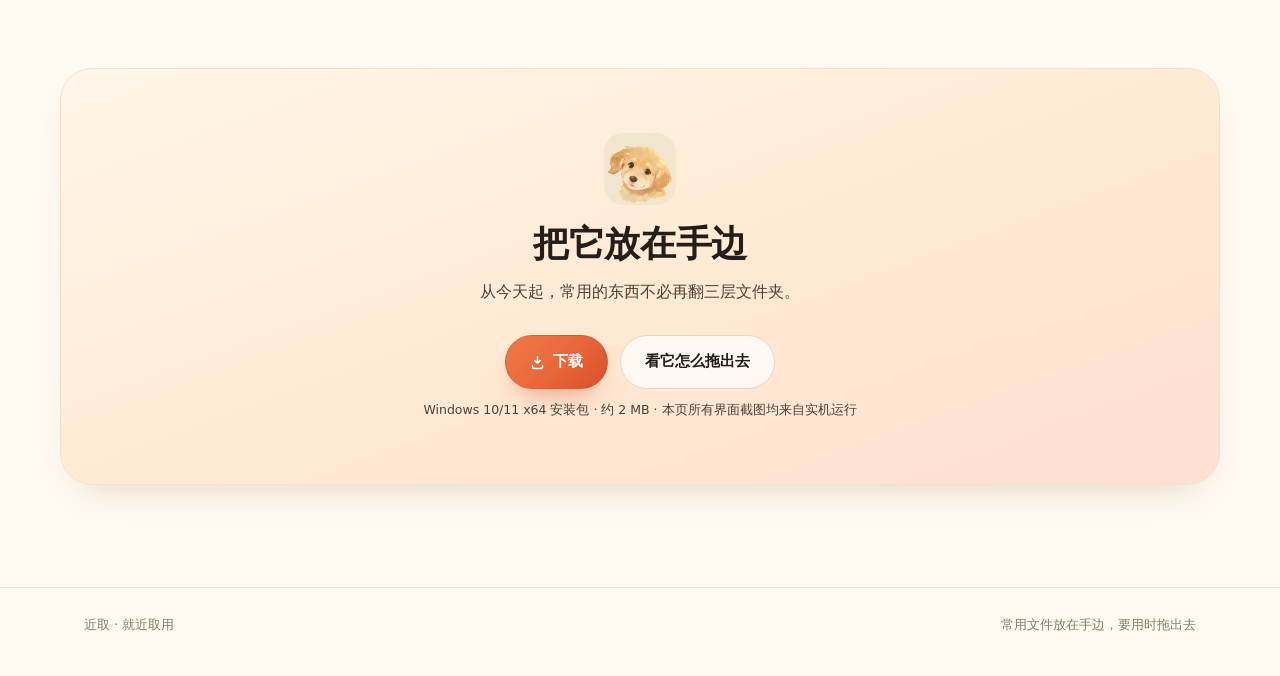
==== commit ee3a9991: "fix 修改落地页文案" ====
--- a/index.html
+++ b/index.html
@@ -21,8 +21,8 @@
       <em>Windows</em>
     </div>
     <nav class="nav">
-      <a href="#pain">为什么</a>
-      <a href="#start">三步上手</a>
+      <a href="#pain">痛点</a>
+      <a href="#start">解决方案：三步上手</a>
       <a href="#what">是什么</a>
       <a href="#drag-in">拖进来</a>
       <a href="#drag-out">拖出去</a>
@@ -79,7 +79,7 @@
     <div class="wrap">
       <div class="sec-head reveal">
         <p class="eyebrow">日常</p>
-        <h2>东西都在，就是不在手边</h2>
+        <h2>痛点：东西都在，就是不在手边</h2>
         <p class="sec-lead">
           常用的文件和链接，散在下载目录、桌面、聊天记录和三四层深的文件夹里。
           真要用的那一刻，得从这些地方一路翻过去，时间花在找，而不是用。
@@ -115,7 +115,7 @@
     <div class="wrap">
       <div class="sec-head reveal">
         <p class="eyebrow">上手 · 先学会这一下</p>
-        <h2>三步，就顺了<span class="head-badge">第 1 步 · 最关键</span></h2>
+        <h2>解决方案：三步，就顺了<span class="head-badge">第 1 步 · 最关键</span></h2>
         <p class="sec-lead">
           装好之后它不会自己弹出来，先用一个小动作把它叫到眼前。
           之后就三步：唤出 → 收进来 → 拖出去。
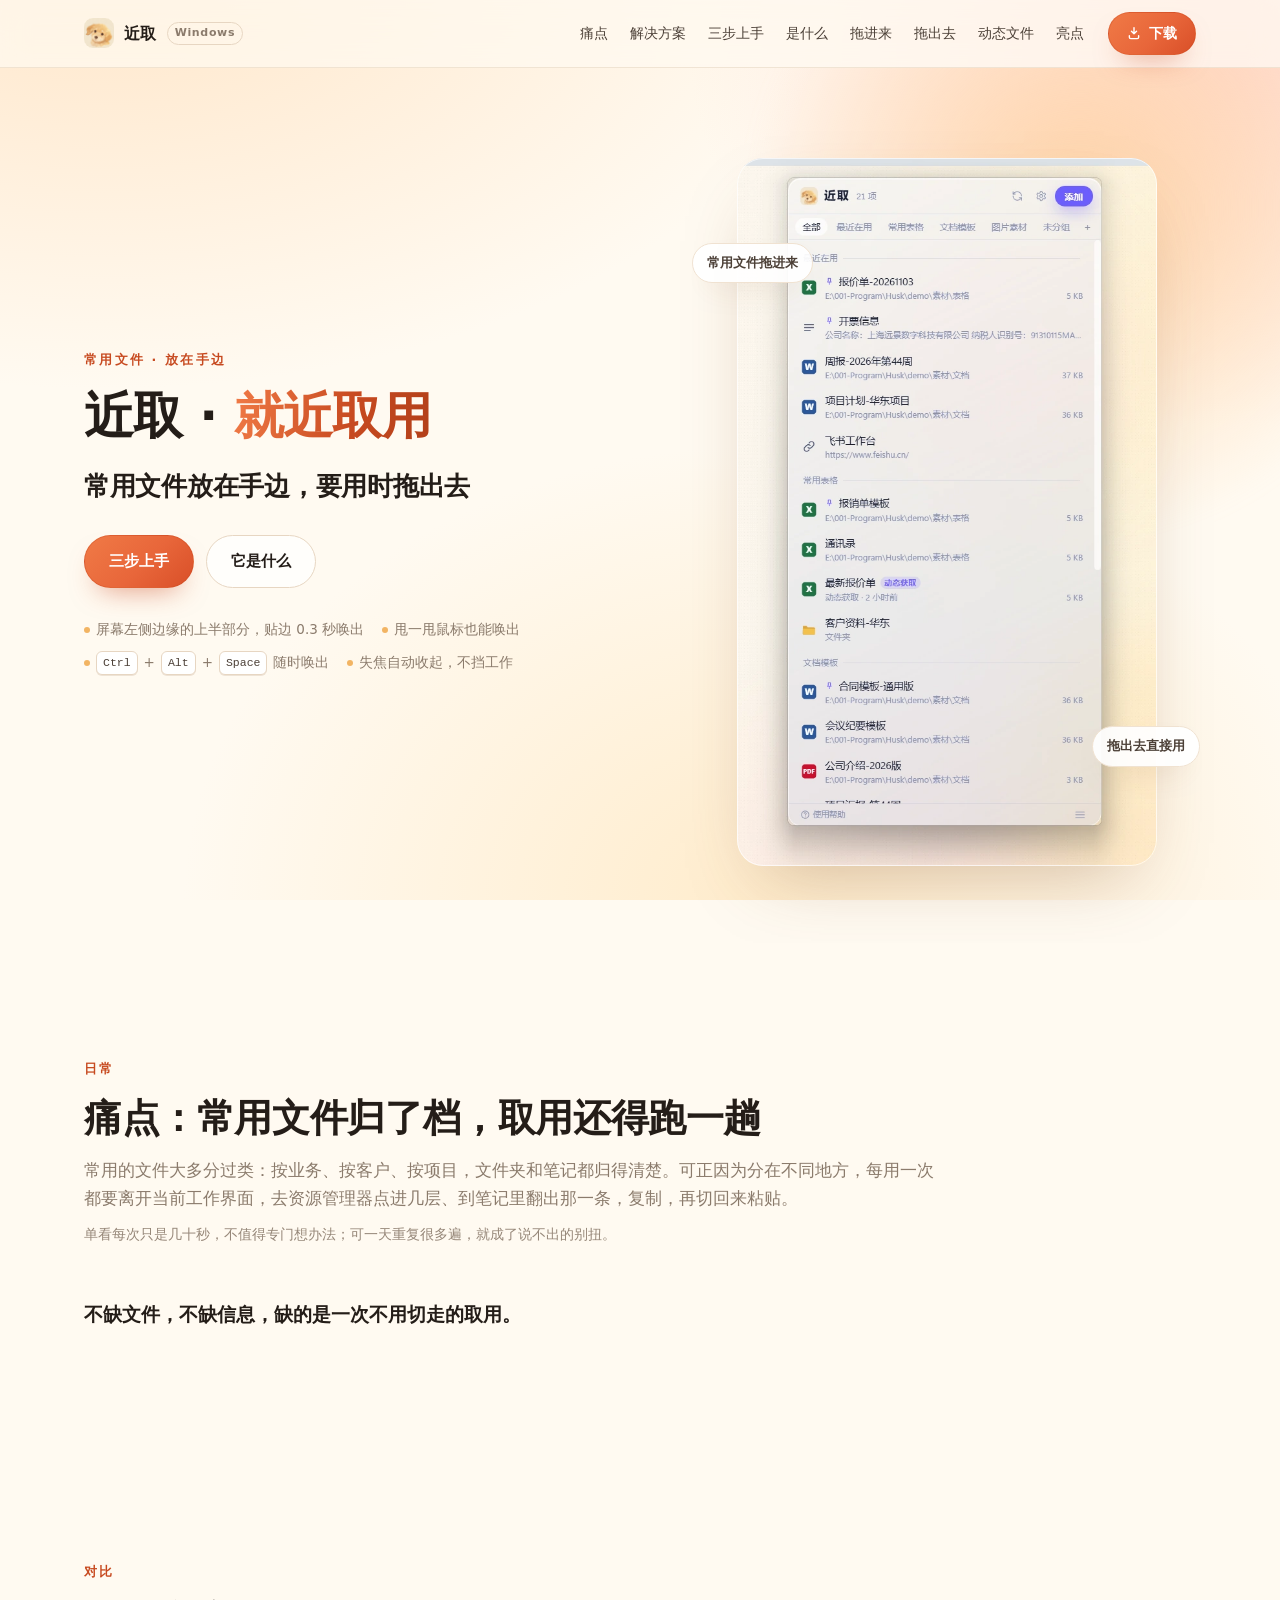
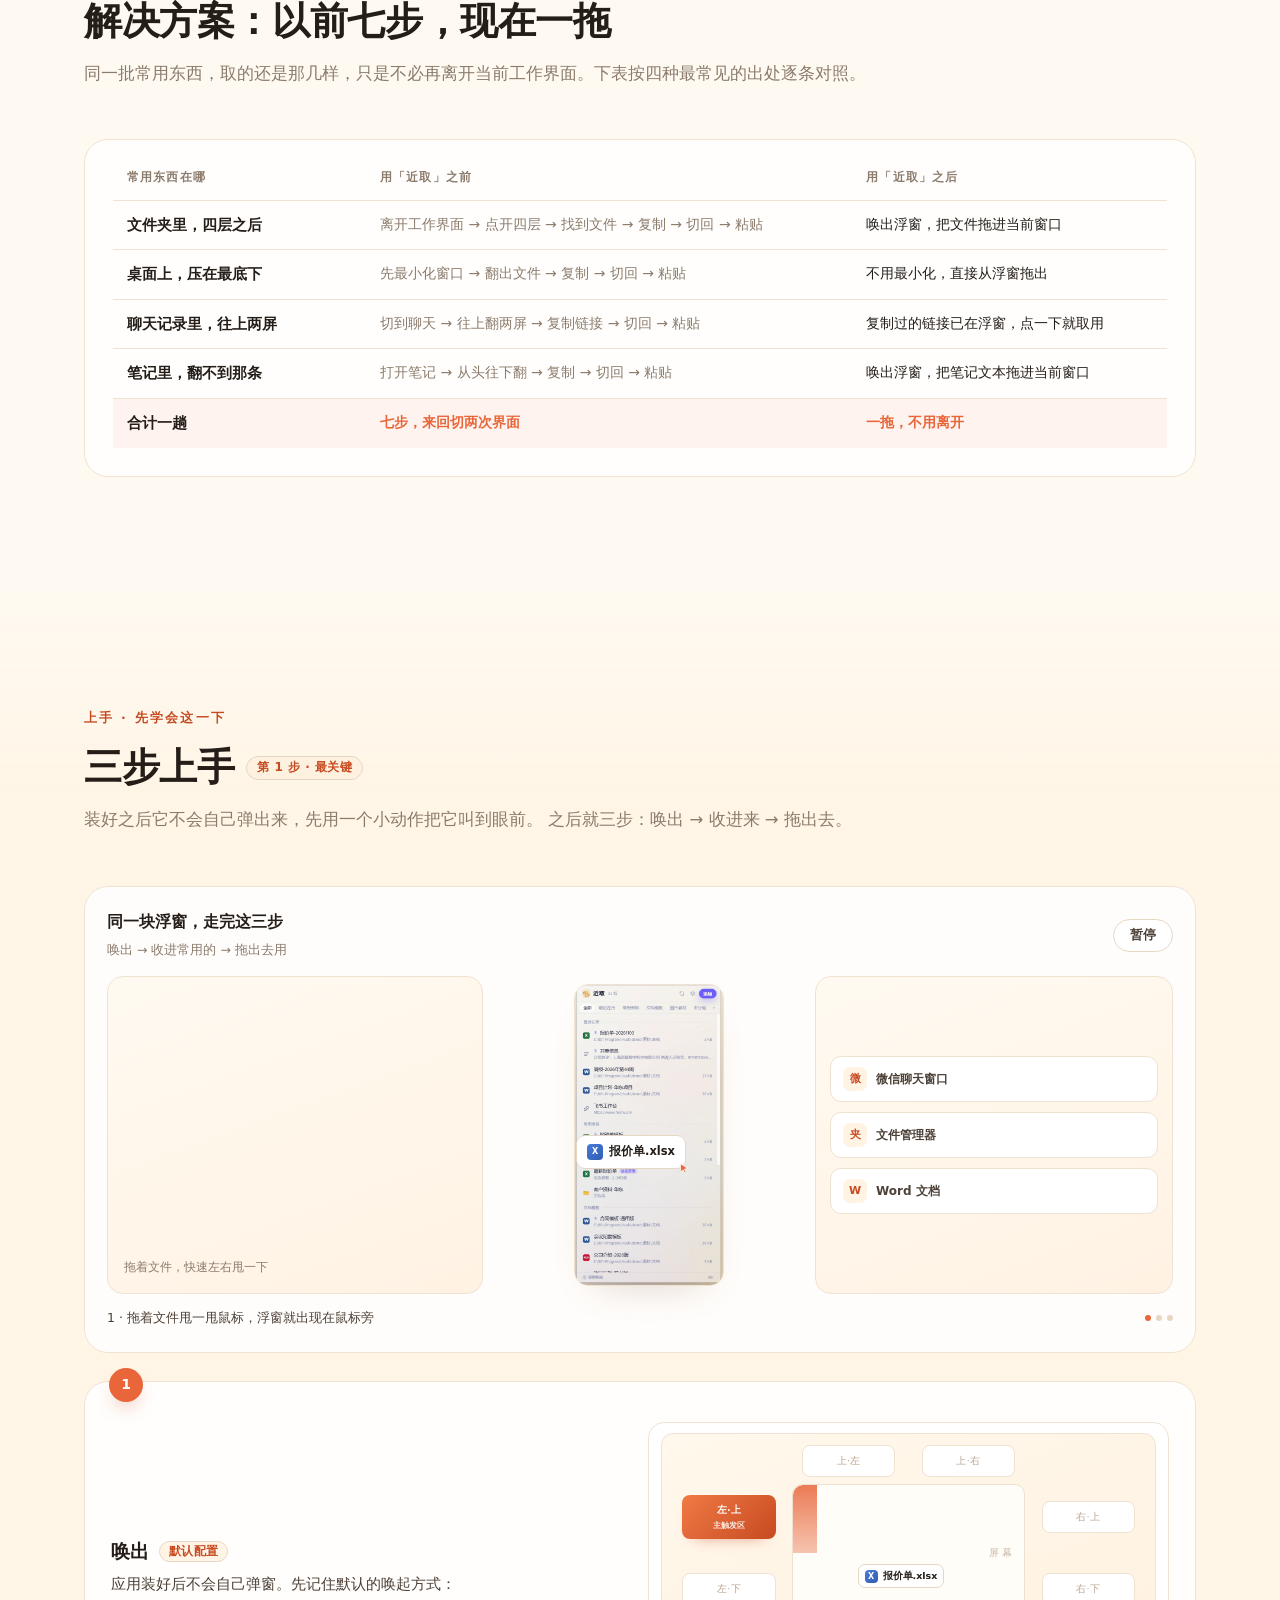
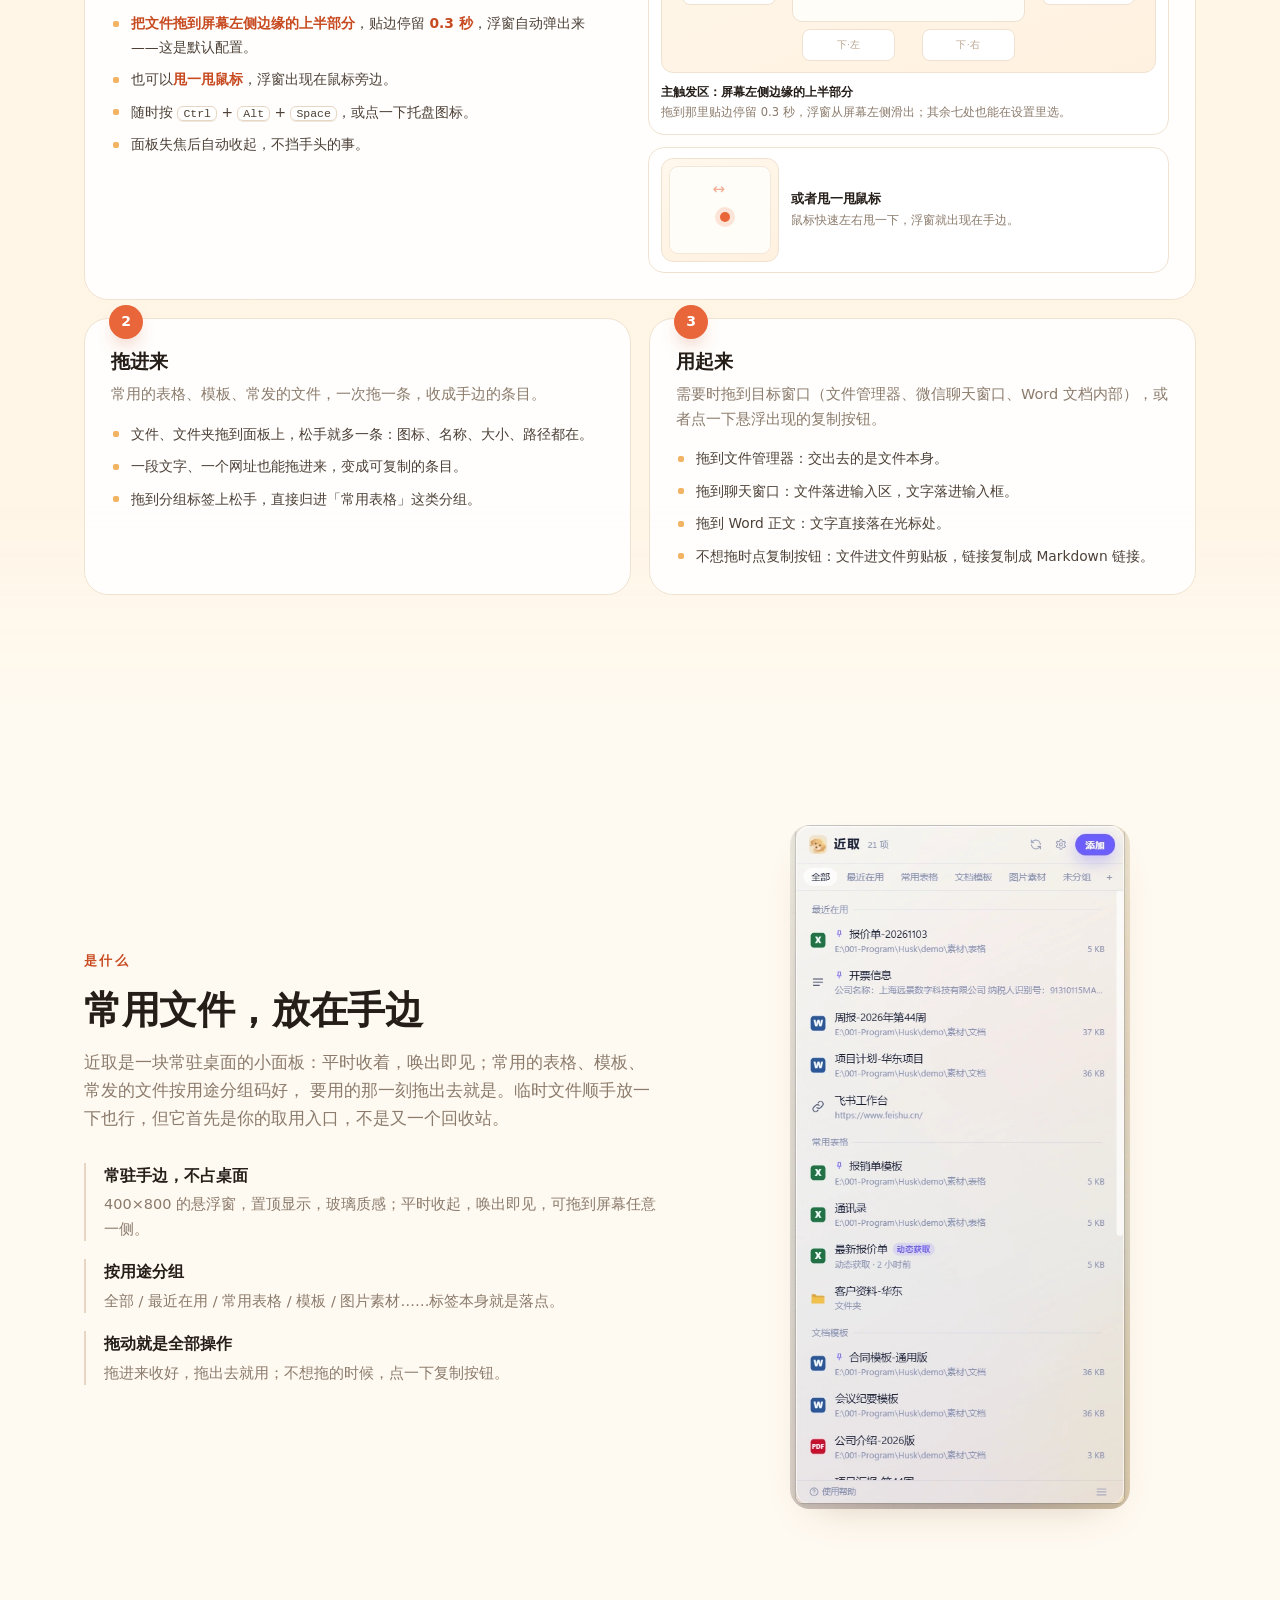
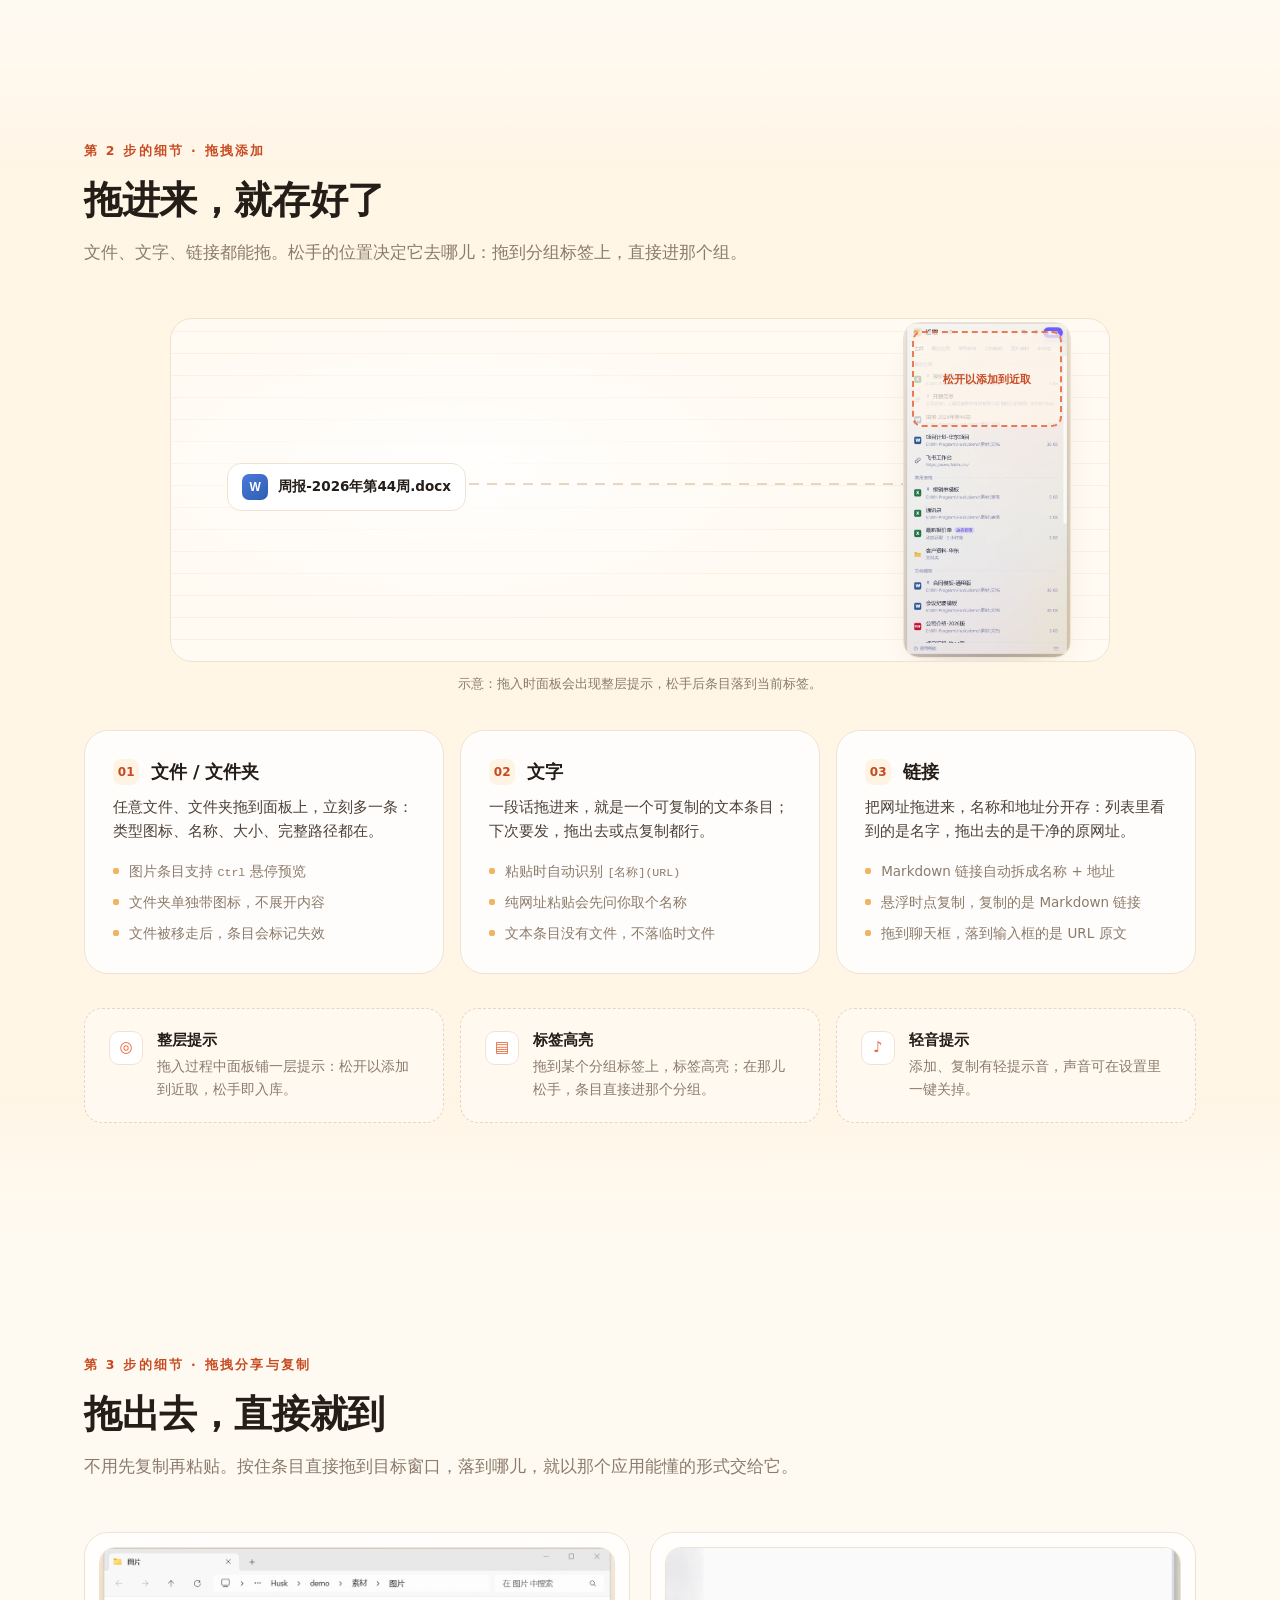
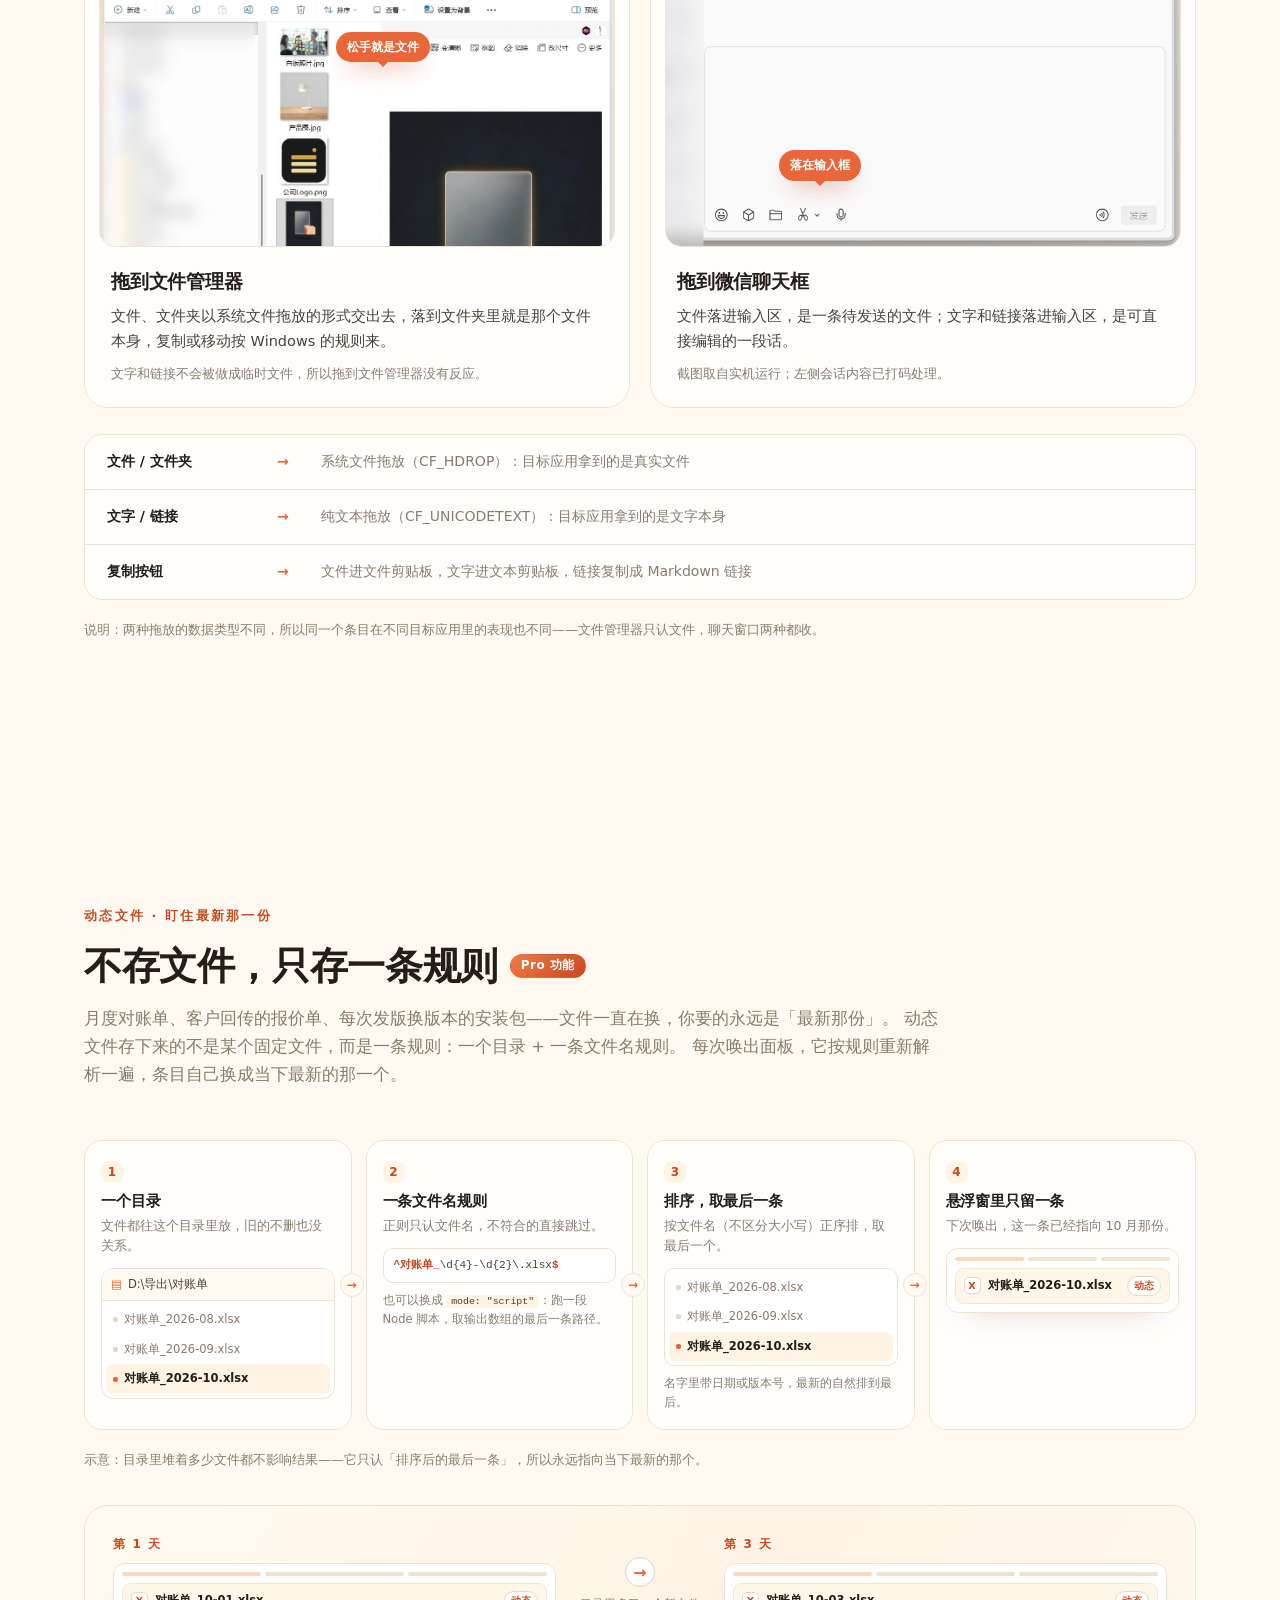
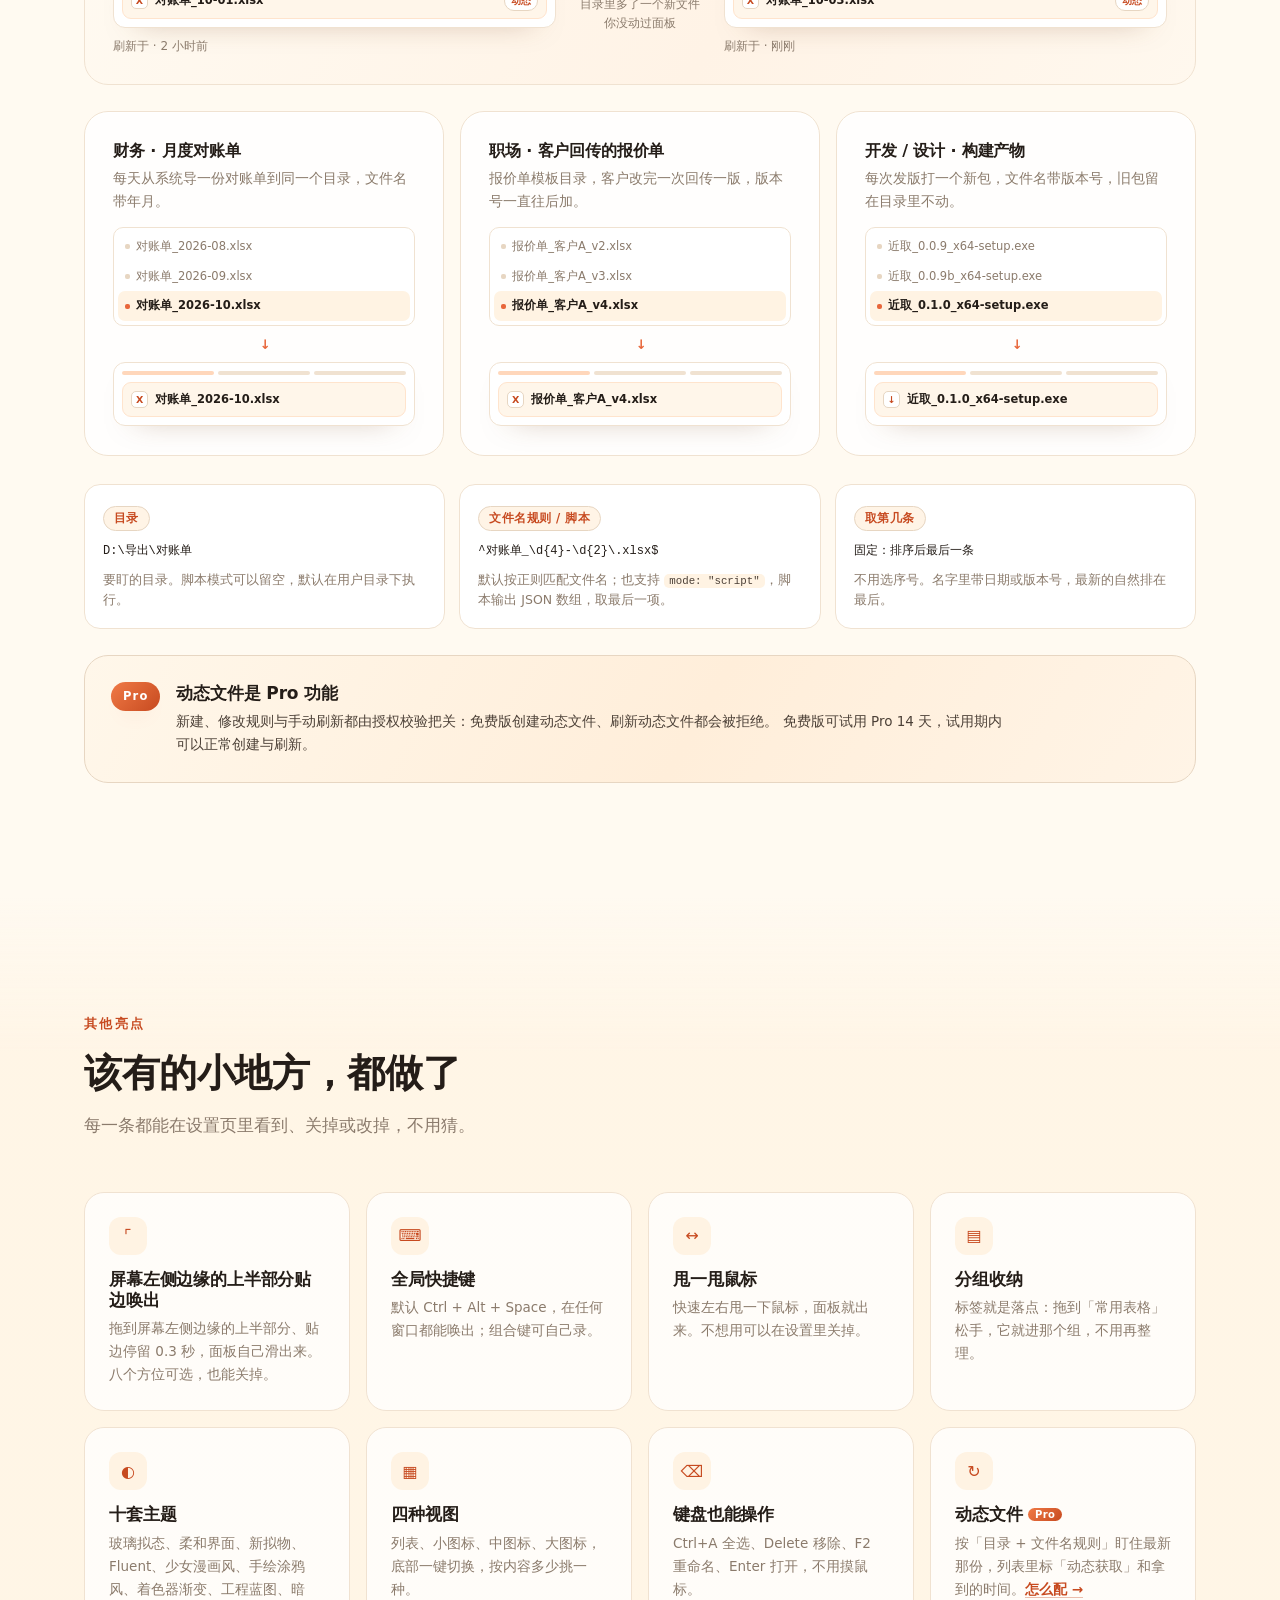
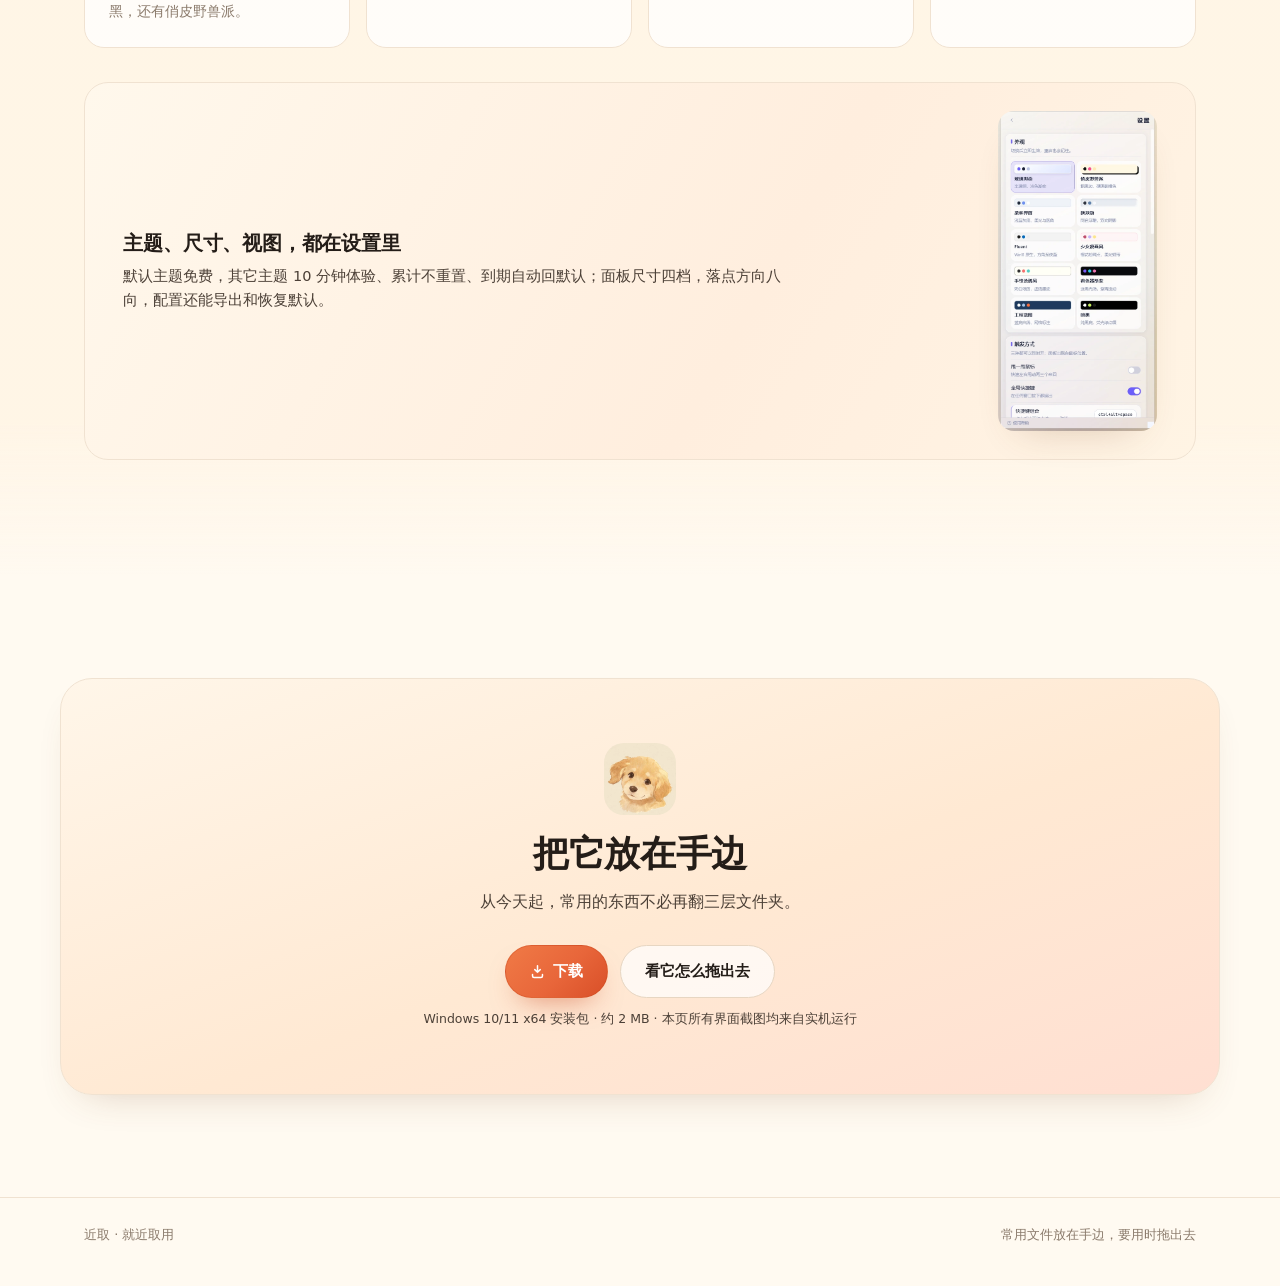
==== commit 07a3ba17: "fix 优化文案" ====
--- a/index.html
+++ b/index.html
@@ -22,7 +22,8 @@
     </div>
     <nav class="nav">
       <a href="#pain">痛点</a>
-      <a href="#start">解决方案：三步上手</a>
+      <a href="#solution">解决方案</a>
+      <a href="#start">三步上手</a>
       <a href="#what">是什么</a>
       <a href="#drag-in">拖进来</a>
       <a href="#drag-out">拖出去</a>
@@ -79,33 +80,59 @@
     <div class="wrap">
       <div class="sec-head reveal">
         <p class="eyebrow">日常</p>
-        <h2>痛点：东西都在，就是不在手边</h2>
-        <p class="sec-lead">
-          常用的文件和链接，散在下载目录、桌面、聊天记录和三四层深的文件夹里。
-          真要用的那一刻，得从这些地方一路翻过去，时间花在找，而不是用。
-        </p>
-      </div>
-      <div class="pain-grid">
-        <article class="card pain reveal">
-          <span class="num">01</span>
-          <h3>下载目录是一条倒序流水</h3>
-          <p>表格、图片、安装包全按时间堆在同一个列表里，名字还常常只差一个日期。</p>
-        </article>
-        <article class="card pain reveal" data-delay="1">
-          <span class="num">02</span>
-          <h3>桌面上的文件被窗口盖住</h3>
-          <p>常用的几份摊在桌面，一开窗口就压在下面，只能先最小化窗口再翻找。</p>
-        </article>
-        <article class="card pain reveal" data-delay="2">
-          <span class="num">03</span>
-          <h3>链接沉在聊天记录里</h3>
-          <p>上周发过的地址，要往上翻两屏才见得到；翻到了，还得再复制一次。</p>
-        </article>
-        <article class="card pain reveal" data-delay="3">
-          <span class="num">04</span>
-          <h3>深层文件夹要连点四下</h3>
-          <p>项目 / 客户 / 2026 / 终版_v3，要用的那一份在最里面，每周都要重走一遍这条路径。</p>
-        </article>
+        <h2>痛点：常用文件归了档，取用还得跑一趟</h2>
+        <p class="sec-lead">常用的文件大多分过类：按业务、按客户、按项目，文件夹和笔记都归得清楚。可正因为分在不同地方，每用一次都要离开当前工作界面，去资源管理器点进几层、到笔记里翻出那一条，复制，再切回来粘贴。</p>
+        <p class="sec-note">单看每次只是几十秒，不值得专门想办法；可一天重复很多遍，就成了说不出的别扭。</p>
+      </div>
+      <p class="sec-close reveal">不缺文件，不缺信息，缺的是一次不用切走的取用。</p>
+    </div>
+  </section>
+
+  <!-- ============ 解决方案：前后对比 ============ -->
+  <section id="solution" class="section">
+    <div class="wrap">
+      <div class="sec-head reveal">
+        <p class="eyebrow">对比</p>
+        <h2>解决方案：以前七步，现在一拖</h2>
+        <p class="sec-lead">同一批常用东西，取的还是那几样，只是不必再离开当前工作界面。下表按四种最常见的出处逐条对照。</p>
+      </div>
+      <div class="cmp reveal">
+        <table class="cmp-table">
+          <thead>
+            <tr>
+              <th scope="col">常用东西在哪</th>
+              <th scope="col">用「近取」之前</th>
+              <th scope="col">用「近取」之后</th>
+            </tr>
+          </thead>
+          <tbody>
+            <tr>
+              <th scope="row">文件夹里，四层之后</th>
+              <td data-label="之前">离开工作界面 → 点开四层 → 找到文件 → 复制 → 切回 → 粘贴</td>
+              <td data-label="之后">唤出浮窗，把文件拖进当前窗口</td>
+            </tr>
+            <tr>
+              <th scope="row">桌面上，压在最底下</th>
+              <td data-label="之前">先最小化窗口 → 翻出文件 → 复制 → 切回 → 粘贴</td>
+              <td data-label="之后">不用最小化，直接从浮窗拖出</td>
+            </tr>
+            <tr>
+              <th scope="row">聊天记录里，往上两屏</th>
+              <td data-label="之前">切到聊天 → 往上翻两屏 → 复制链接 → 切回 → 粘贴</td>
+              <td data-label="之后">复制过的链接已在浮窗，点一下就取用</td>
+            </tr>
+            <tr>
+              <th scope="row">笔记里，翻不到那条</th>
+              <td data-label="之前">打开笔记 → 从头往下翻 → 复制 → 切回 → 粘贴</td>
+              <td data-label="之后">唤出浮窗，把笔记文本拖进当前窗口</td>
+            </tr>
+            <tr class="cmp-total">
+              <th scope="row">合计一趟</th>
+              <td data-label="之前">七步，来回切两次界面</td>
+              <td data-label="之后">一拖，不用离开</td>
+            </tr>
+          </tbody>
+        </table>
       </div>
     </div>
   </section>
@@ -115,7 +142,7 @@
     <div class="wrap">
       <div class="sec-head reveal">
         <p class="eyebrow">上手 · 先学会这一下</p>
-        <h2>解决方案：三步，就顺了<span class="head-badge">第 1 步 · 最关键</span></h2>
+        <h2>三步上手<span class="head-badge">第 1 步 · 最关键</span></h2>
         <p class="sec-lead">
           装好之后它不会自己弹出来，先用一个小动作把它叫到眼前。
           之后就三步：唤出 → 收进来 → 拖出去。
--- a/assets/css/styles.css
+++ b/assets/css/styles.css
@@ -331,21 +331,53 @@
 }
 
 /* ---------- 痛点 ---------- */
-.pain-grid {
-  display: grid;
-  grid-template-columns: repeat(4, minmax(0, 1fr));
-  gap: 16px;
-}
-.pain .num {
-  display: inline-block;
-  font-size: 12px;
-  font-weight: 700;
-  letter-spacing: .12em;
-  color: var(--coral);
-  margin-bottom: 14px;
-}
-.pain h3 { font-size: 18px; margin-bottom: 8px; }
-.pain p { color: var(--muted); font-size: 14.5px; }
+.sec-note {
+  margin-top: 10px;
+  color: var(--muted);
+  font-size: 14px;
+  opacity: .9;
+}
+
+.cmp {
+  border: 1px solid var(--line);
+  border-radius: var(--radius);
+  background: rgba(255, 255, 255, .82);
+  padding: clamp(18px, 2.2vw, 28px);
+}
+.cmp-table { width: 100%; border-collapse: collapse; font-size: 14px; }
+.cmp-table th,
+.cmp-table td {
+  text-align: left;
+  vertical-align: top;
+  padding: 12px 14px;
+  border-top: 1px solid var(--line);
+}
+.cmp-table thead th {
+  border-top: 0;
+  padding-top: 0;
+  font-size: 11.5px;
+  font-weight: 600;
+  letter-spacing: .1em;
+  color: var(--muted);
+}
+.cmp-table tbody th {
+  width: 24%;
+  font-size: 14.5px;
+  font-weight: 600;
+}
+.cmp-table tbody td { color: var(--muted); line-height: 1.65; }
+.cmp-table tbody tr:not(.cmp-total) td:last-child { color: inherit; font-weight: 500; }
+.cmp-table tbody tr:hover { background: rgba(0, 0, 0, .015); }
+.cmp-total,
+.cmp-table tbody tr.cmp-total:hover { background: rgba(232, 102, 58, .07); }
+.cmp-total th { color: inherit; }
+.cmp-table tbody tr.cmp-total td { font-weight: 600; color: var(--coral); }
+
+.sec-close {
+  margin-top: 22px;
+  font-size: clamp(16px, 1.6vw, 19px);
+  font-weight: 600;
+}
 
 /* ---------- 是什么 ---------- */
 .what-grid {
@@ -1713,7 +1745,6 @@
   .float-chip-b { right: 4%; }
   .what-grid { grid-template-columns: 1fr; }
   .what-visual { order: -1; }
-  .pain-grid { grid-template-columns: repeat(2, minmax(0, 1fr)); }
   .feat-grid { grid-template-columns: repeat(2, minmax(0, 1fr)); }
   .theme-note { grid-template-columns: 1fr; }
   .theme-shot { margin: 0 auto; max-height: 420px; }
@@ -1740,7 +1771,33 @@
   .type-arrow { display: none; }
   .type-strip { border-radius: 16px; }
   .out-visual { height: 240px; }
-  .pain-grid, .feat-grid { grid-template-columns: 1fr; }
+  .feat-grid { grid-template-columns: 1fr; }
+  .cmp-table thead { display: none; }
+  .cmp-table,
+  .cmp-table tbody,
+  .cmp-table tr,
+  .cmp-table th,
+  .cmp-table td { display: block; width: auto; }
+  .cmp-table tr {
+    border: 1px solid var(--line);
+    border-radius: 14px;
+    padding: 12px 14px;
+    margin-bottom: 10px;
+  }
+  .cmp-table tr:hover { background: transparent; }
+  .cmp-table th,
+  .cmp-table td { border-top: 0; padding: 4px 0; }
+  .cmp-table tbody th { width: auto; margin-bottom: 6px; }
+  .cmp-table td::before {
+    content: attr(data-label);
+    display: block;
+    font-size: 10.5px;
+    font-weight: 600;
+    letter-spacing: .1em;
+    color: var(--muted);
+    opacity: .75;
+    margin-bottom: 2px;
+  }
   .cta-inner { border-radius: 24px; }
   .foot-inner { flex-direction: column; }
   .head-badge { display: inline-block; margin-left: 8px; font-size: 11px; padding: 2px 8px; }
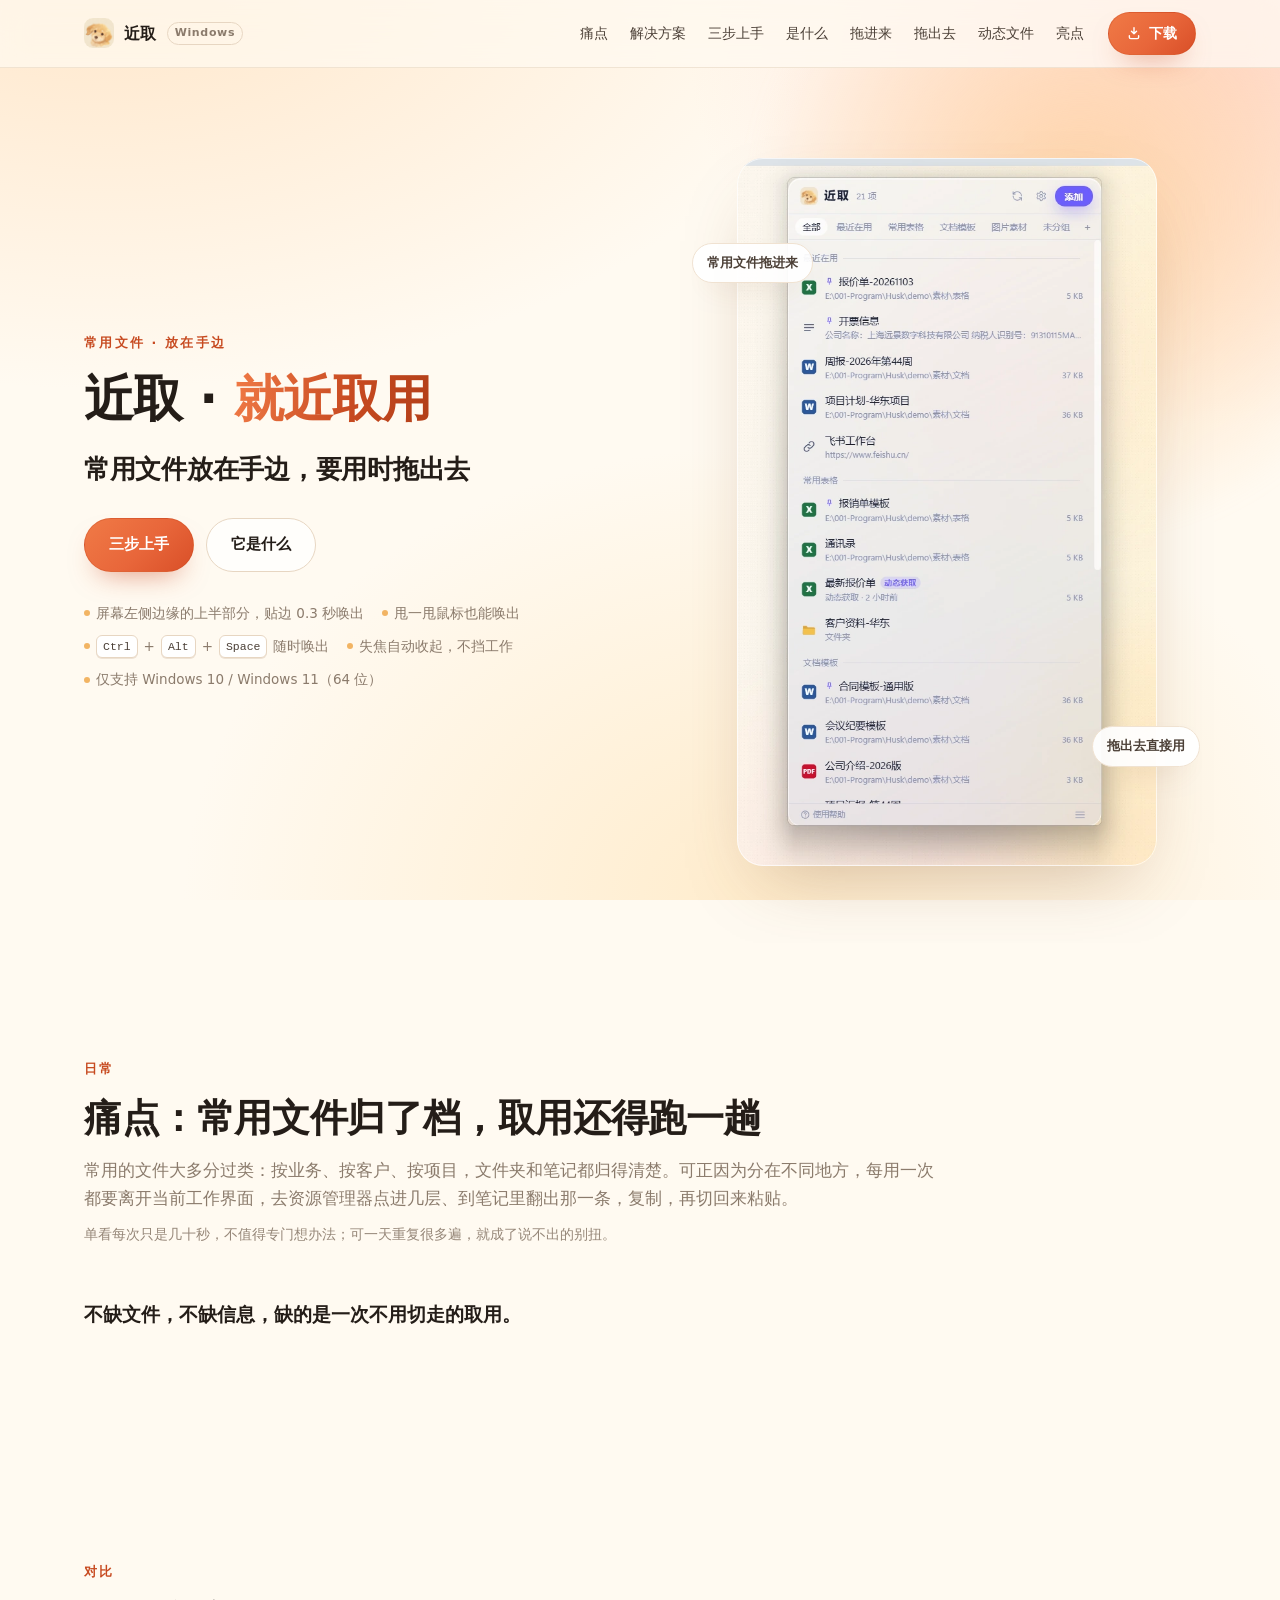
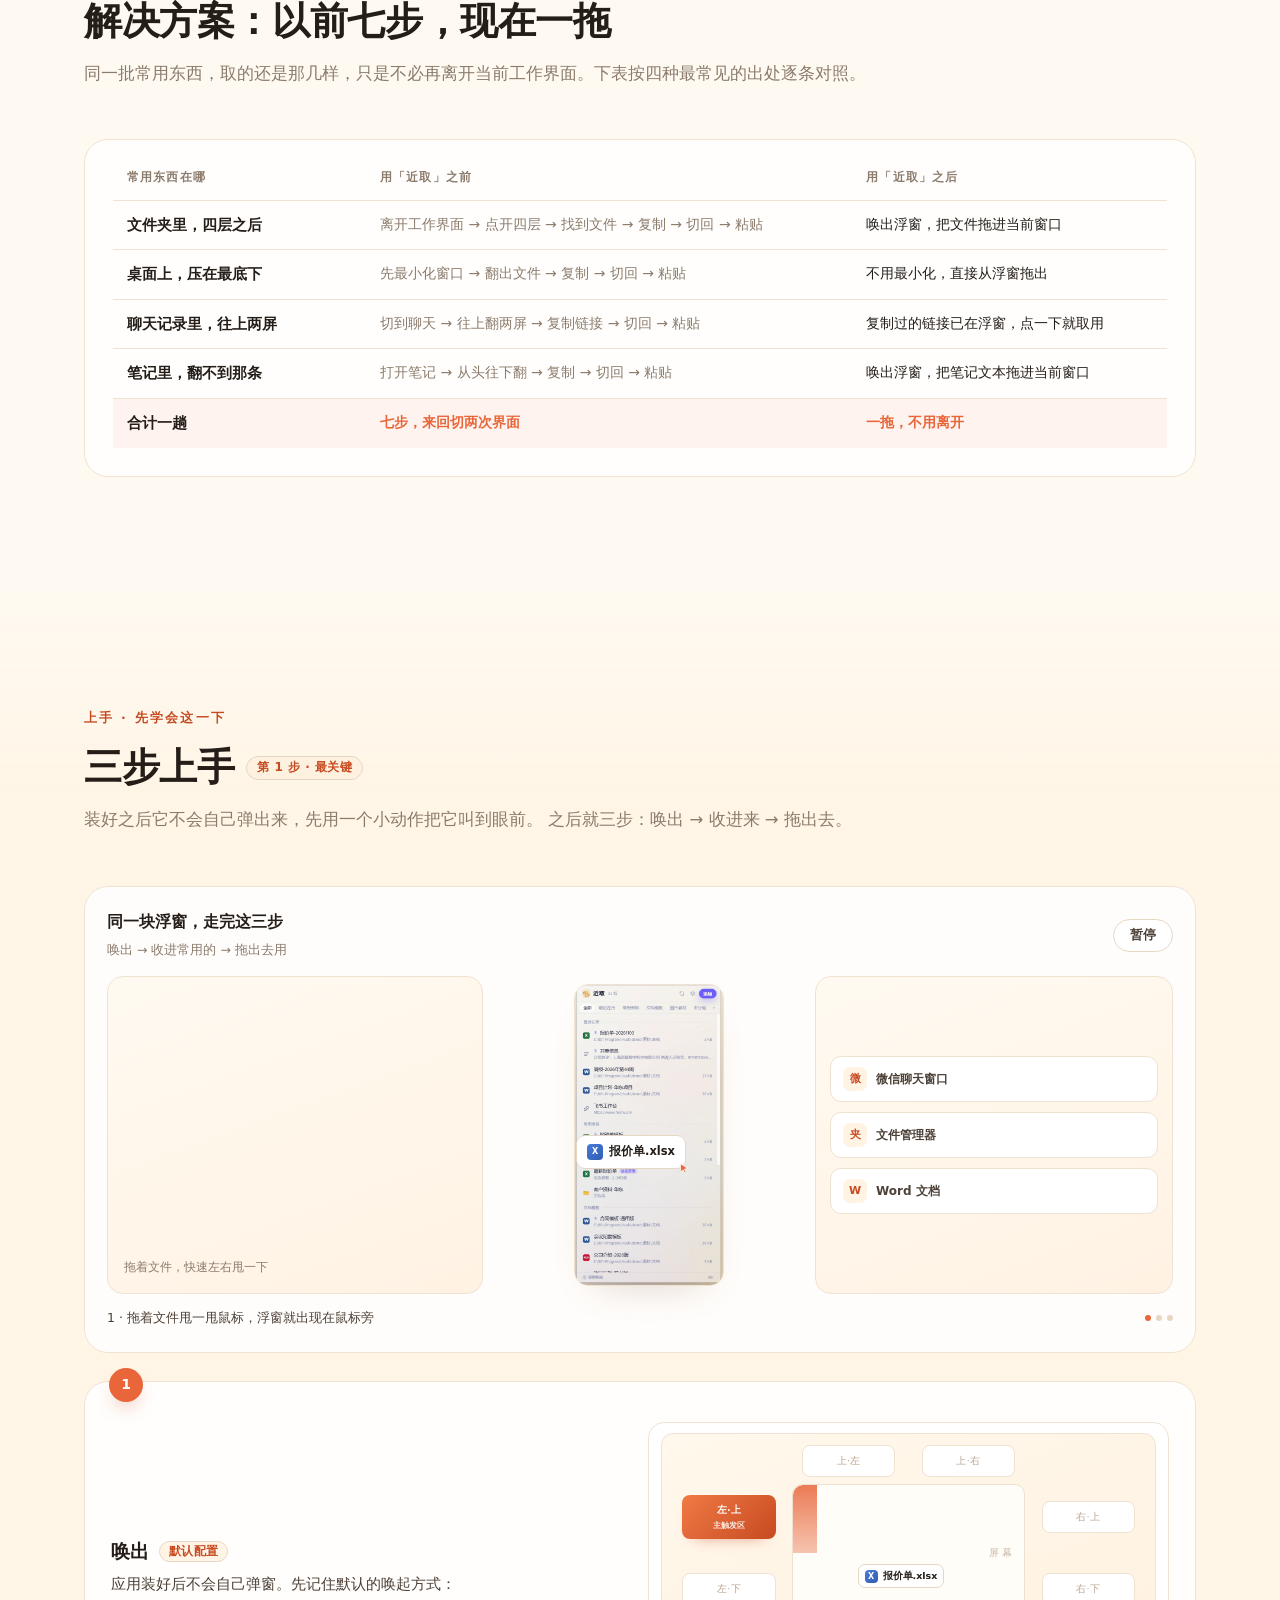
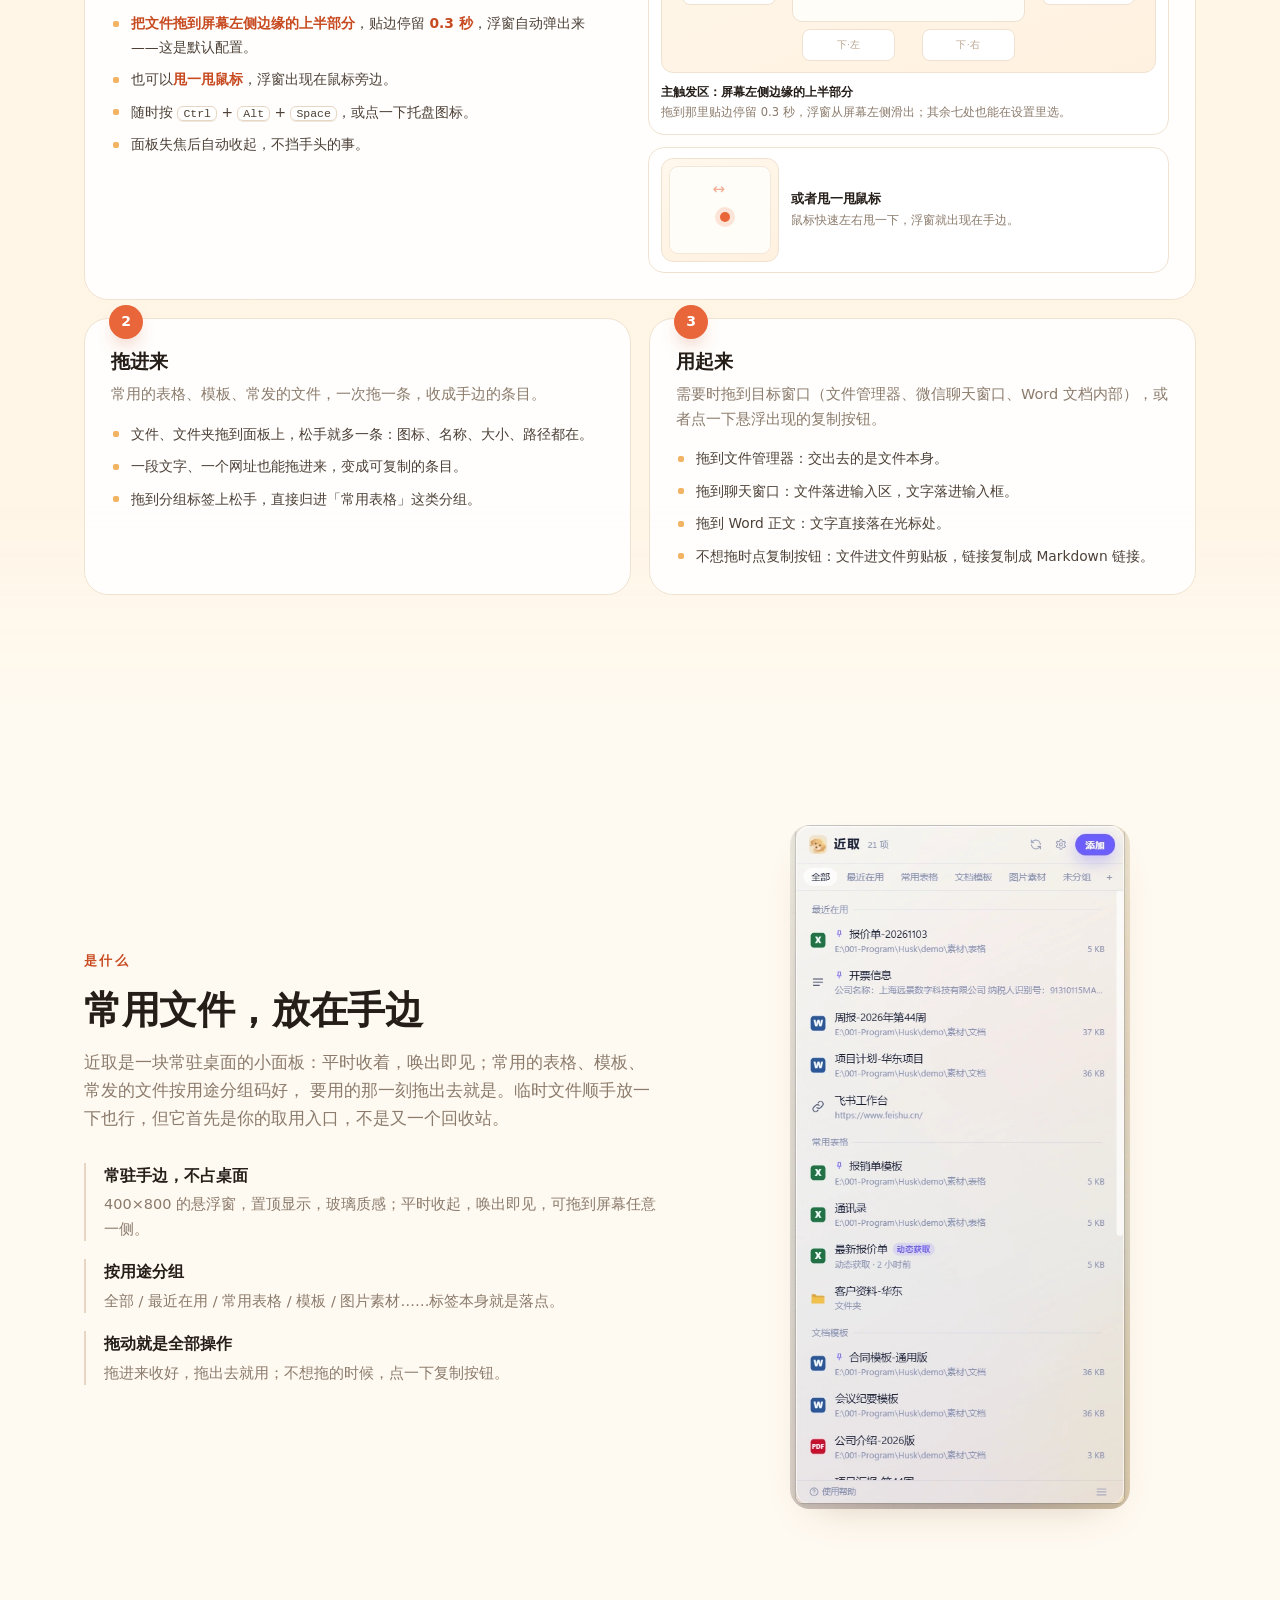
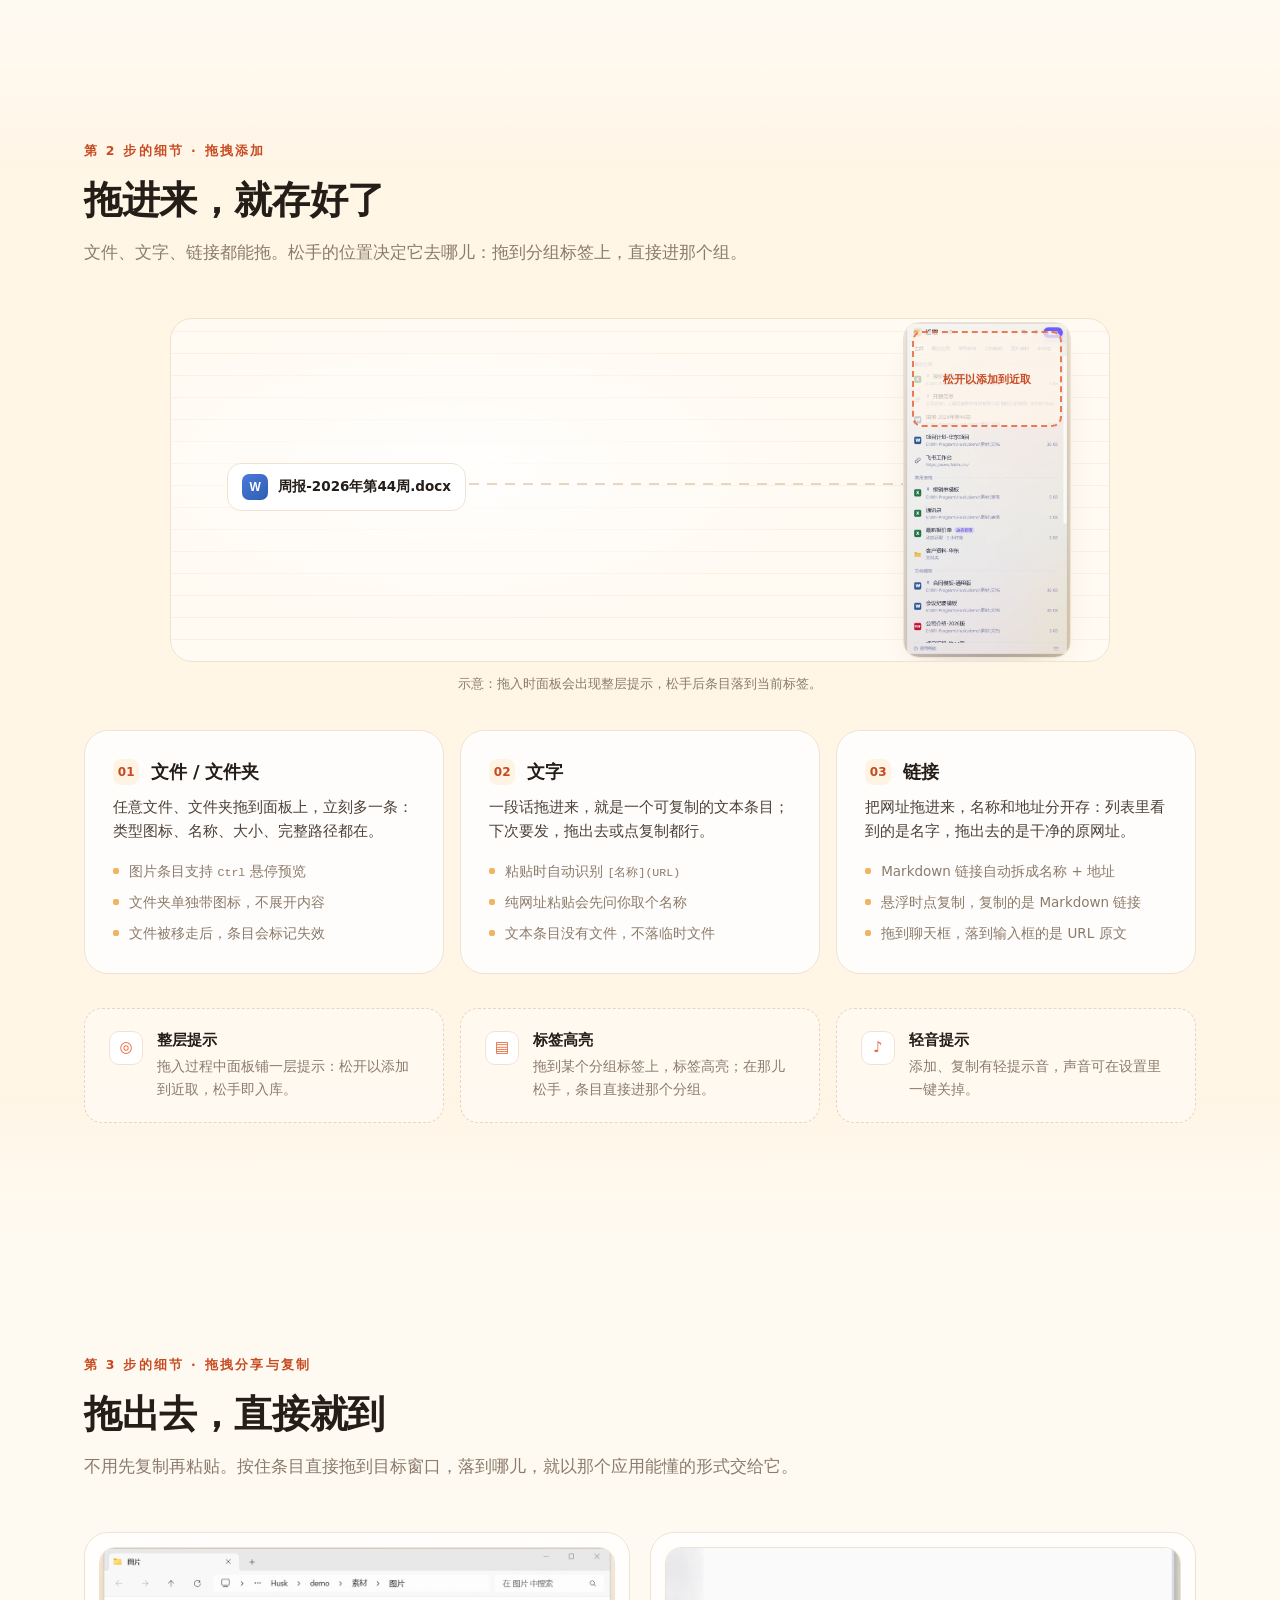
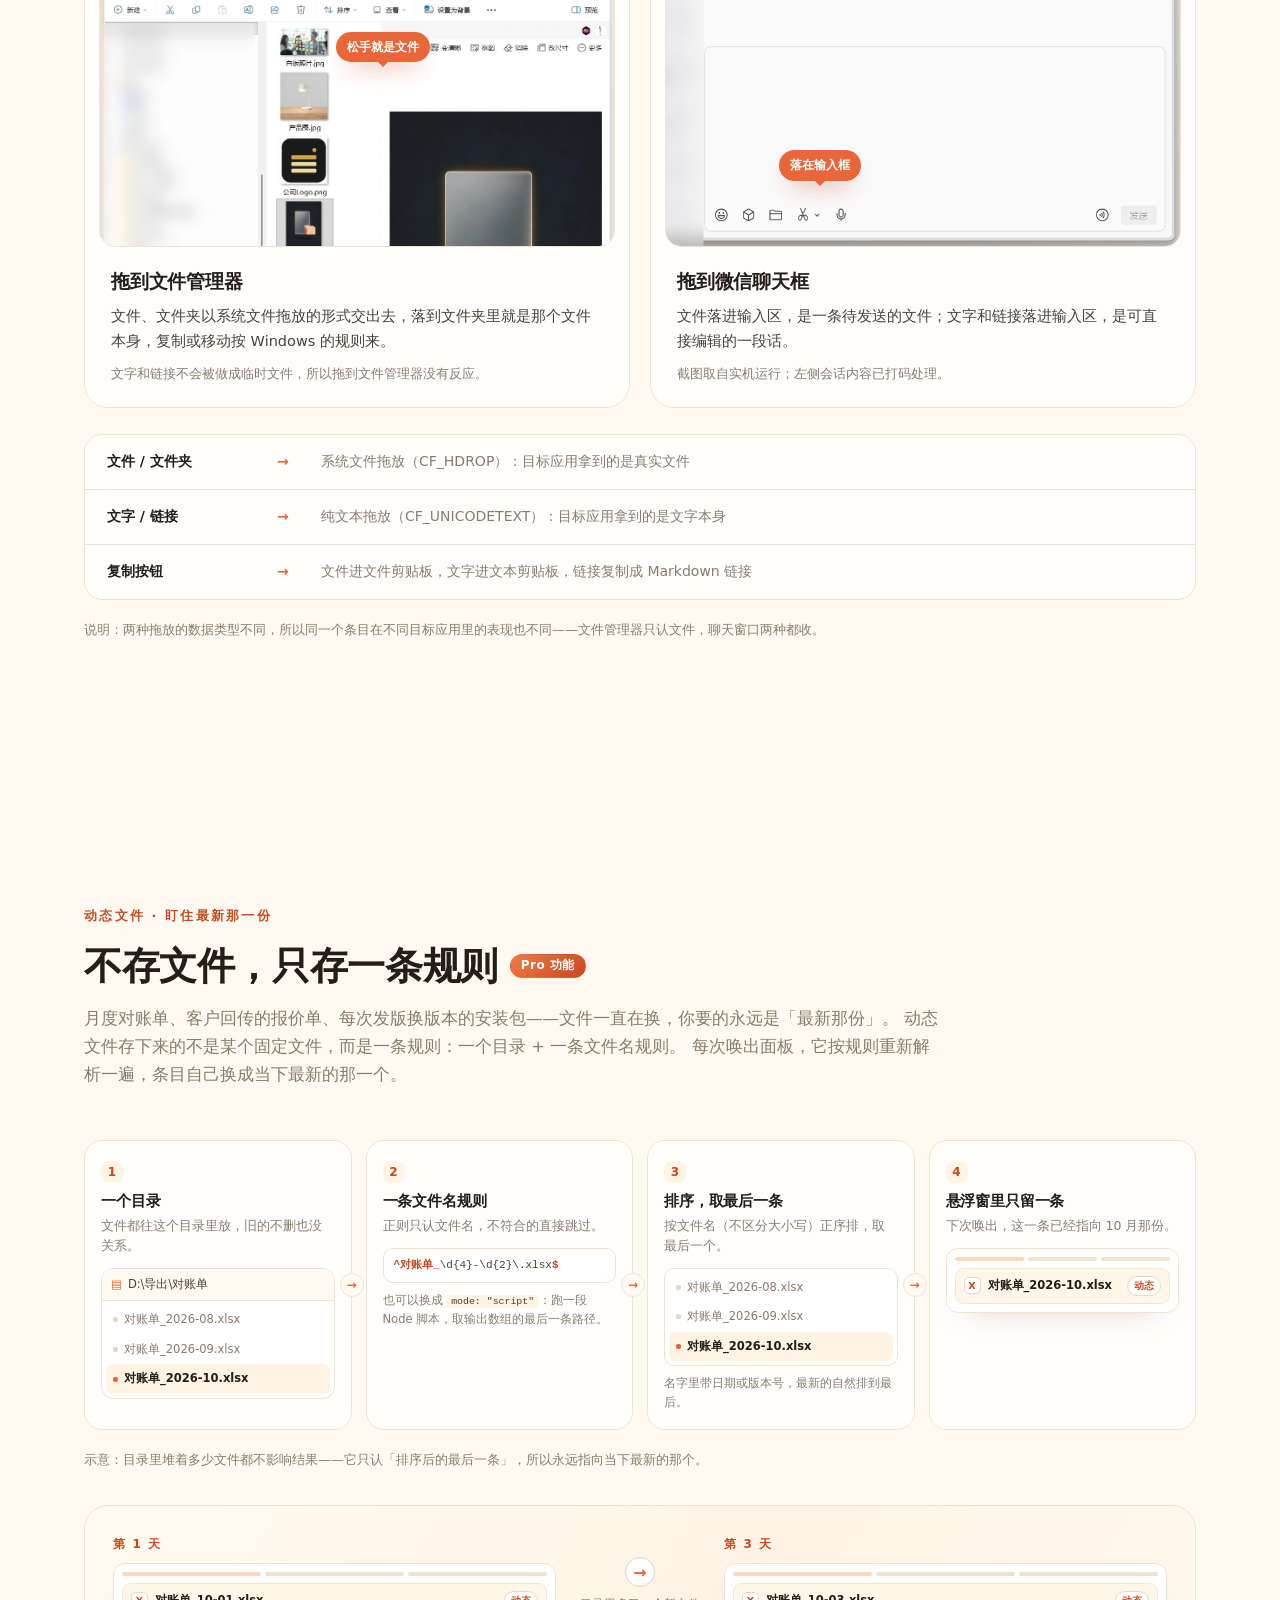
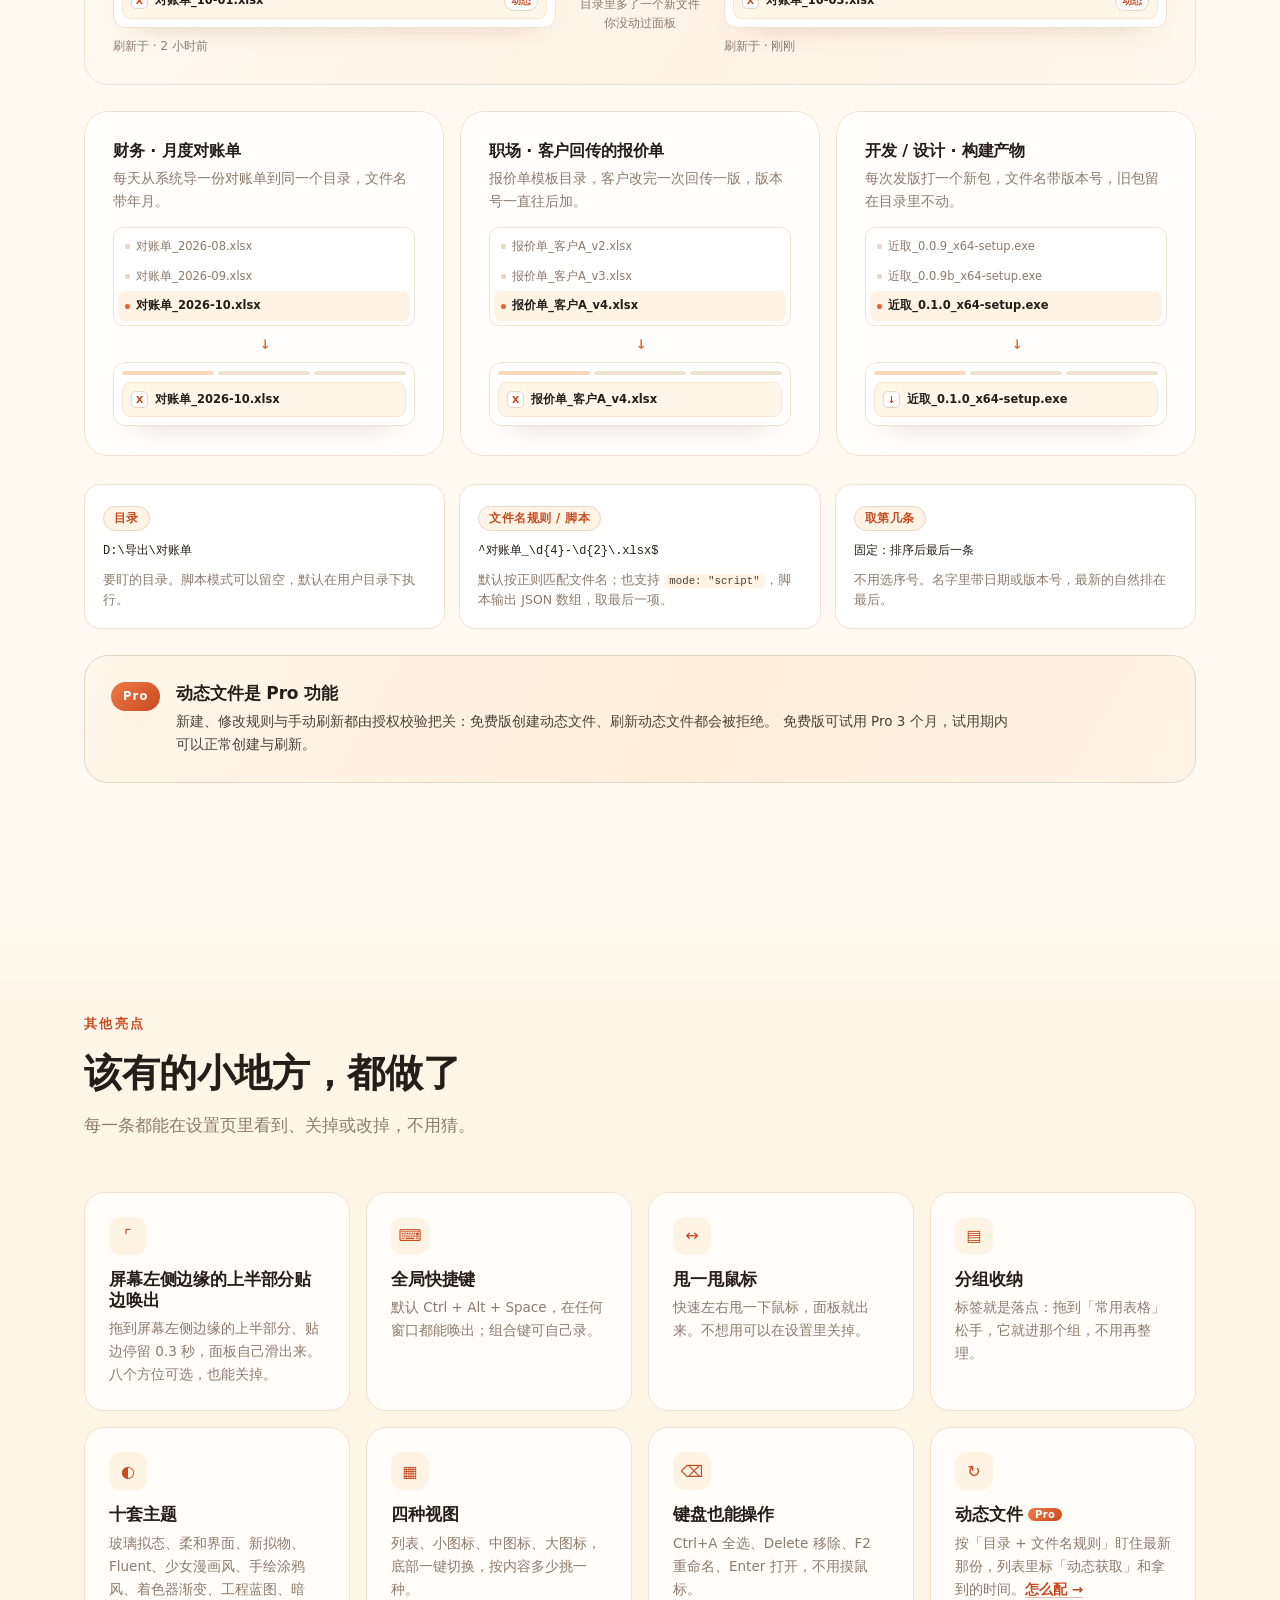
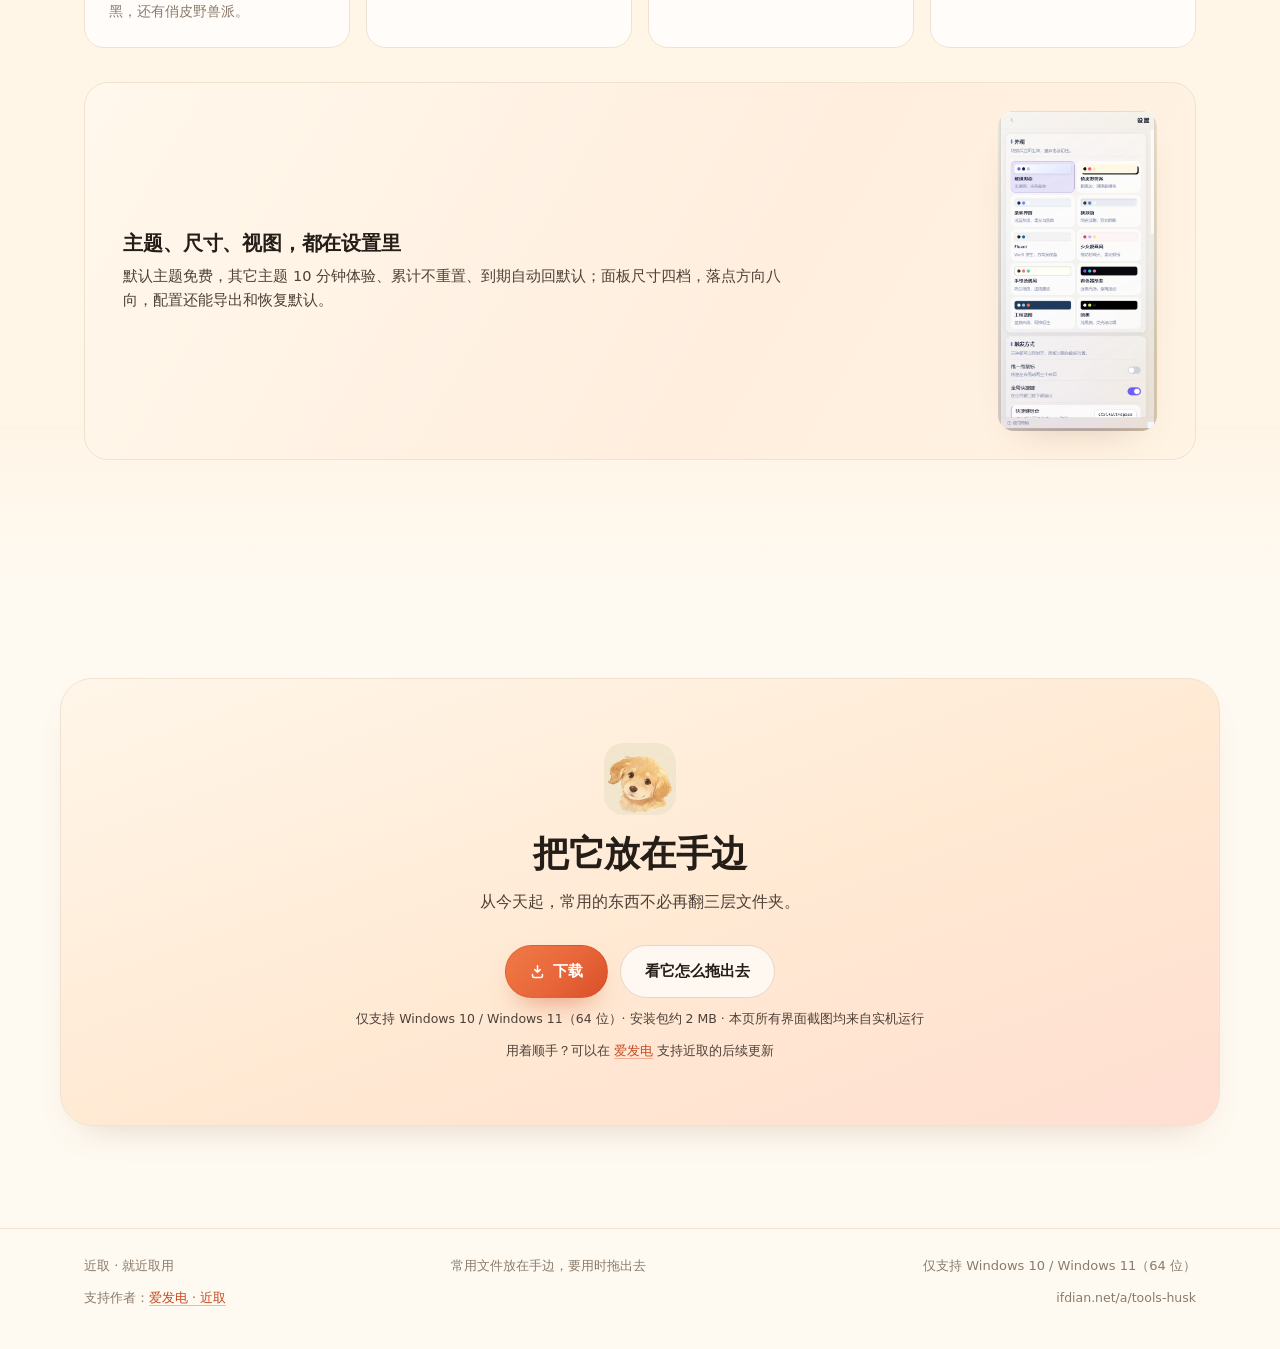
==== commit b4244612: "feat 在落地页中加入爱发电的链接" ====
--- a/index.html
+++ b/index.html
@@ -61,6 +61,7 @@
           <li>甩一甩鼠标也能唤出</li>
           <li><kbd>Ctrl</kbd><span>+</span><kbd>Alt</kbd><span>+</span><kbd>Space</kbd> 随时唤出</li>
           <li>失焦自动收起，不挡工作</li>
+          <li>仅支持 Windows 10 / Windows 11（64 位）</li>
         </ul>
       </div>
 
@@ -659,7 +660,7 @@
           <h3>动态文件是 Pro 功能</h3>
           <p>
             新建、修改规则与手动刷新都由授权校验把关：免费版创建动态文件、刷新动态文件都会被拒绝。
-            免费版可试用 Pro 14 天，试用期内可以正常创建与刷新。
+            免费版可试用 Pro 3 个月，试用期内可以正常创建与刷新。
           </p>
         </div>
       </div>
@@ -744,7 +745,11 @@
         </a>
         <a class="btn btn-ghost" href="#drag-out">看它怎么拖出去</a>
       </div>
-      <p class="cta-note">Windows 10/11 x64 安装包 · 约 2 MB · 本页所有界面截图均来自实机运行</p>
+      <p class="cta-note">仅支持 Windows 10 / Windows 11（64 位）· 安装包约 2 MB · 本页所有界面截图均来自实机运行</p>
+      <p class="cta-note cta-support">用着顺手？可以在
+        <a href="https://ifdian.net/a/tools-husk" target="_blank" rel="noopener noreferrer">爱发电</a>
+        支持近取的后续更新
+      </p>
     </div>
   </section>
 </main>
@@ -753,6 +758,11 @@
   <div class="wrap foot-inner">
     <span>近取 · 就近取用</span>
     <span>常用文件放在手边，要用时拖出去</span>
+    <span>仅支持 Windows 10 / Windows 11（64 位）</span>
+  </div>
+  <div class="wrap foot-support">
+    <span>支持作者：<a href="https://ifdian.net/a/tools-husk" target="_blank" rel="noopener noreferrer">爱发电 · 近取</a></span>
+    <span class="foot-url">ifdian.net/a/tools-husk</span>
   </div>
 </footer>
 
--- a/assets/css/styles.css
+++ b/assets/css/styles.css
@@ -1393,6 +1393,27 @@
   color: var(--muted);
 }
 .foot-inner { display: flex; justify-content: space-between; gap: 12px; flex-wrap: wrap; }
+
+/* 爱发电主页：创作者申请要求在落地页公开宣传，这里页尾常驻一条直达链接 */
+.foot-support {
+  display: flex;
+  justify-content: space-between;
+  gap: 12px;
+  flex-wrap: wrap;
+  margin-top: 10px;
+  font-size: 12.5px;
+}
+.foot-support a, .cta-support a {
+  color: var(--coral-deep);
+  text-decoration: underline;
+  text-decoration-color: color-mix(in srgb, var(--coral) 45%, transparent);
+  text-underline-offset: 3px;
+  transition: text-decoration-color var(--dur, 160ms) ease, color var(--dur, 160ms) ease;
+}
+.foot-support a:hover, .cta-support a:hover {
+  color: var(--coral);
+  text-decoration-color: var(--coral);
+}
 
 /* ---------- 动态文件（Pro） ---------- */
 .head-badge-pro {
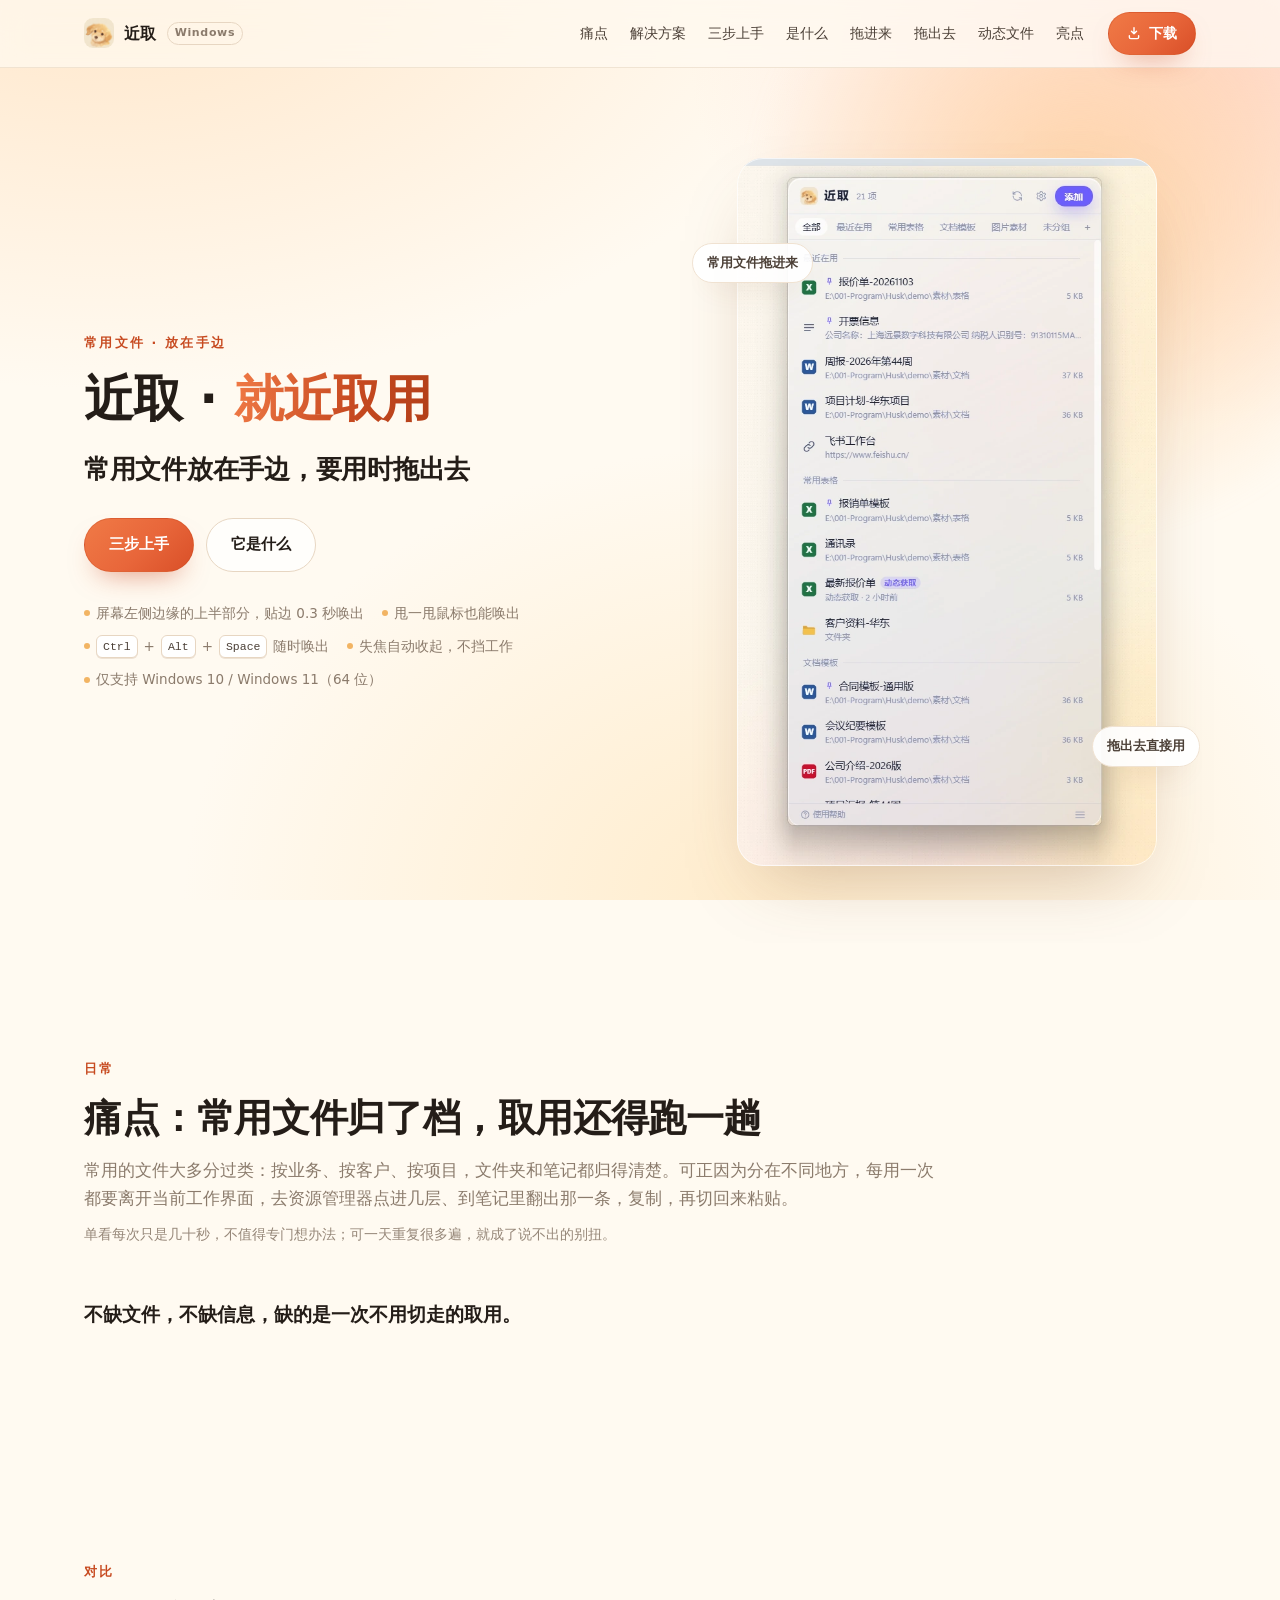
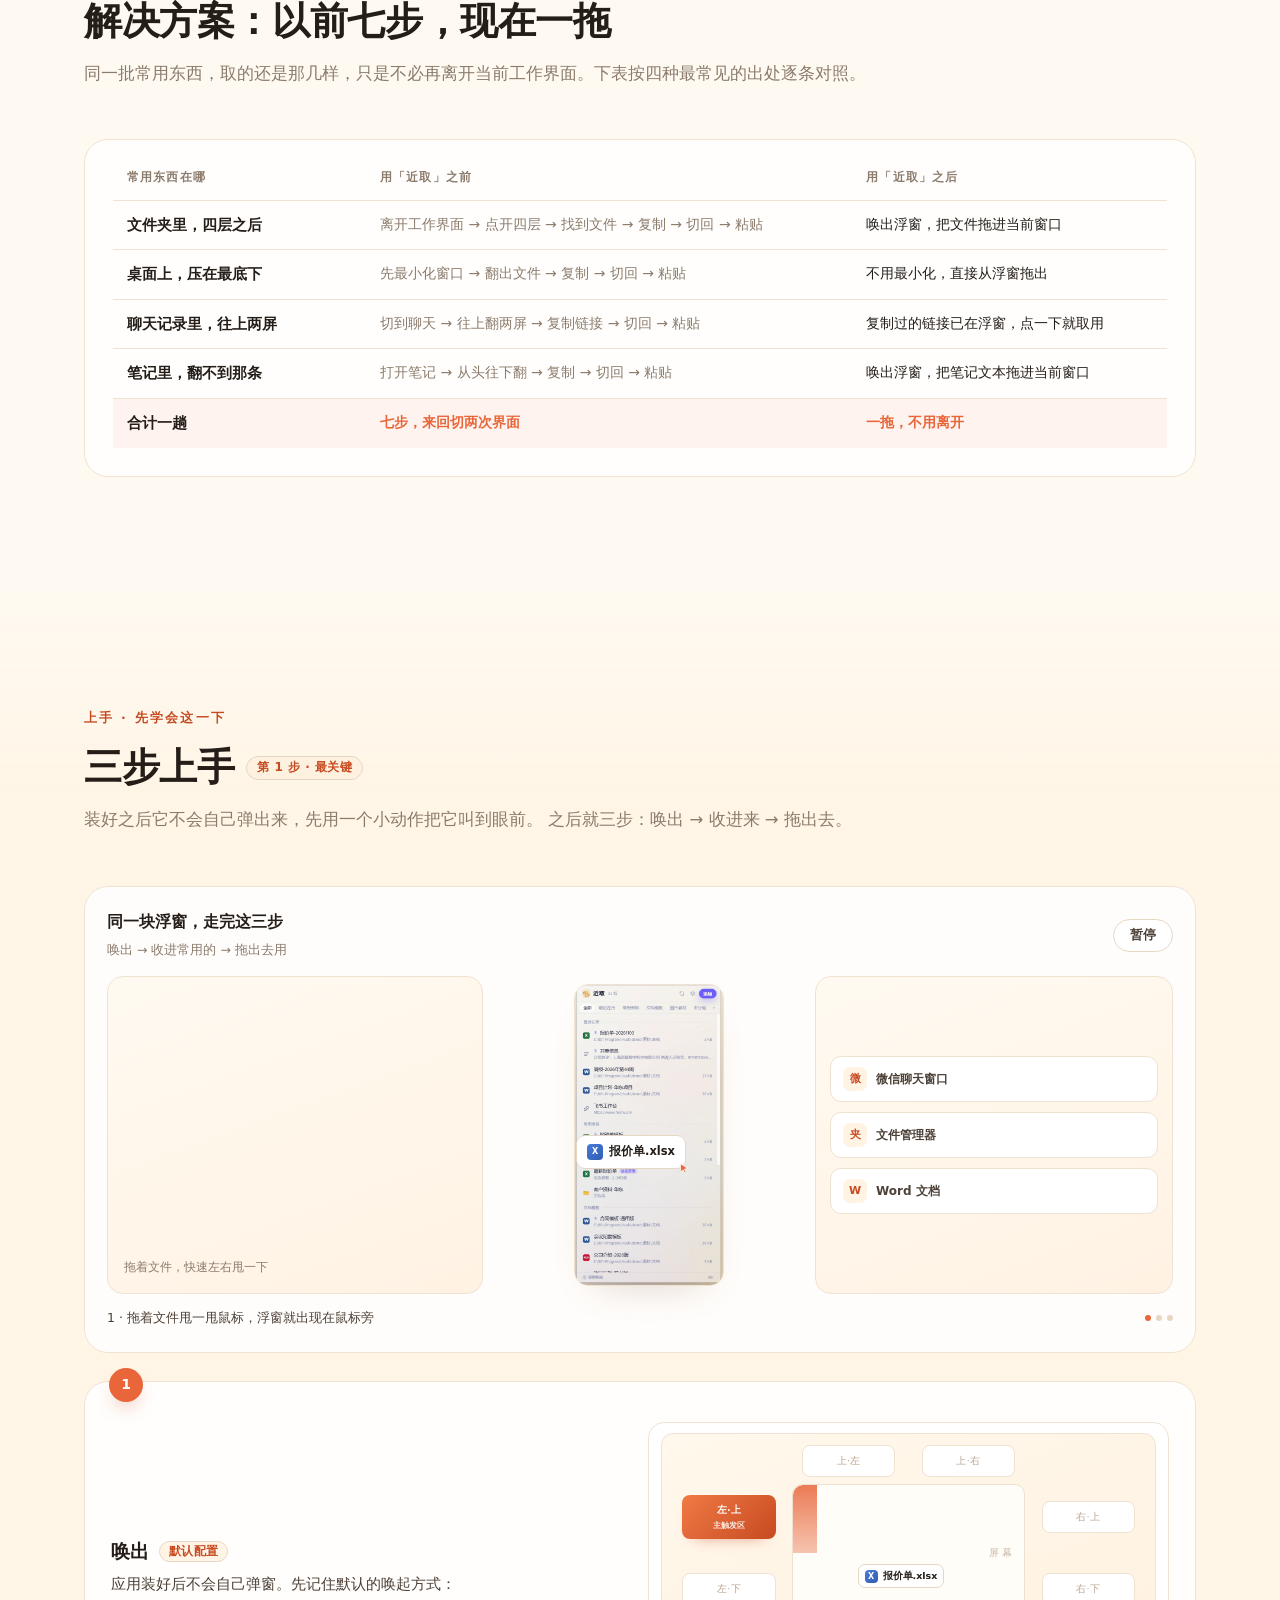
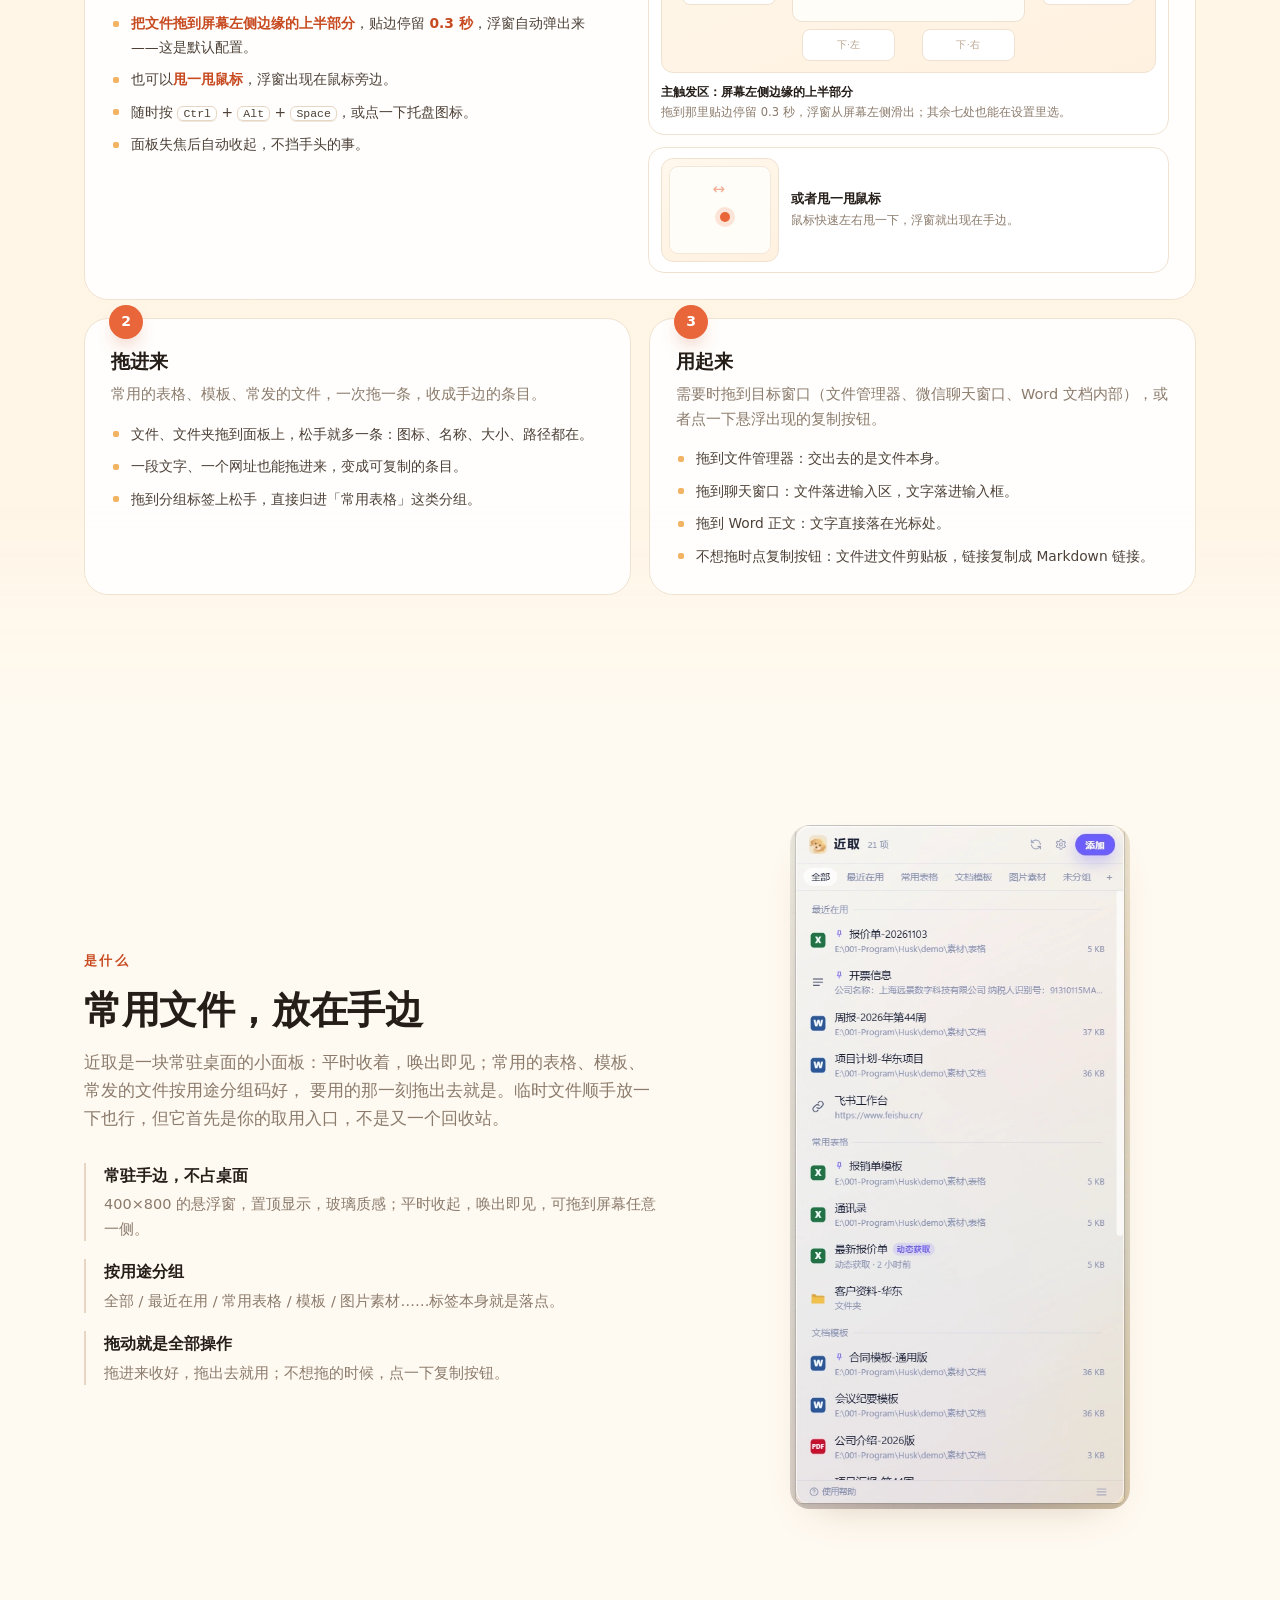
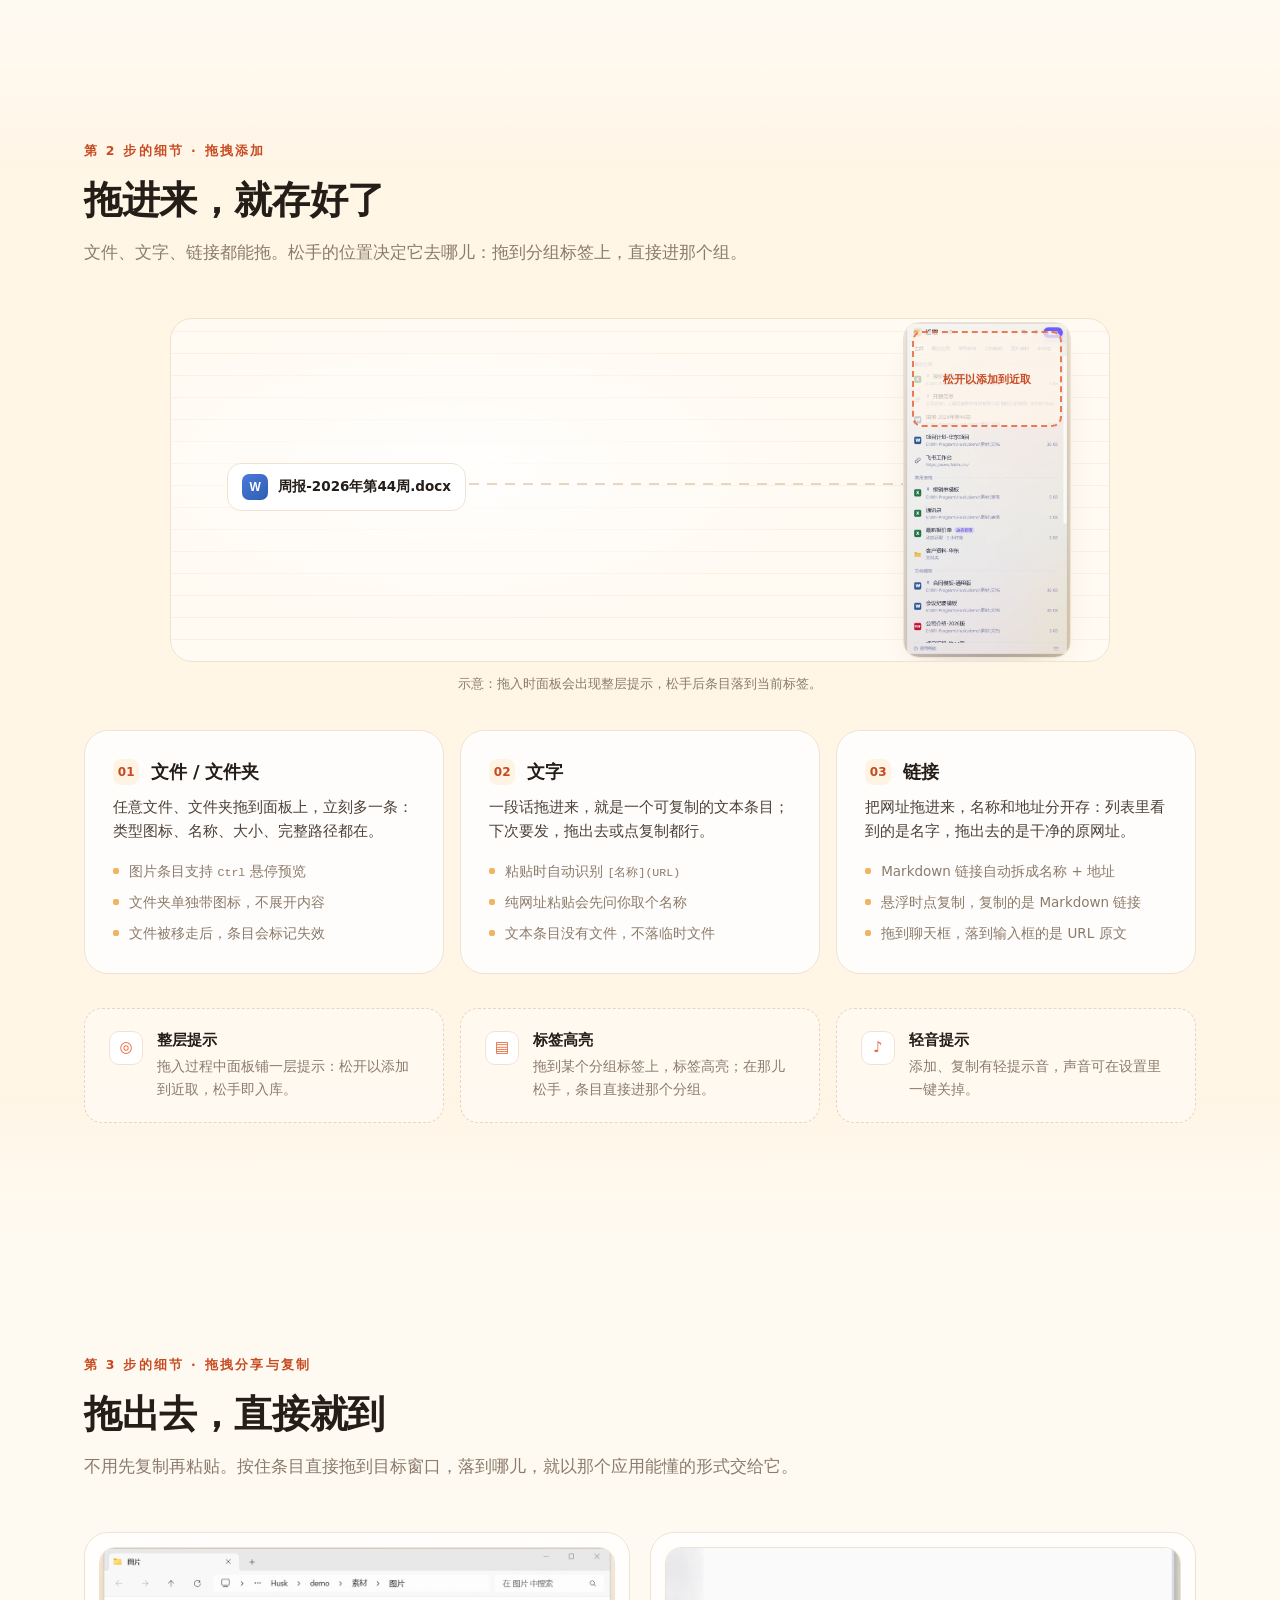
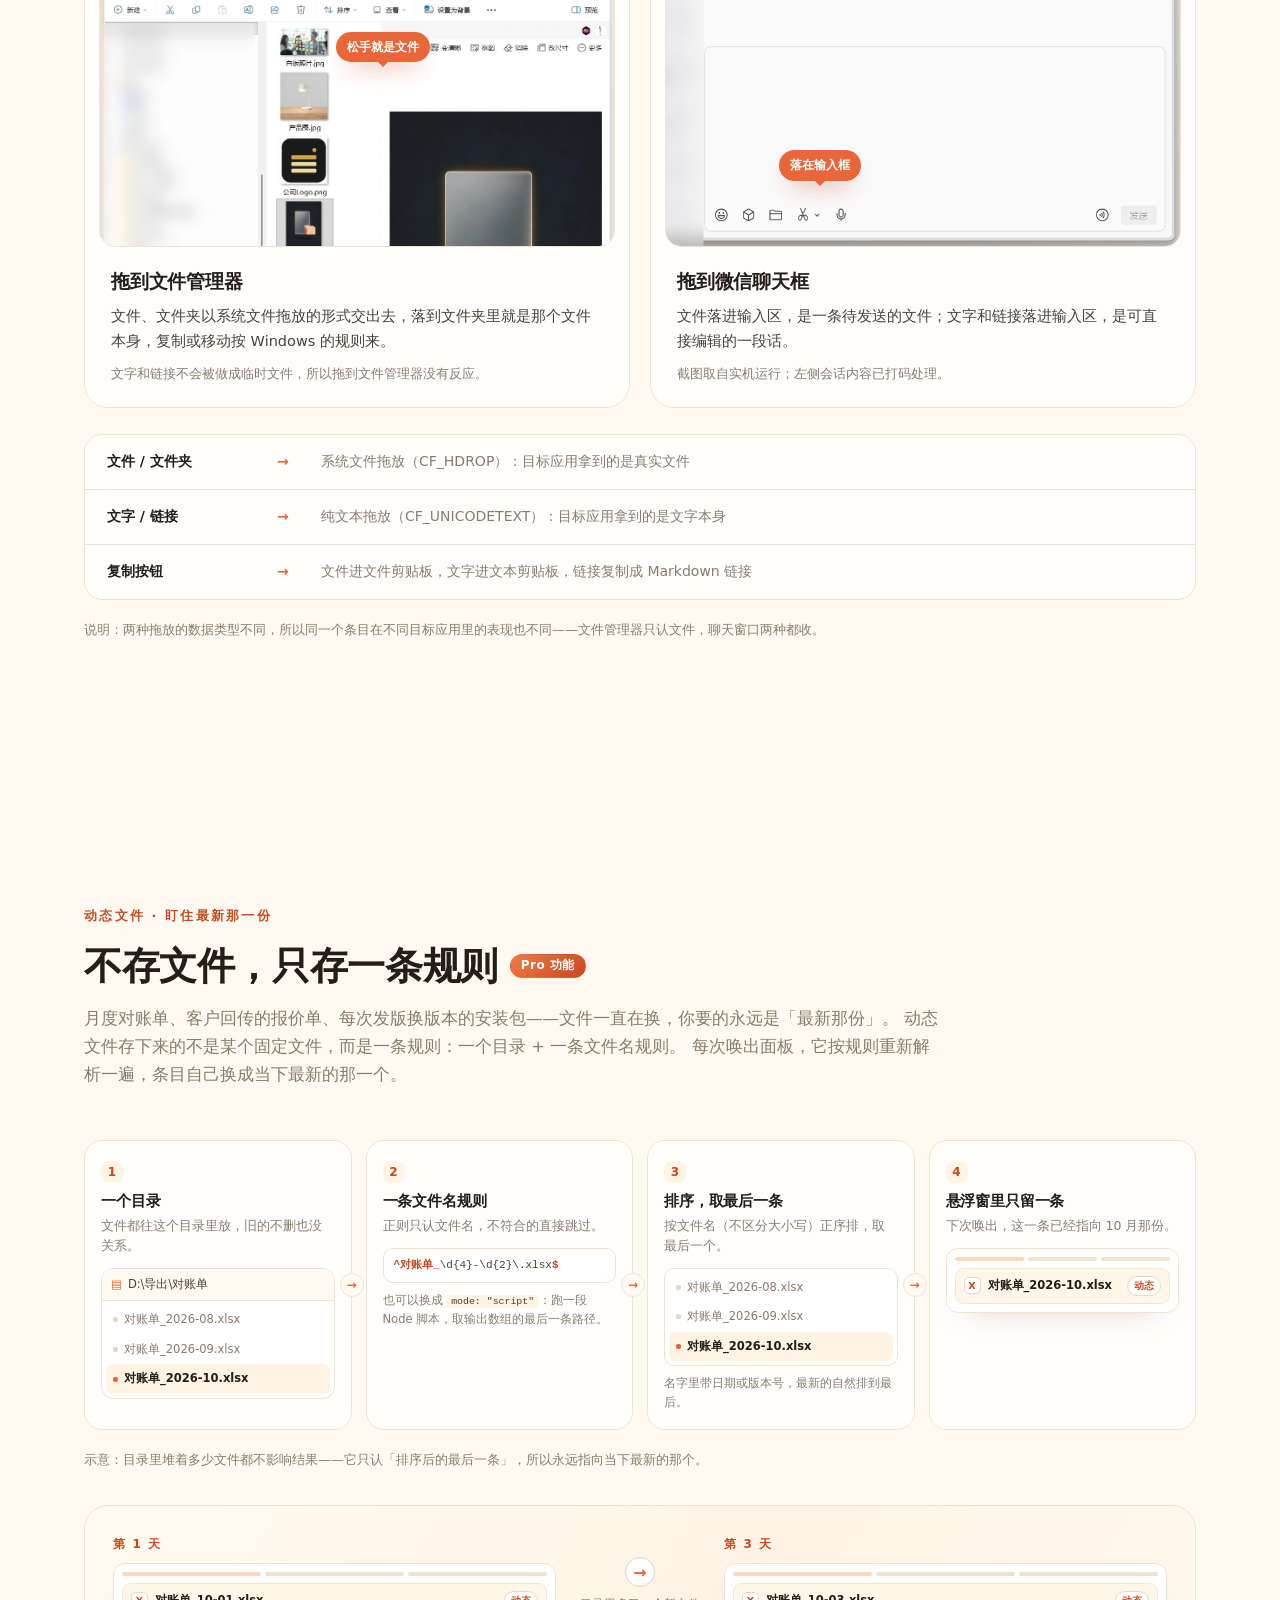
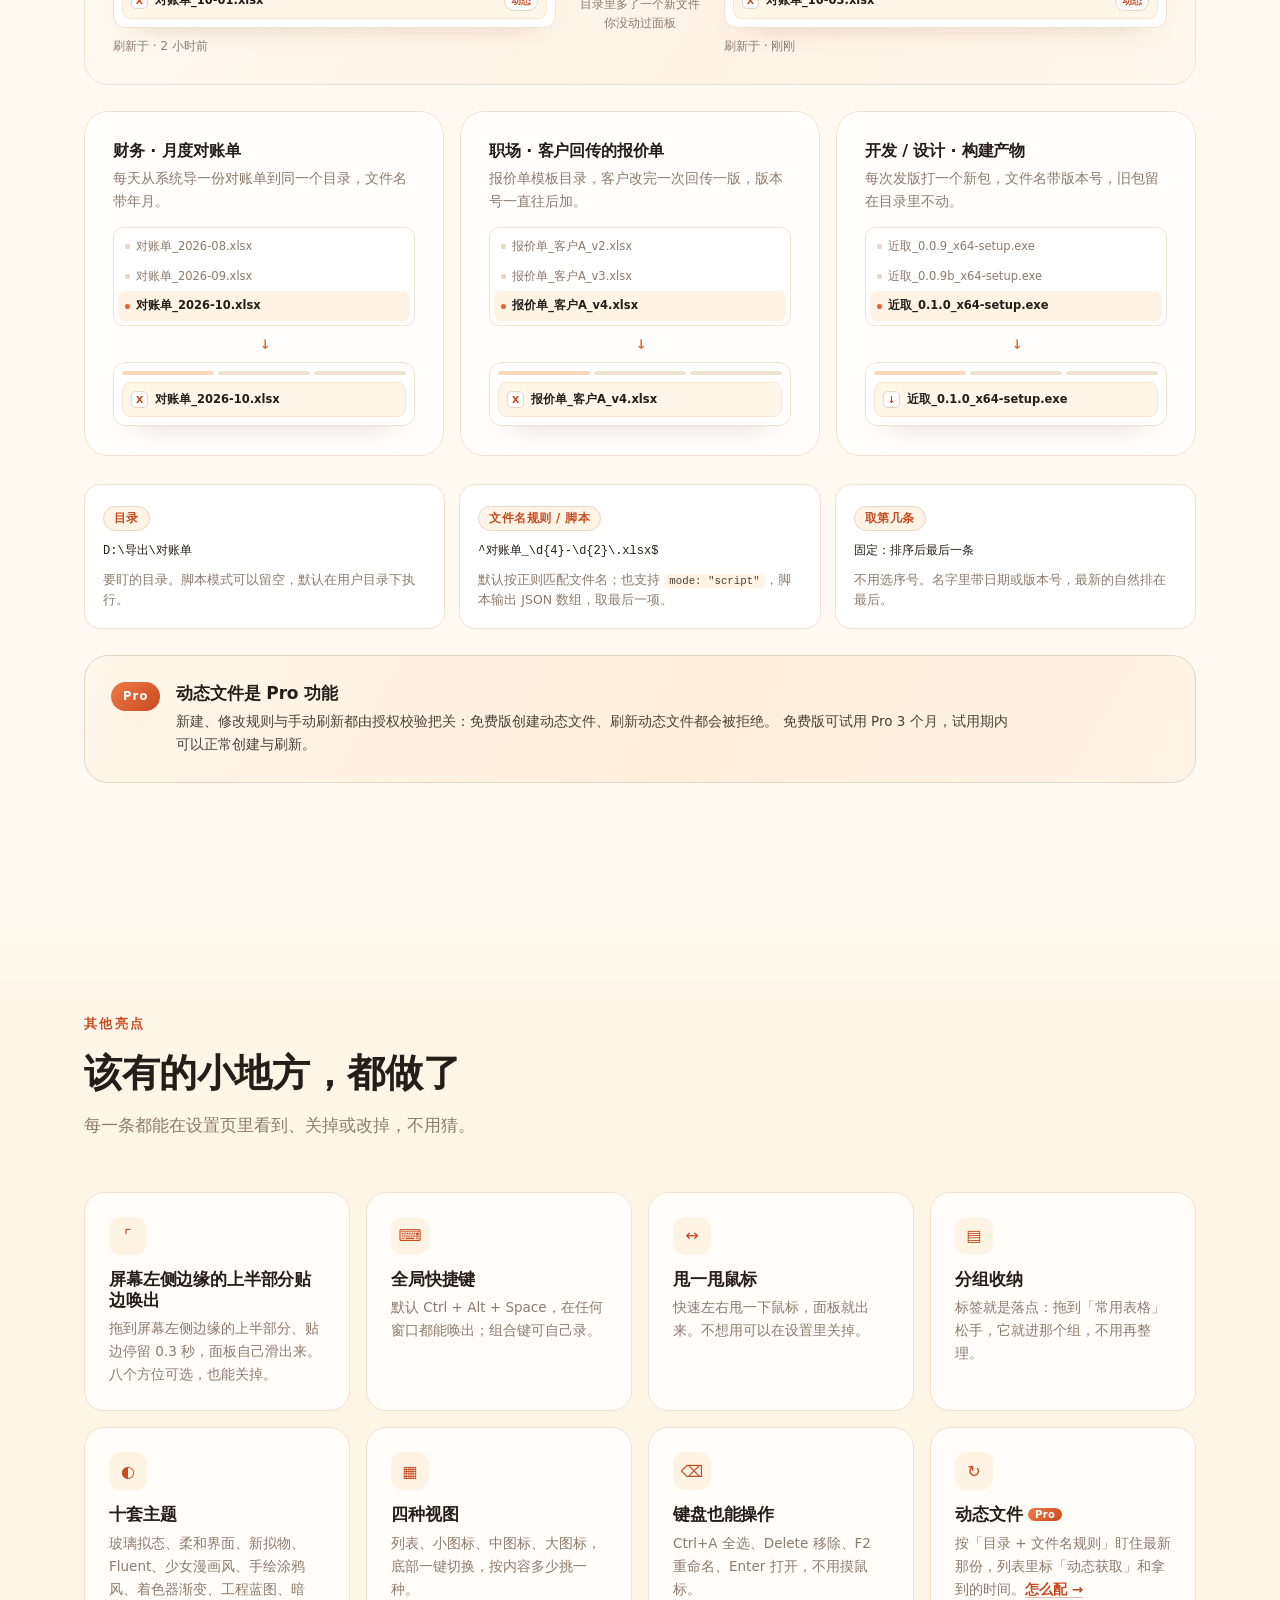
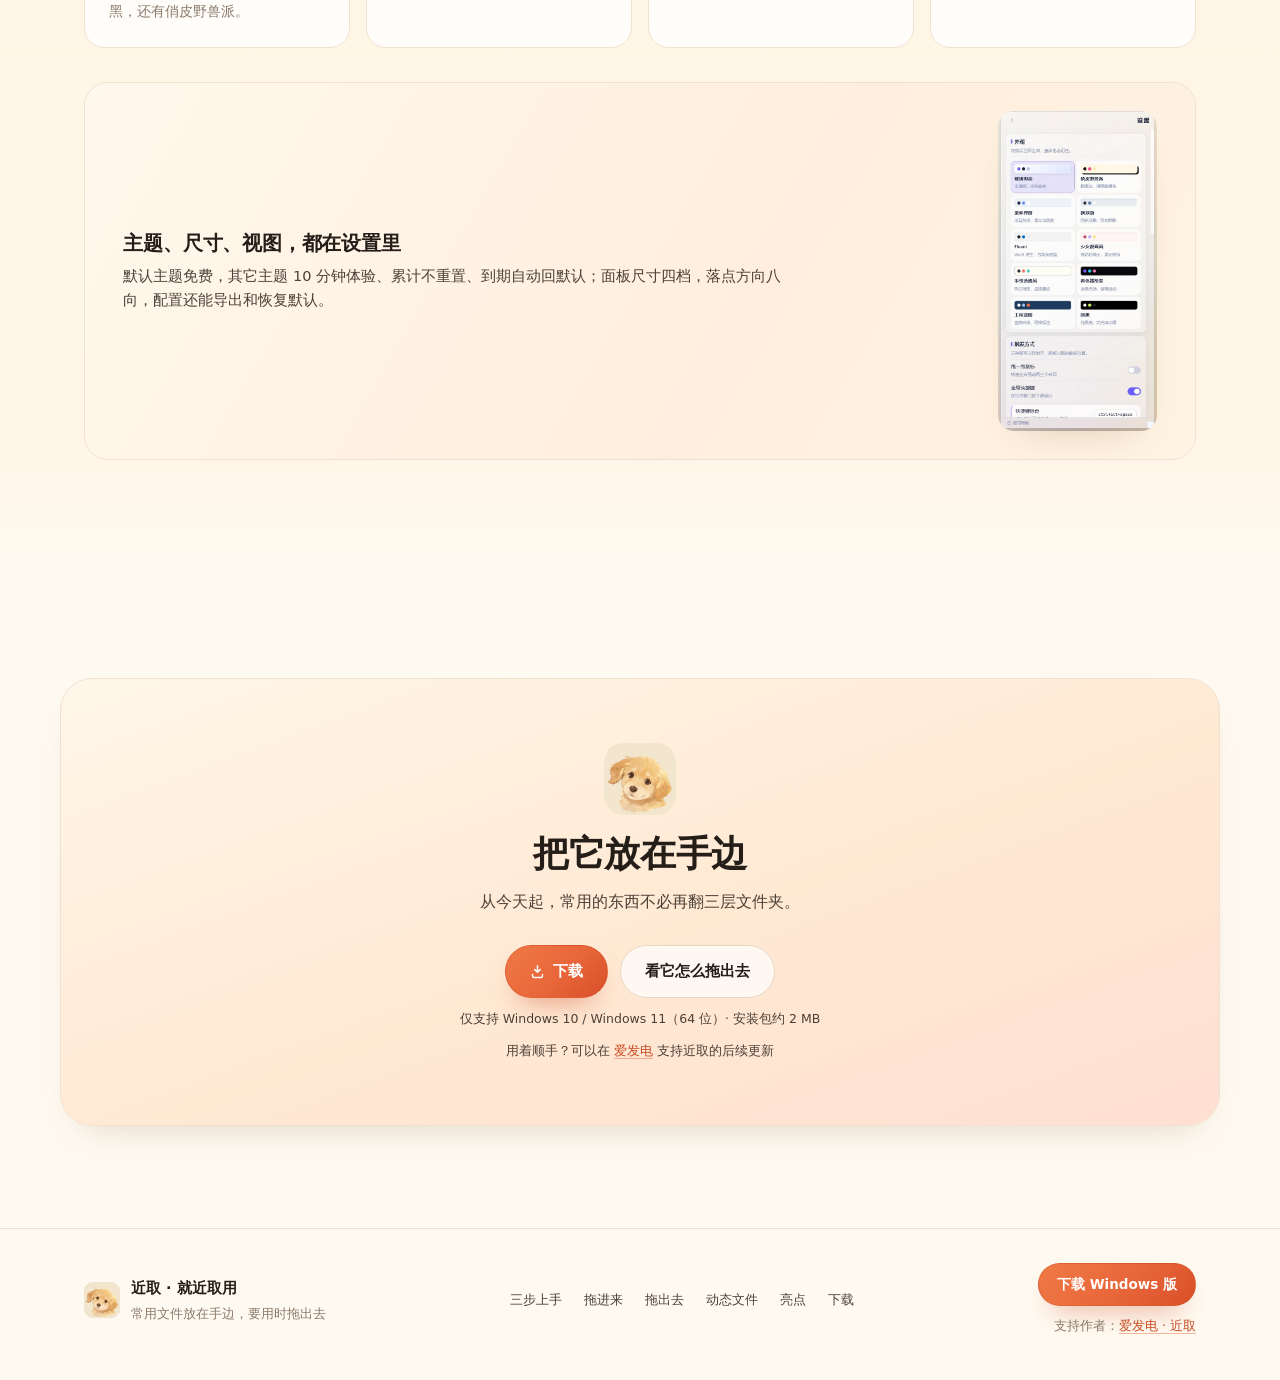
==== commit 03ddf23c: "fix 重排页脚并精简下载小字，补整页预览图" ====
--- a/index.html
+++ b/index.html
@@ -745,7 +745,7 @@
         </a>
         <a class="btn btn-ghost" href="#drag-out">看它怎么拖出去</a>
       </div>
-      <p class="cta-note">仅支持 Windows 10 / Windows 11（64 位）· 安装包约 2 MB · 本页所有界面截图均来自实机运行</p>
+      <p class="cta-note">仅支持 Windows 10 / Windows 11（64 位）· 安装包约 2 MB</p>
       <p class="cta-note cta-support">用着顺手？可以在
         <a href="https://ifdian.net/a/tools-husk" target="_blank" rel="noopener noreferrer">爱发电</a>
         支持近取的后续更新
@@ -756,13 +756,27 @@
 
 <footer class="foot">
   <div class="wrap foot-inner">
-    <span>近取 · 就近取用</span>
-    <span>常用文件放在手边，要用时拖出去</span>
-    <span>仅支持 Windows 10 / Windows 11（64 位）</span>
-  </div>
-  <div class="wrap foot-support">
-    <span>支持作者：<a href="https://ifdian.net/a/tools-husk" target="_blank" rel="noopener noreferrer">爱发电 · 近取</a></span>
-    <span class="foot-url">ifdian.net/a/tools-husk</span>
+    <div class="foot-brand">
+      <img src="assets/img/mascot.webp" alt="近取图标" width="36" height="36" />
+      <div class="foot-brand-copy">
+        <span class="foot-name">近取 · 就近取用</span>
+        <p class="foot-tag">常用文件放在手边，要用时拖出去</p>
+      </div>
+    </div>
+
+    <nav class="foot-nav" aria-label="页脚导航">
+      <a href="#start">三步上手</a>
+      <a href="#drag-in">拖进来</a>
+      <a href="#drag-out">拖出去</a>
+      <a href="#dynamic">动态文件</a>
+      <a href="#more">亮点</a>
+      <a href="#download">下载</a>
+    </nav>
+
+    <div class="foot-actions">
+      <a class="btn btn-sm" href="#download" data-download>下载 Windows 版</a>
+      <span class="foot-support">支持作者：<a href="https://ifdian.net/a/tools-husk" target="_blank" rel="noopener noreferrer">爱发电 · 近取</a></span>
+    </div>
   </div>
 </footer>
 
--- a/assets/css/styles.css
+++ b/assets/css/styles.css
@@ -1388,21 +1388,34 @@
 /* ---------- 页脚 ---------- */
 .foot {
   border-top: 1px solid var(--line);
-  padding: 26px 0 40px;
+  padding: 34px 0 44px;
   font-size: 13px;
   color: var(--muted);
 }
-.foot-inner { display: flex; justify-content: space-between; gap: 12px; flex-wrap: wrap; }
+.foot-inner {
+  display: grid;
+  grid-template-columns: auto minmax(0, 1fr) auto;
+  align-items: center;
+  gap: clamp(18px, 3.4vw, 44px);
+}
+.foot-brand { display: flex; align-items: center; gap: 11px; min-width: 0; }
+.foot-brand img { flex: none; border-radius: 9px; }
+.foot-brand-copy { display: grid; gap: 2px; min-width: 0; }
+.foot-name { font-size: 14.5px; font-weight: 700; color: var(--ink); }
+.foot-tag { font-size: 12.5px; }
+.foot-nav {
+  display: flex;
+  flex-wrap: wrap;
+  justify-content: center;
+  gap: 8px clamp(12px, 2vw, 22px);
+  font-size: 13px;
+}
+.foot-nav a { color: var(--ink-2); transition: color 160ms ease; }
+.foot-nav a:hover { color: var(--coral-deep); }
+.foot-actions { display: grid; justify-items: end; gap: 9px; }
+.foot-support { font-size: 12.5px; }
 
 /* 爱发电主页：创作者申请要求在落地页公开宣传，这里页尾常驻一条直达链接 */
-.foot-support {
-  display: flex;
-  justify-content: space-between;
-  gap: 12px;
-  flex-wrap: wrap;
-  margin-top: 10px;
-  font-size: 12.5px;
-}
 .foot-support a, .cta-support a {
   color: var(--coral-deep);
   text-decoration: underline;
@@ -1850,6 +1863,9 @@
   .dyn-time-arrow { transform: rotate(90deg); margin-bottom: 6px; }
   .dyn-case-vis { gap: 6px; }
   .dyn-pro { grid-template-columns: 1fr; gap: 12px; }
+  .foot-inner { grid-template-columns: 1fr; gap: 18px; }
+  .foot-nav { justify-content: flex-start; }
+  .foot-actions { justify-items: start; }
   .dyn-field { padding: 16px; }
 }
 
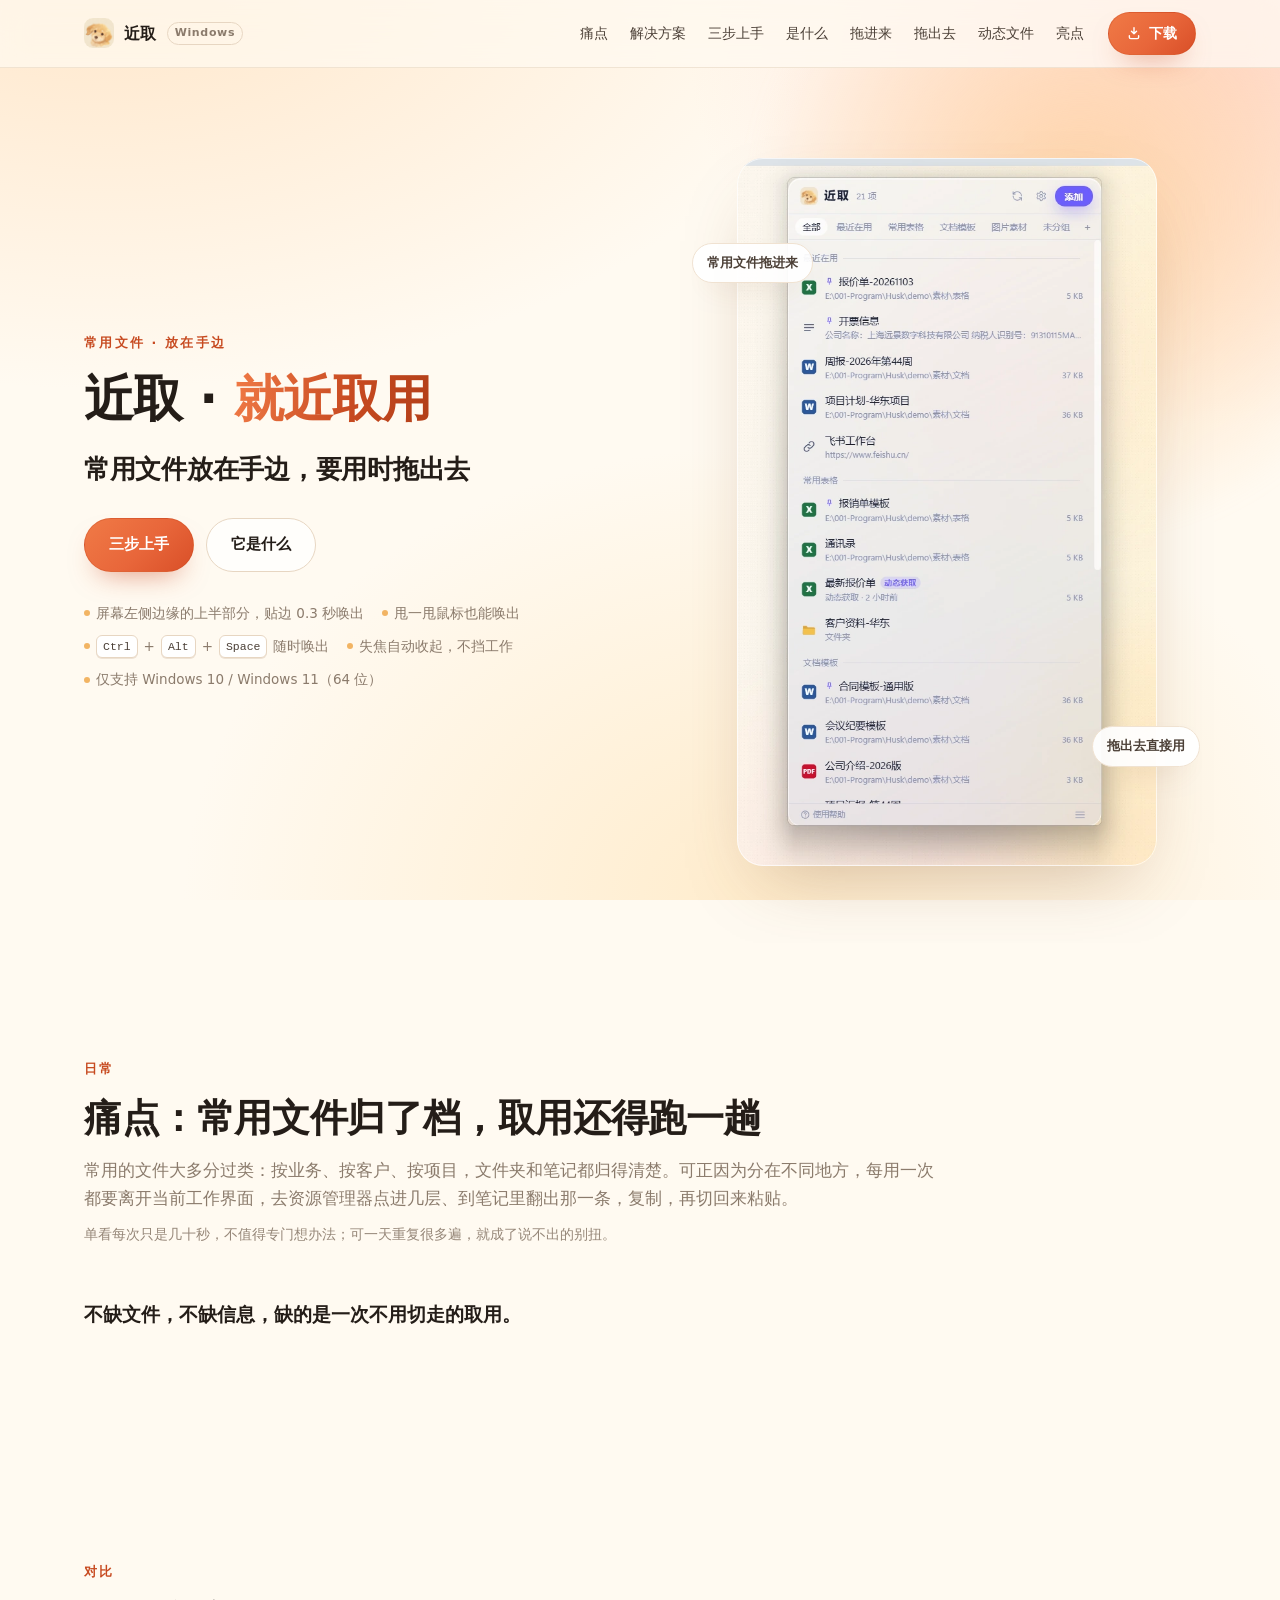
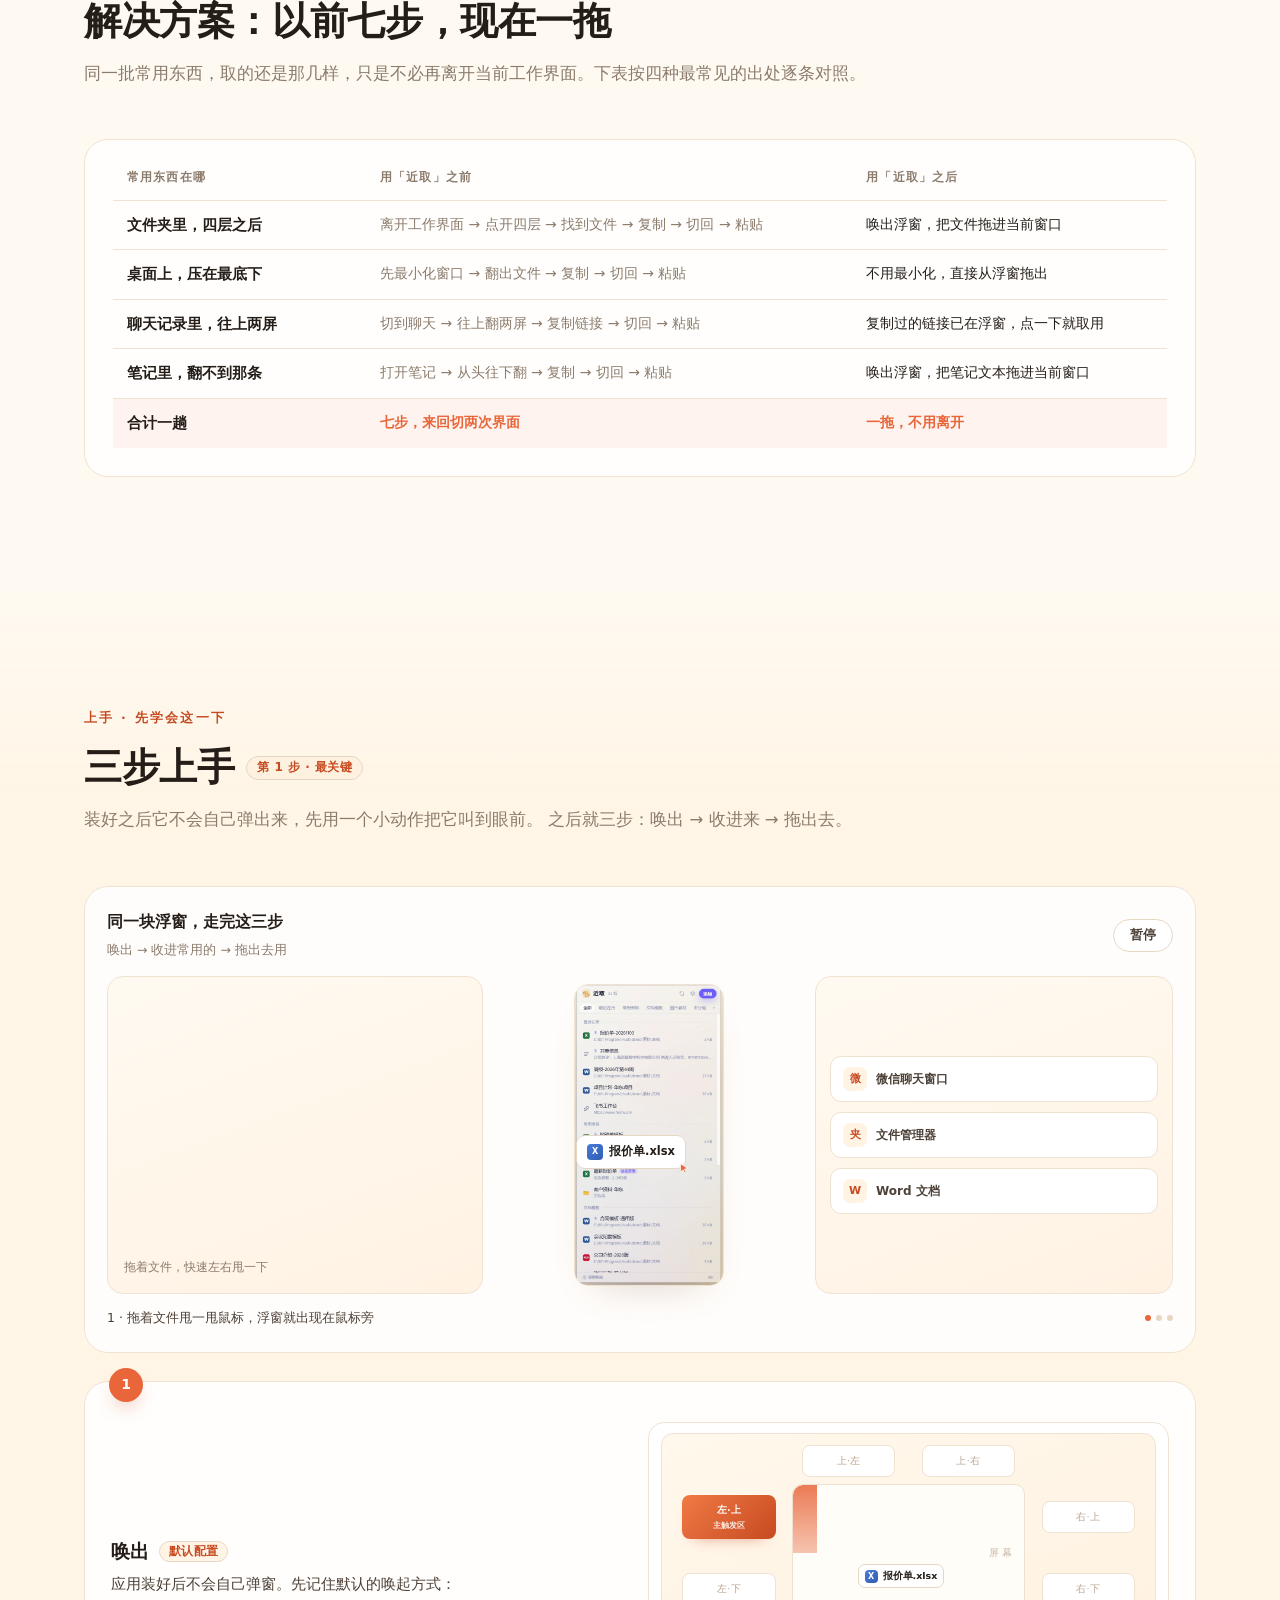
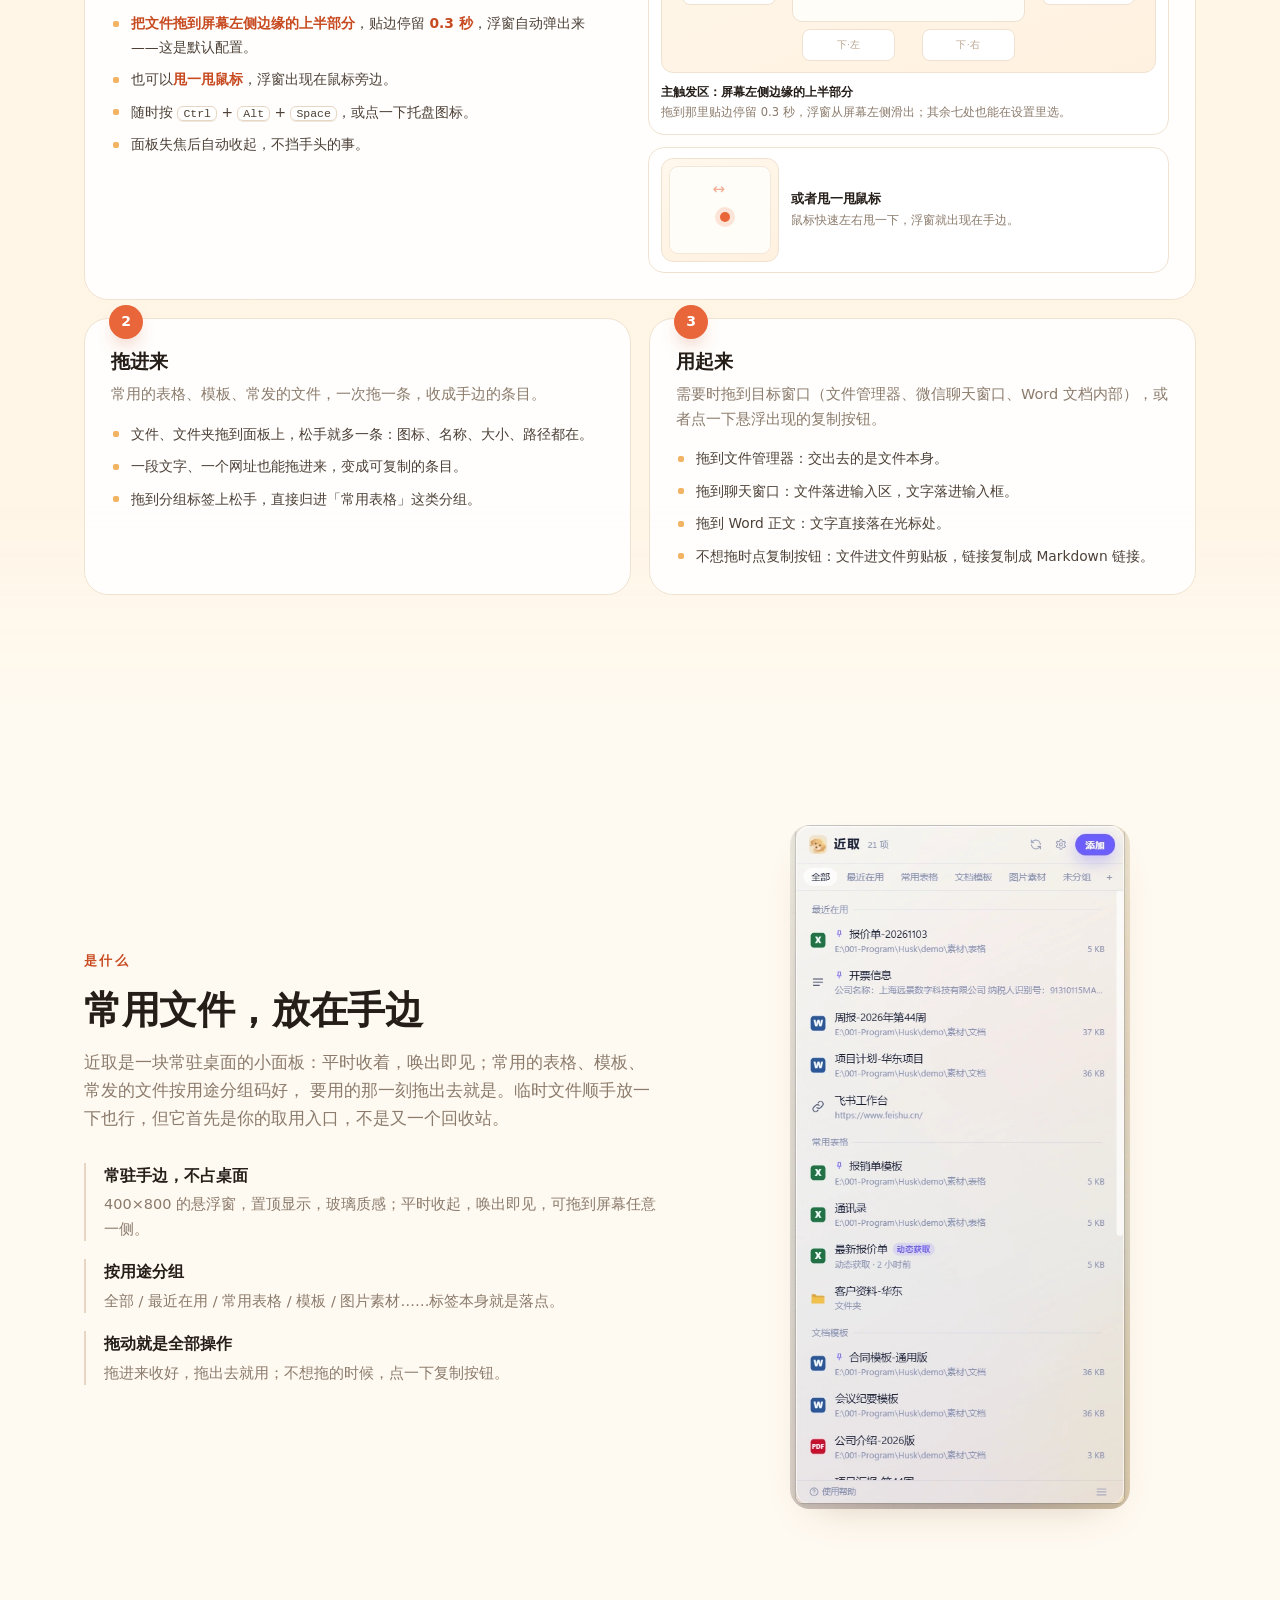
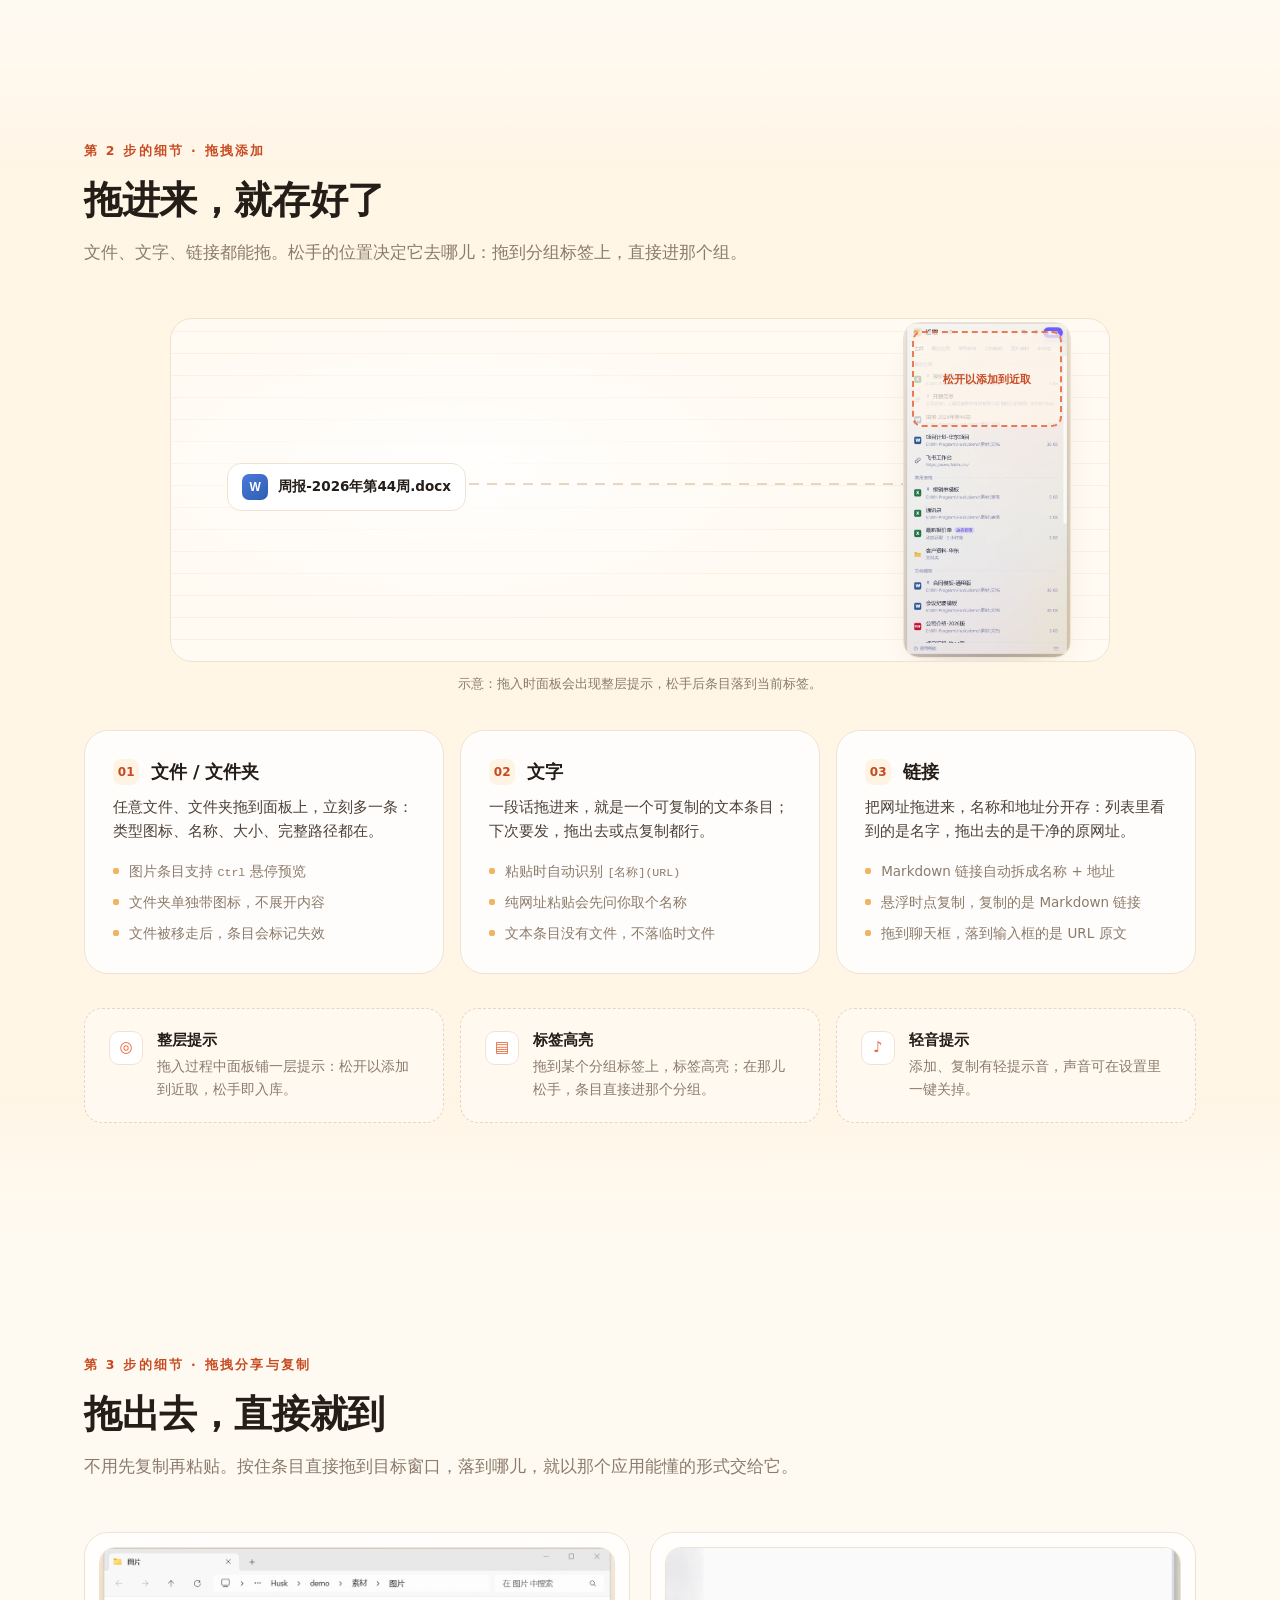
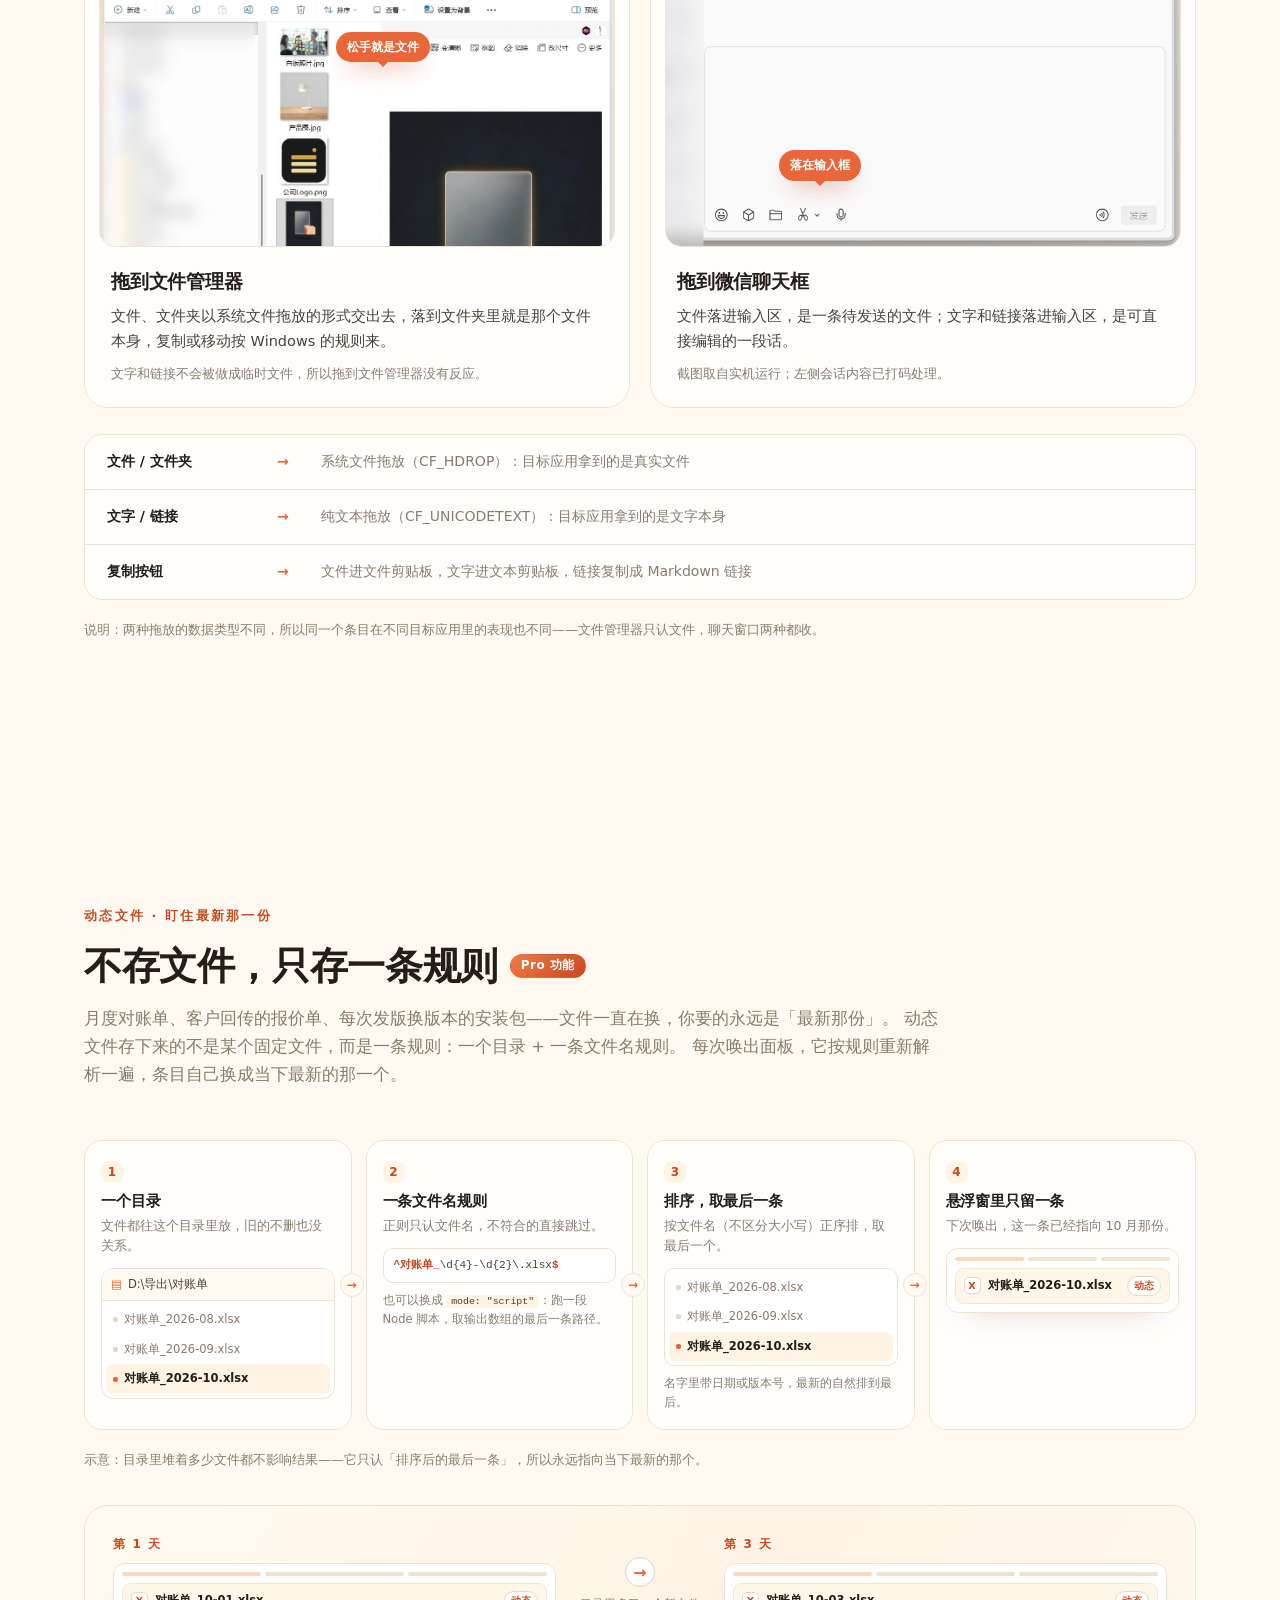
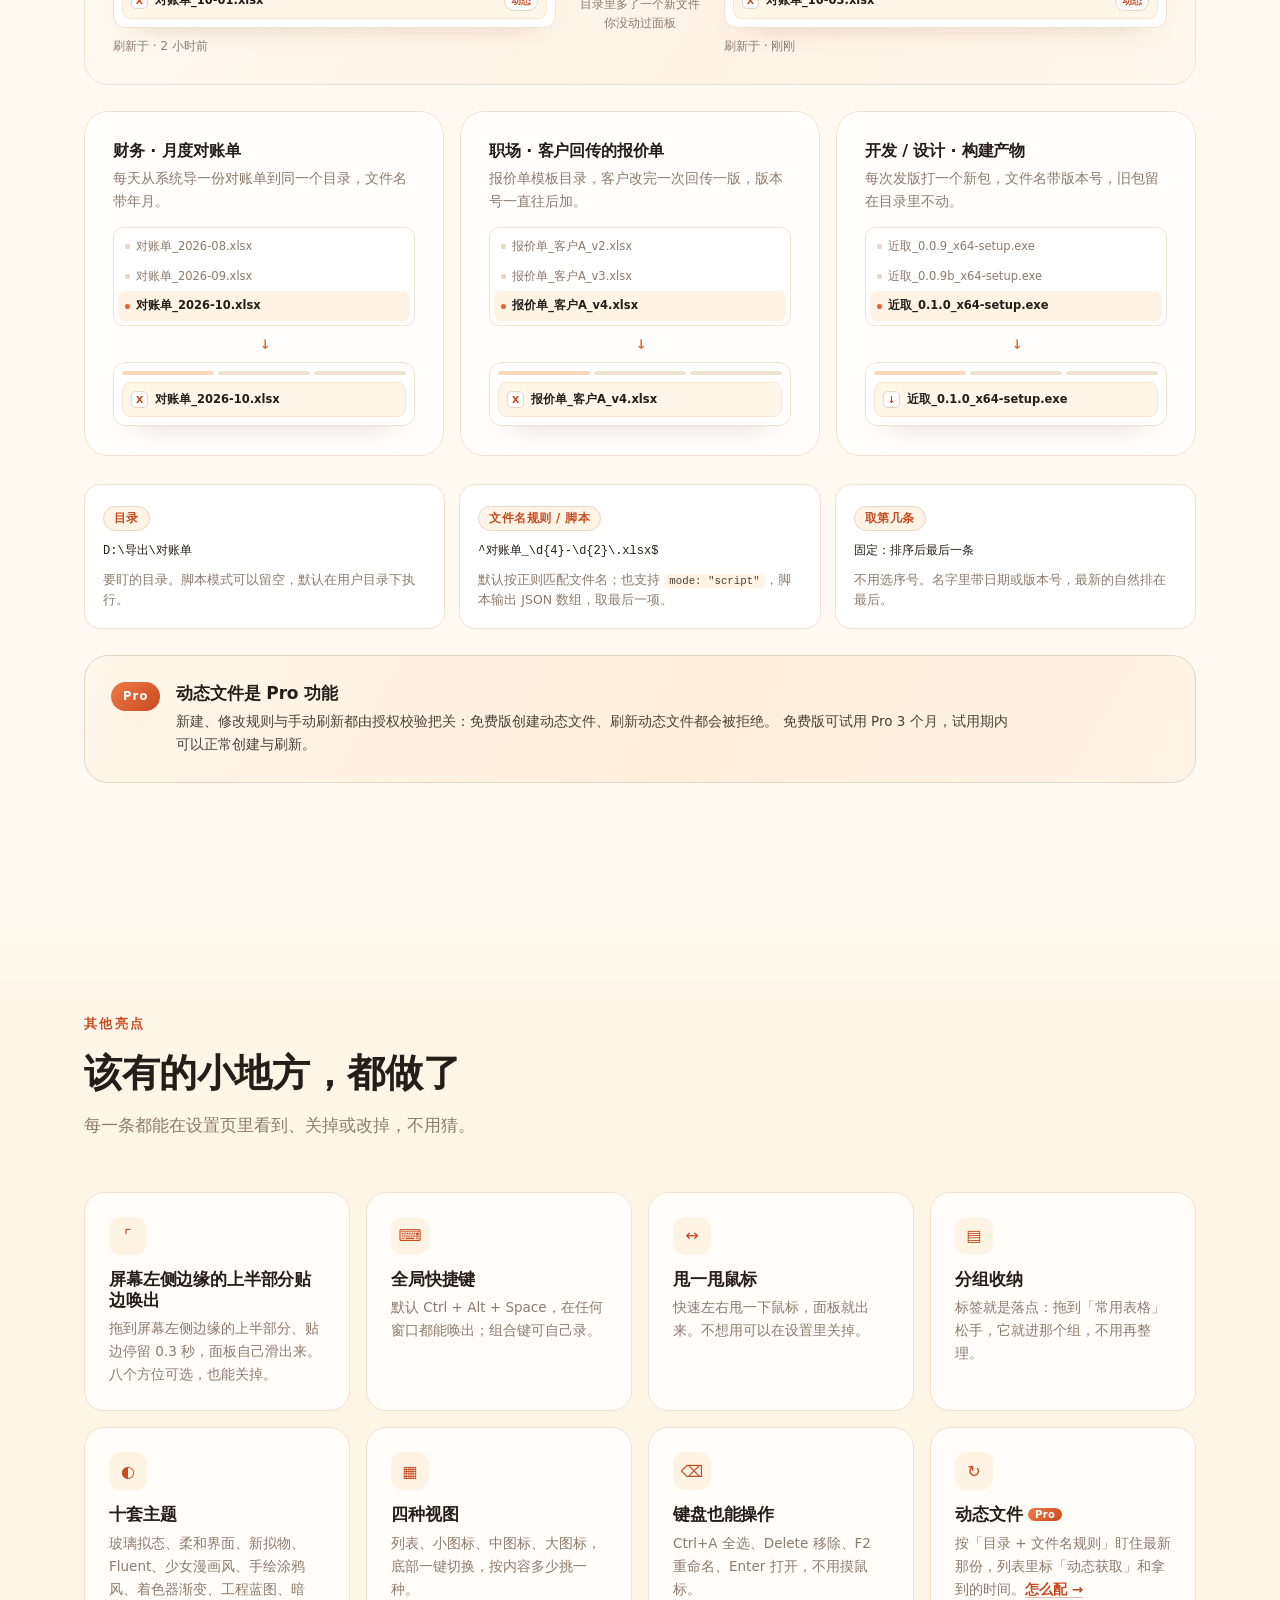
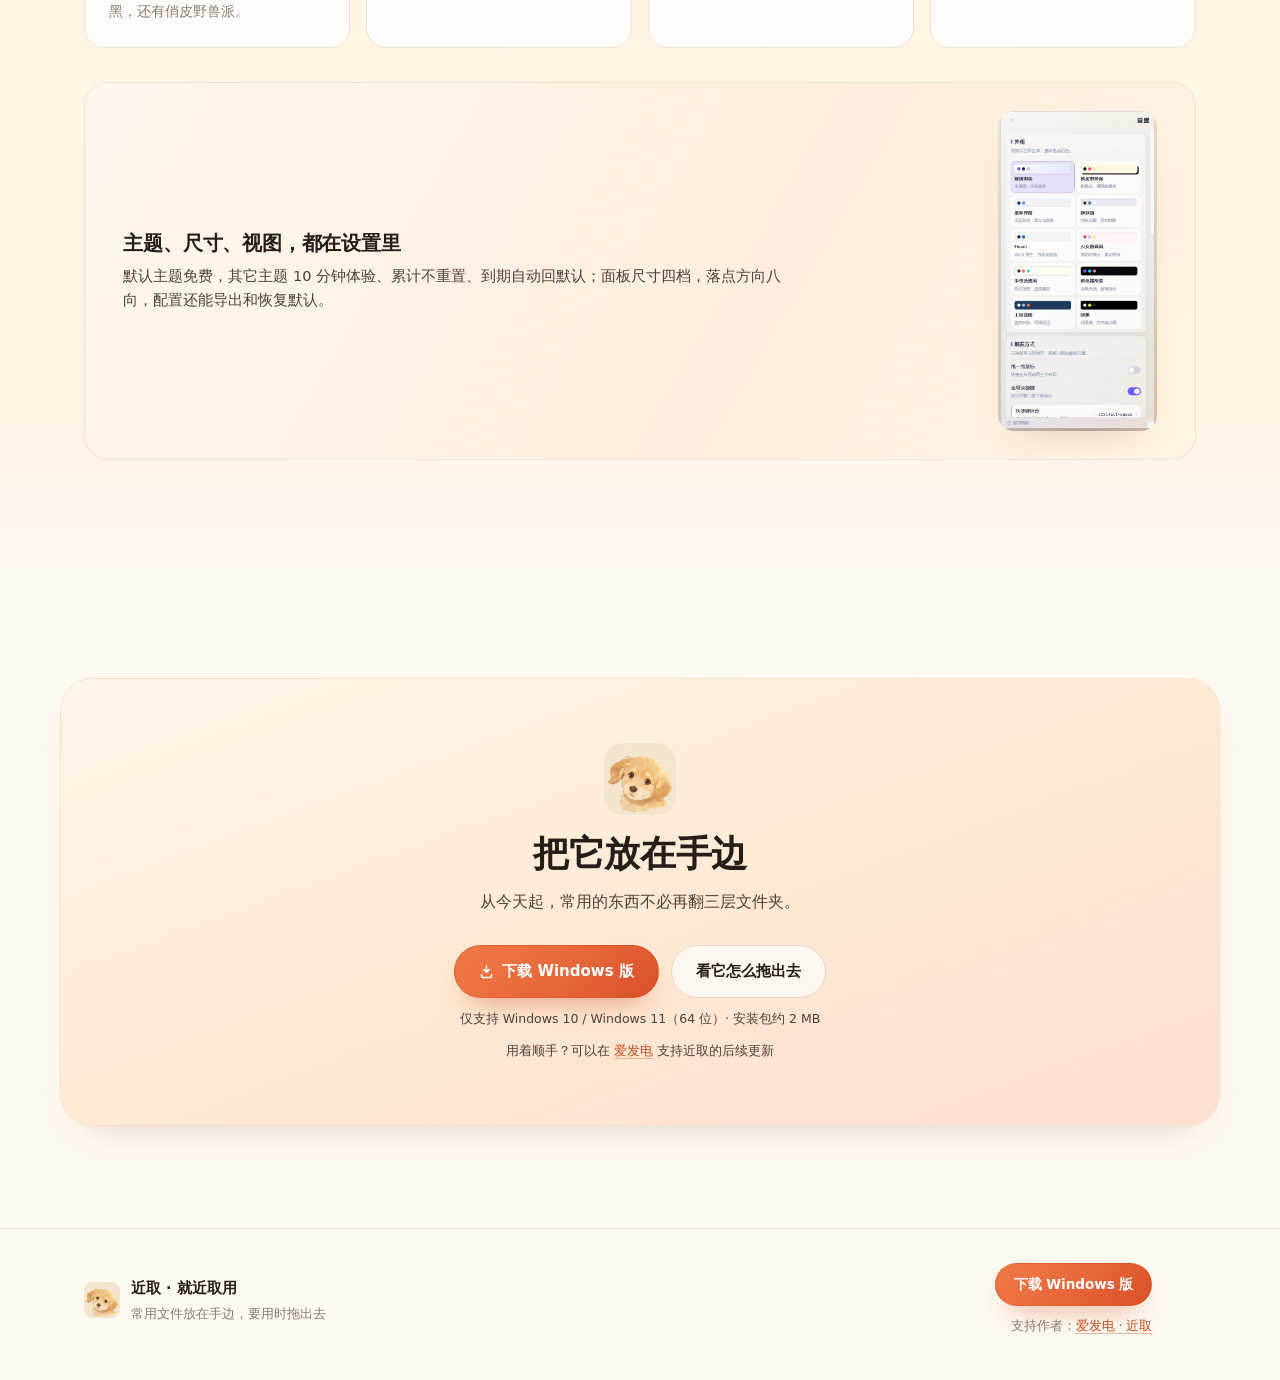
==== commit 1d8bb844: "fix 修改落地页" ====
--- a/index.html
+++ b/index.html
@@ -30,7 +30,7 @@
       <a href="#dynamic">动态文件</a>
       <a href="#more">亮点</a>
     </nav>
-    <a class="btn btn-sm" href="#download" data-download>
+    <a class="btn btn-sm" href="#download">
       <svg class="dl-ico" viewBox="0 0 16 16" aria-hidden="true" focusable="false">
         <path d="M8 1.8v7.1m0 0 2.9-2.9m-2.9 2.9-2.9-2.9M2.7 11.1v1.7c0 .9.7 1.6 1.6 1.6h7.4c.9 0 1.6-.7 1.6-1.6v-1.7"
               fill="none" stroke="currentColor" stroke-width="1.6" stroke-linecap="round" />
@@ -741,7 +741,7 @@
             <path d="M8 1.8v7.1m0 0 2.9-2.9m-2.9 2.9-2.9-2.9M2.7 11.1v1.7c0 .9.7 1.6 1.6 1.6h7.4c.9 0 1.6-.7 1.6-1.6v-1.7"
                   fill="none" stroke="currentColor" stroke-width="1.6" stroke-linecap="round" />
           </svg>
-          下载
+          下载 Windows 版
         </a>
         <a class="btn btn-ghost" href="#drag-out">看它怎么拖出去</a>
       </div>
@@ -764,14 +764,14 @@
       </div>
     </div>
 
-    <nav class="foot-nav" aria-label="页脚导航">
+    <!-- <nav class="foot-nav" aria-label="页脚导航">
       <a href="#start">三步上手</a>
       <a href="#drag-in">拖进来</a>
       <a href="#drag-out">拖出去</a>
       <a href="#dynamic">动态文件</a>
       <a href="#more">亮点</a>
       <a href="#download">下载</a>
-    </nav>
+    </nav> -->
 
     <div class="foot-actions">
       <a class="btn btn-sm" href="#download" data-download>下载 Windows 版</a>
